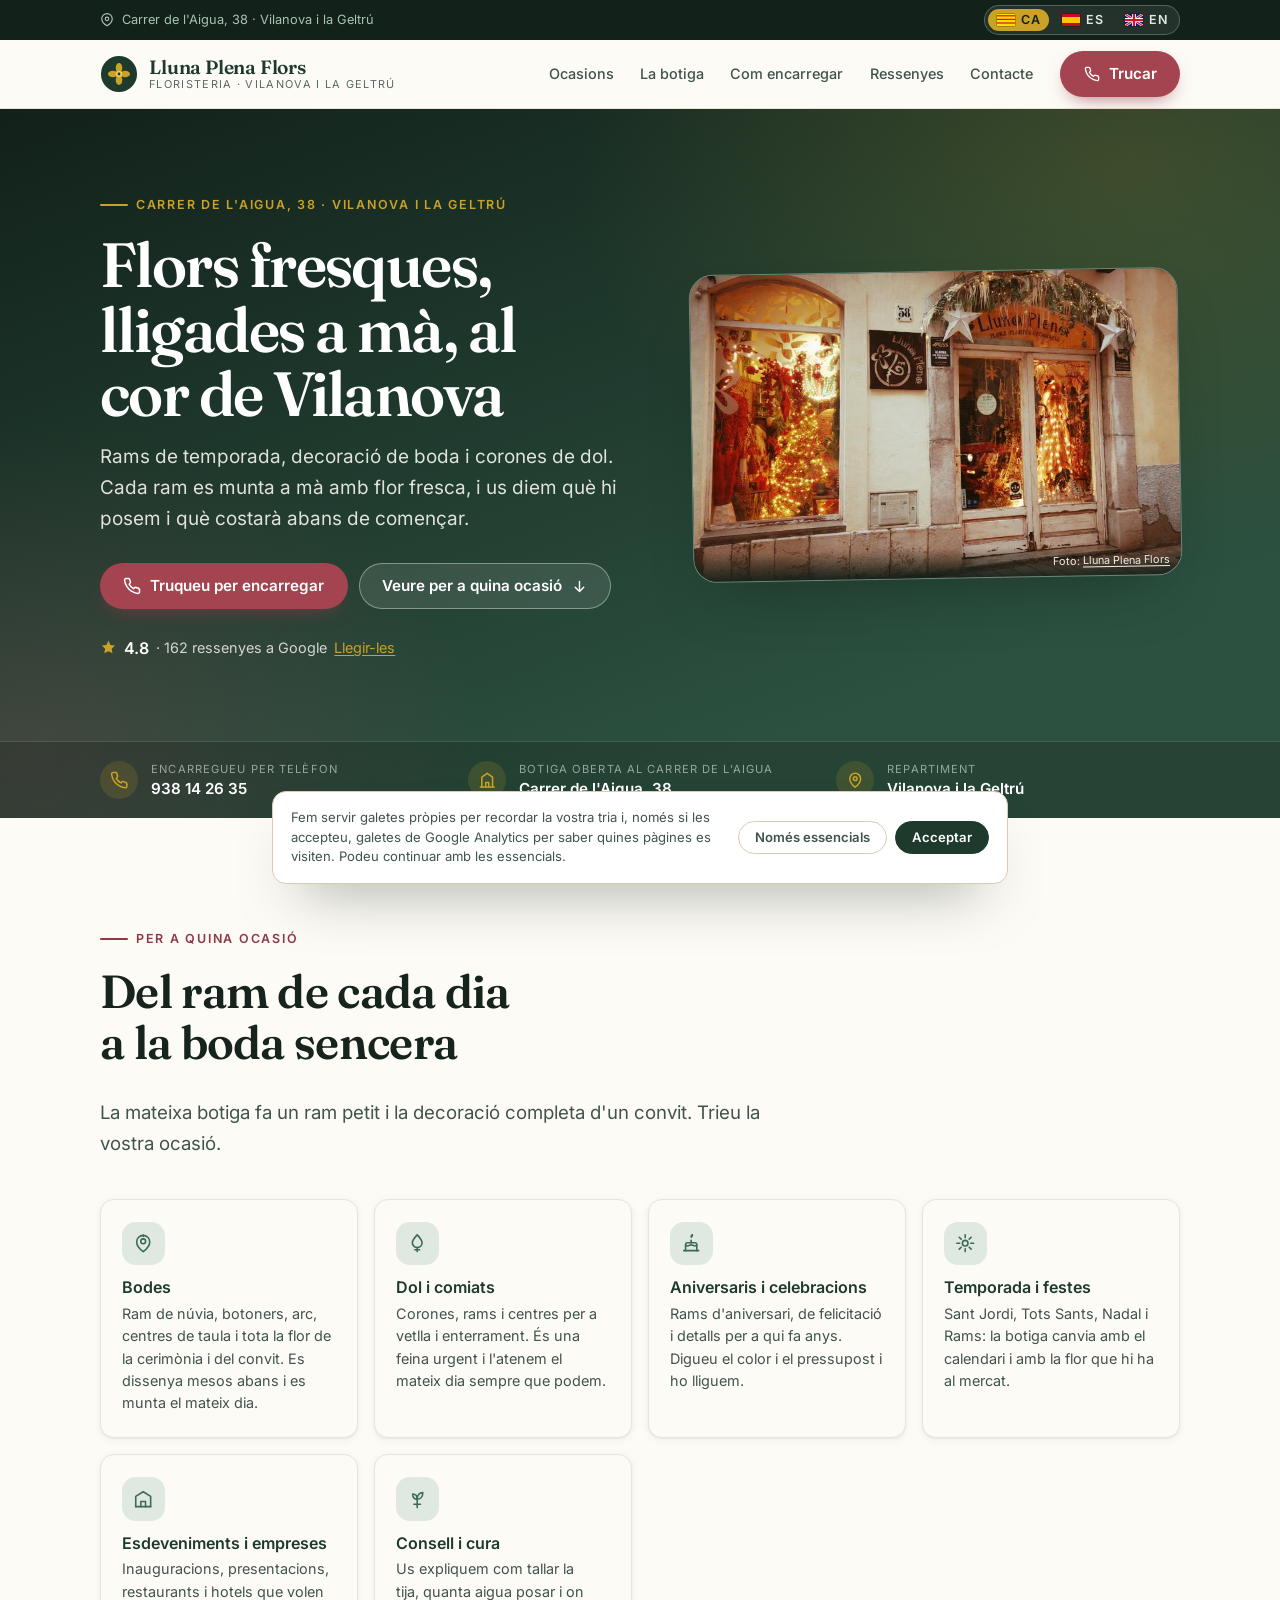
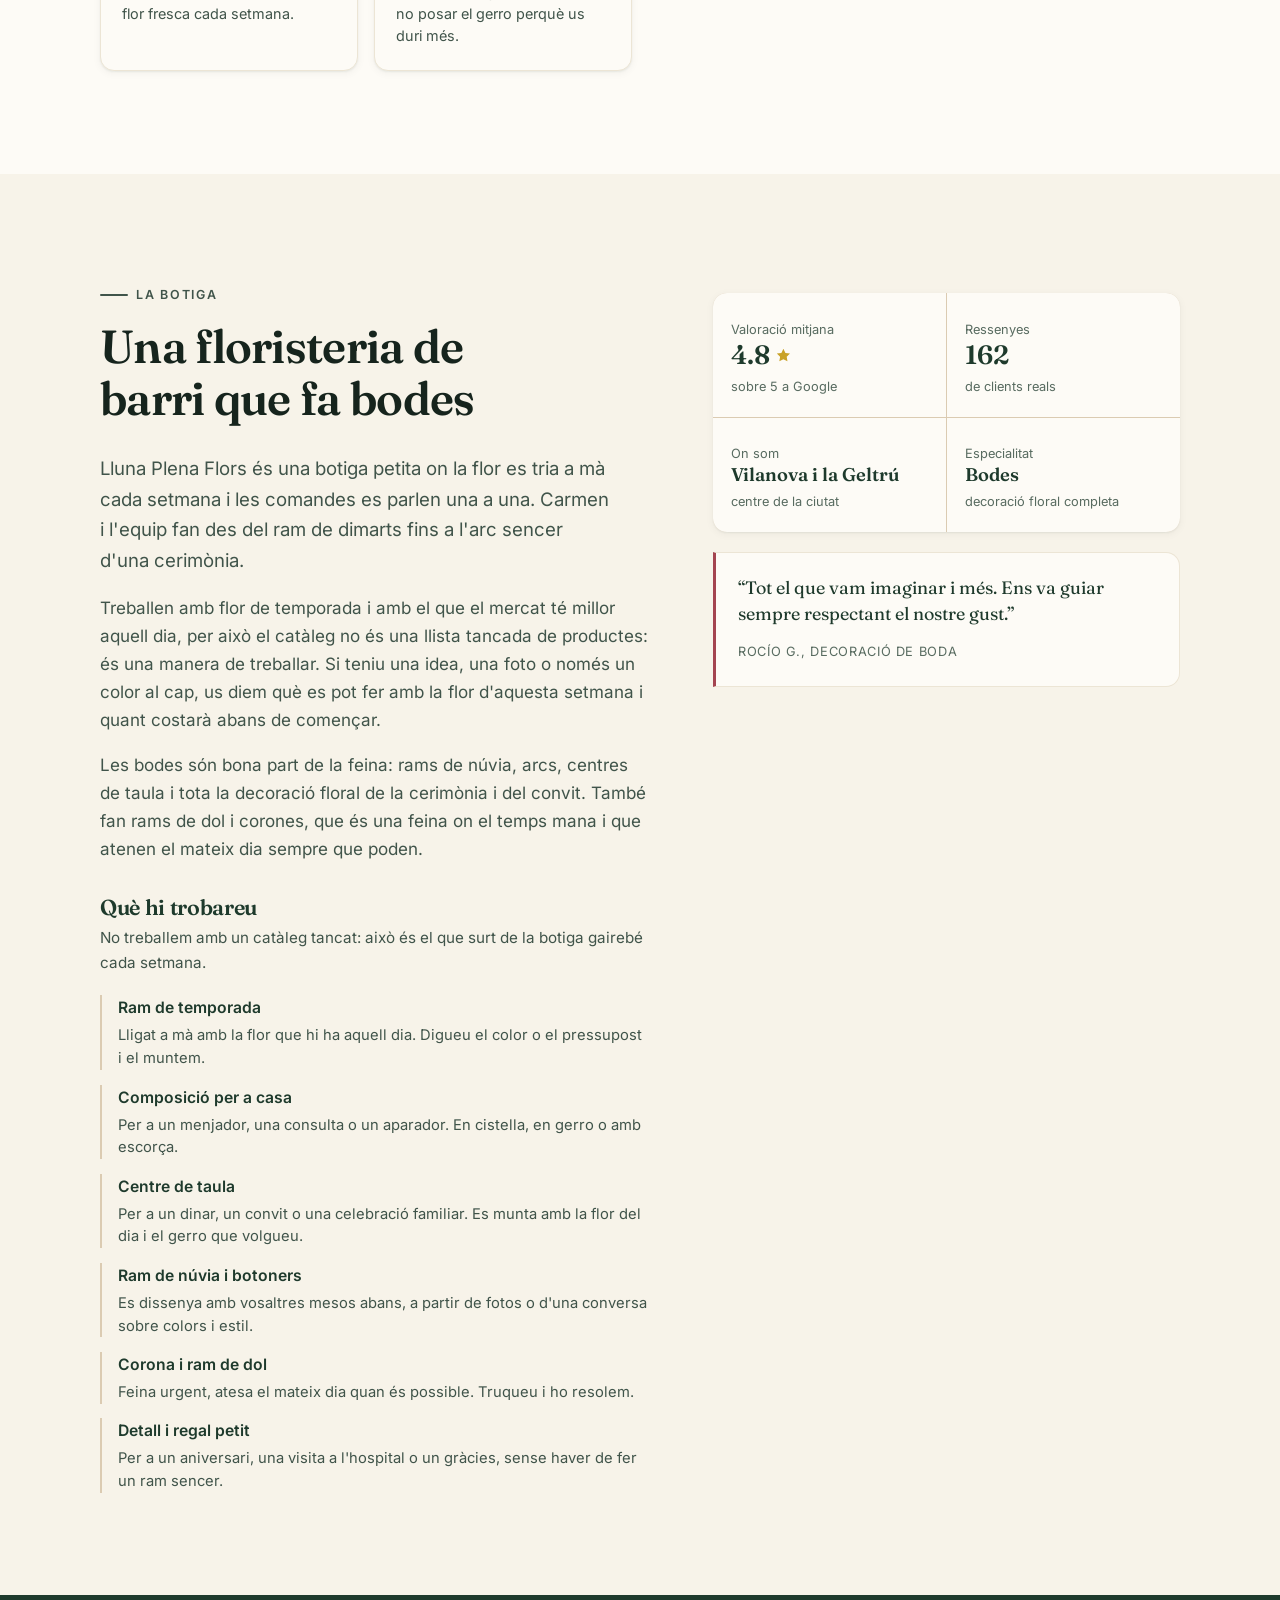
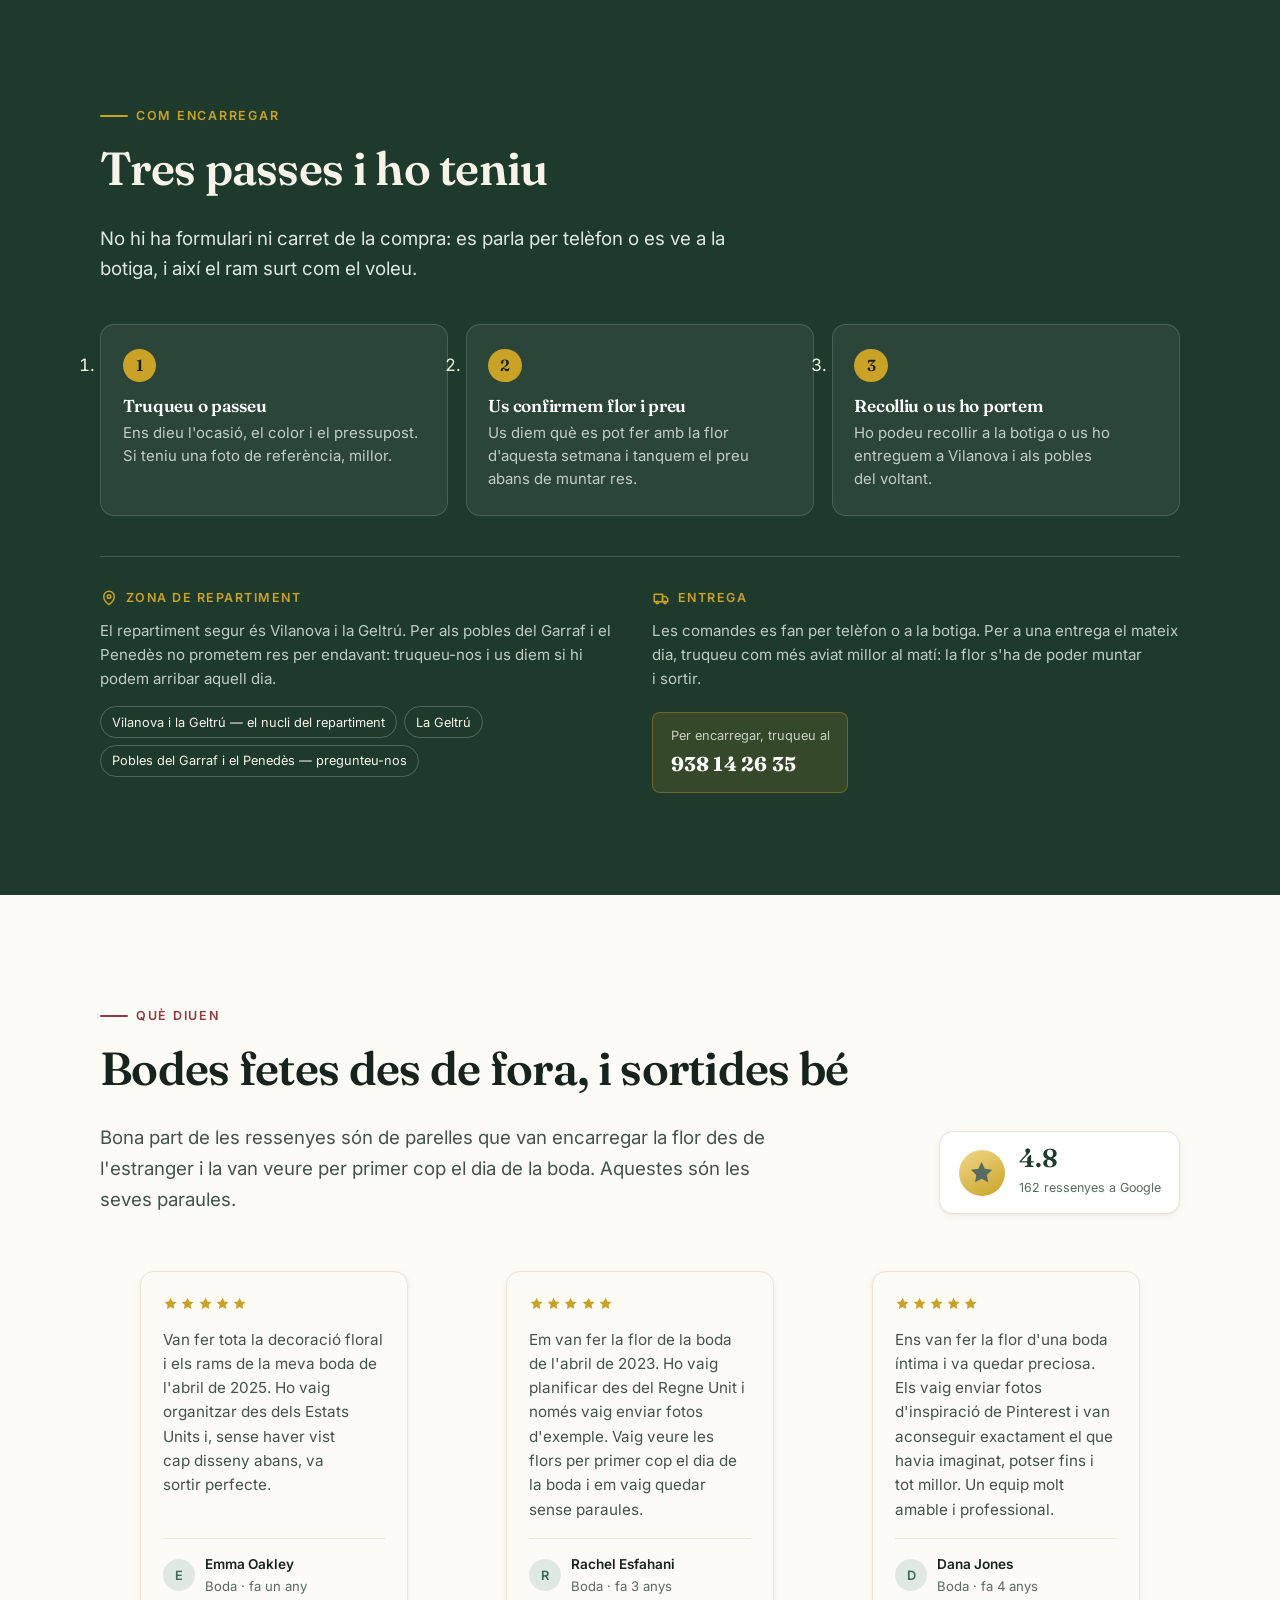
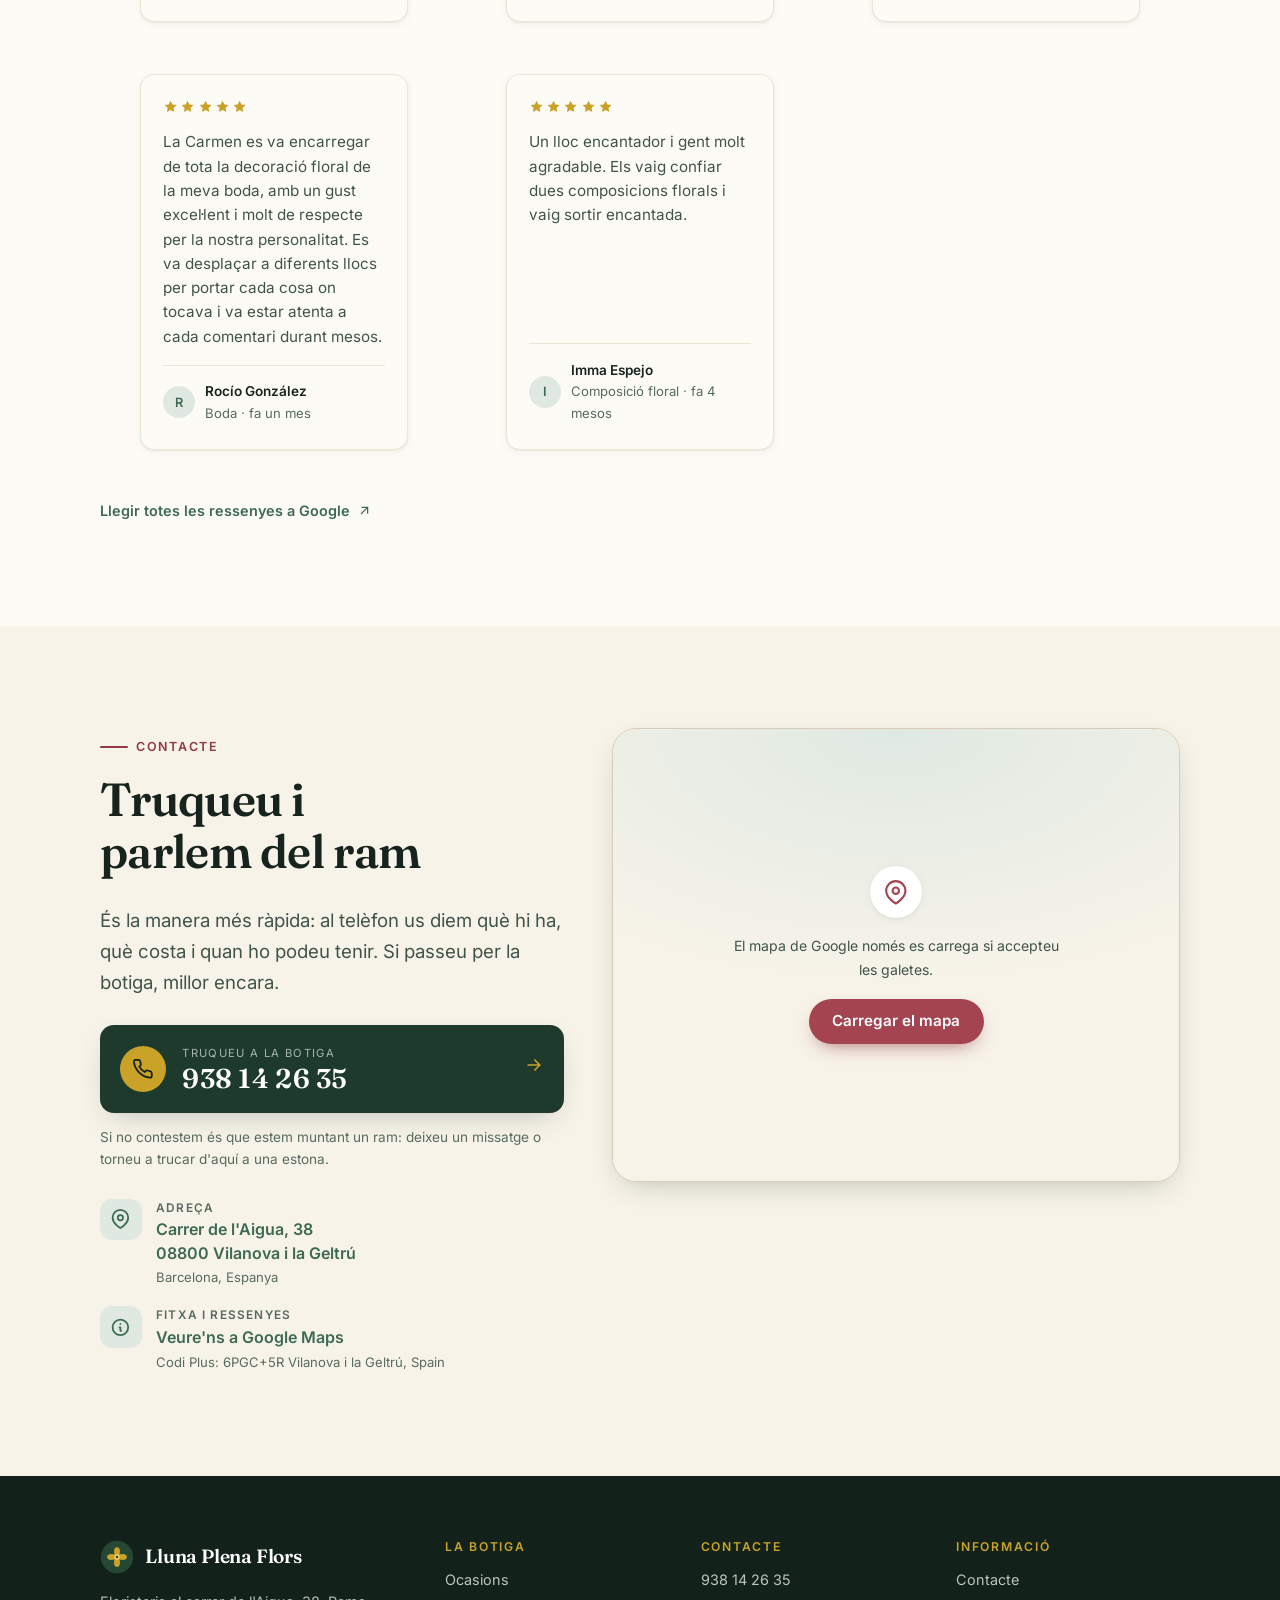
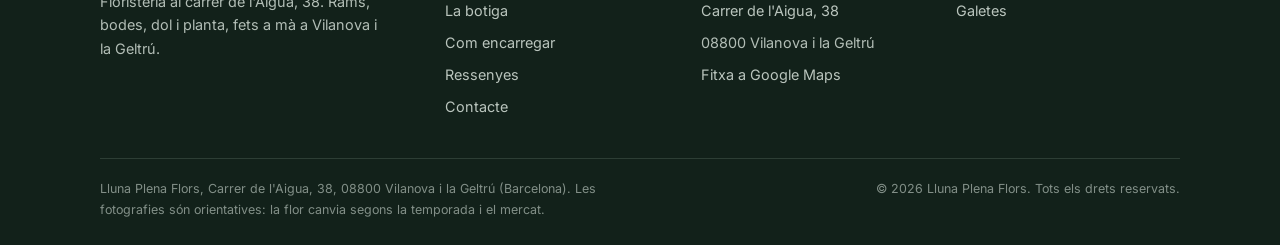
==== index.html @ e58f956d "Trilingual site for llunaplenaflors" ====
<!DOCTYPE html>
<html lang="ca" dir="ltr">
<head>
<meta charset="utf-8">
<meta name="viewport" content="width=device-width, initial-scale=1">
<title>Lluna Plena Flors · Floristeria a Vilanova i la Geltrú</title>
<meta name="description" content="Floristeria al carrer de l&#39;Aigua, 38, Vilanova i la Geltrú. Rams de temporada, decoració floral de boda, corones de dol i entrega a domicili. Truqueu al 938 14 26 35.">
<meta name="author" content="Lluna Plena Flors">
<meta name="theme-color" content="#12211a">
<meta name="robots" content="index, follow">
<link rel="canonical" href="https://llunaplenaflors.vilanovailageltru.info/">

<meta property="og:type" content="website">
<meta property="og:site_name" content="Lluna Plena Flors">
<meta property="og:title" content="Lluna Plena Flors · Floristeria a Vilanova i la Geltrú">
<meta property="og:description" content="Floristeria al carrer de l&#39;Aigua, 38, Vilanova i la Geltrú. Rams de temporada, decoració floral de boda, corones de dol i entrega a domicili. Truqueu al 938 14 26 35.">
<meta property="og:locale" content="ca_ES">
<meta property="og:url" content="https://llunaplenaflors.vilanovailageltru.info/">
<meta property="og:image" content="https://llunaplenaflors.vilanovailageltru.info/assets/img/og-image.jpg">
<meta property="og:image:width" content="1200">
<meta property="og:image:height" content="630">
<meta property="og:image:alt" content="Flors de temporada i rams fets a mà a la floristeria Lluna Plena Flors de Vilanova i la Geltrú">
<meta name="twitter:card" content="summary_large_image">
<meta name="twitter:title" content="Lluna Plena Flors · Floristeria a Vilanova i la Geltrú">
<meta name="twitter:description" content="Floristeria al carrer de l&#39;Aigua, 38, Vilanova i la Geltrú. Rams de temporada, decoració floral de boda, corones de dol i entrega a domicili. Truqueu al 938 14 26 35.">
<meta name="twitter:image" content="https://llunaplenaflors.vilanovailageltru.info/assets/img/og-image.jpg">


<link rel="alternate" hreflang="ca-ES" href="https://llunaplenaflors.vilanovailageltru.info/">

<link rel="alternate" hreflang="es-ES" href="https://llunaplenaflors.vilanovailageltru.info/es/">

<link rel="alternate" hreflang="en-GB" href="https://llunaplenaflors.vilanovailageltru.info/en/">

<link rel="alternate" hreflang="x-default" href="https://llunaplenaflors.vilanovailageltru.info/">


<link rel="icon" href="./assets/img/favicon.svg" type="image/svg+xml">
<link rel="apple-touch-icon" href="./assets/img/apple-touch-icon.png">
<link rel="manifest" href="./site.webmanifest">
<link rel="preload" href="./assets/fonts/fraunces-latin.woff2" as="font" type="font/woff2" crossorigin>
<link rel="preload" href="./assets/fonts/inter-latin.woff2" as="font" type="font/woff2" crossorigin>
<link rel="stylesheet" href="./assets/css/styles.css">
<script>
  /* Google Analytics 4 with consent mode. Goes in <head> of every generated page,
     before any other script. Nothing is fetched from Google until the visitor
     accepts, and storage stays denied by default even if the tag loads elsewhere. */
  (function () {
    var ID = 'G-71LT2Q093H';
    var KEY = 'cookie-consent-v1';
    var accepted = false;
    try { accepted = localStorage.getItem(KEY) === 'accepted'; } catch (e) {}

    window.dataLayer = window.dataLayer || [];
    window.gtag = function () { window.dataLayer.push(arguments); };
    gtag('js', new Date());

    gtag('consent', 'default', {
      ad_storage: 'denied',
      ad_user_data: 'denied',
      ad_personalization: 'denied',
      analytics_storage: 'denied'
    });

    function load() {
      if (window.__gaLoaded) return;
      window.__gaLoaded = true;
      var s = document.createElement('script');
      s.async = true;
      s.src = 'https://www.googletagmanager.com/gtag/js?id=' + ID;
      document.head.appendChild(s);
      gtag('config', ID);
    }

    function grant() {
      load();
      gtag('consent', 'update', {
        ad_storage: 'granted',
        ad_user_data: 'granted',
        ad_personalization: 'granted',
        analytics_storage: 'granted'
      });
    }

    /* The cookie banner calls this from BOTH buttons; nothing touches Google before it runs. */
    window.__analyticsConsent = function (isAccepted) {
      try { localStorage.setItem(KEY, isAccepted ? 'accepted' : 'essential'); } catch (e) {}
      if (isAccepted) grant();
    };

    if (accepted) grant();
  })();
</script>
<script type="application/ld+json">
{
  "@context": "https://schema.org",
  "@type": "Florist",
  "@id": "https://llunaplenaflors.vilanovailageltru.info/#business",
  "name": "Lluna Plena Flors",
  "url": "https://llunaplenaflors.vilanovailageltru.info",
  "image": "https://llunaplenaflors.vilanovailageltru.info/assets/img/og-image.jpg",
  "telephone": "+34938142635",
  "address": {
    "@type": "PostalAddress",
    "streetAddress": "Carrer de l'Aigua, 38",
    "postalCode": "08800",
    "addressLocality": "Vilanova i la Geltrú",
    "addressRegion": "Barcelona",
    "addressCountry": "ES"
  },
  "geo": {
    "@type": "GeoCoordinates",
    "latitude": 41.2254394,
    "longitude": 1.7220513
  },
  "hasMap": "https://maps.google.com/?cid=5836549280904617496&g_mp=Cilnb29nbGUubWFwcy5wbGFjZXMudjEuUGxhY2VzLlNlYXJjaE5lYXJieRACGAQgAA",
  "inLanguage": "ca",
  "aggregateRating": {
    "@type": "AggregateRating",
    "ratingValue": 4.8,
    "reviewCount": 162,
    "bestRating": 5,
    "worstRating": 1
  }
}
</script>
</head>
<body>
<a class="skip-link" href="#main">Vés al contingut</a>

<div class="topbar">
  <div class="wrap topbar__inner">
    <p class="topbar__note">
      <svg viewBox="0 0 24 24" width="14" height="14" fill="none" stroke="currentColor" stroke-width="2" stroke-linecap="round" stroke-linejoin="round" aria-hidden="true"><path d="M21 10c0 7-9 12-9 12S3 17 3 10a9 9 0 0 1 18 0Z"/><circle cx="12" cy="10" r="3"/></svg>
      Carrer de l&#39;Aigua, 38 · Vilanova i la Geltrú
    </p>
    <nav class="langs" aria-label="Canvi d&#39;idioma">
      
      <a class="langs__link" href="./" hreflang="ca" lang="ca" aria-current="true">
        <span class="langs__flag" aria-hidden="true"><svg viewBox="0 0 24 16"><rect width="24" height="16" fill="#fcdd09"/><g fill="#da121a"><rect y="1.6" width="24" height="1.6"/><rect y="6.4" width="24" height="1.6"/><rect y="11.2" width="24" height="1.6"/></g></svg></span>
        <span class="langs__code">ca</span>
        <span class="sr-only">Català</span>
      </a>
      
      <a class="langs__link" href="./es/" hreflang="es" lang="es">
        <span class="langs__flag" aria-hidden="true"><svg viewBox="0 0 24 16"><rect width="24" height="16" fill="#c60b1e"/><rect y="4" width="24" height="8" fill="#ffc400"/></svg></span>
        <span class="langs__code">es</span>
        <span class="sr-only">Español</span>
      </a>
      
      <a class="langs__link" href="./en/" hreflang="en" lang="en">
        <span class="langs__flag" aria-hidden="true"><svg viewBox="0 0 24 16"><rect width="24" height="16" fill="#00247d"/><path d="M0 0 24 16M24 0 0 16" stroke="#fff" stroke-width="3.2"/><path d="M0 0 24 16M24 0 0 16" stroke="#cf142b" stroke-width="1.6"/><path d="M12 0v16M0 8h24" stroke="#fff" stroke-width="5.2"/><path d="M12 0v16M0 8h24" stroke="#cf142b" stroke-width="3"/></svg></span>
        <span class="langs__code">en</span>
        <span class="sr-only">English</span>
      </a>
      
    </nav>
  </div>
</div>

<header class="header">
  <div class="wrap header__inner">
    <a class="brand" href="./" aria-label="Lluna Plena Flors — Vilanova i la Geltrú">
      <svg class="brand__mark" viewBox="0 0 40 40" width="38" height="38" aria-hidden="true">
        <circle cx="20" cy="20" r="19" fill="#1e3a2c"/>
        <g fill="#c9a227">
          <ellipse cx="20" cy="13.6" rx="3.5" ry="5.2"/>
          <ellipse cx="20" cy="26.4" rx="3.5" ry="5.2"/>
          <ellipse cx="13.6" cy="20" rx="5.2" ry="3.5"/>
          <ellipse cx="26.4" cy="20" rx="5.2" ry="3.5"/>
        </g>
        <circle cx="20" cy="20" r="3.4" fill="#f4c95d"/>
        <circle cx="20" cy="20" r="1.5" fill="#1e3a2c"/>
      </svg>
      <span class="brand__text">
        <span class="brand__name">Lluna Plena Flors</span>
        <span class="brand__sub">Floristeria · Vilanova i la Geltrú</span>
      </span>
    </a>
    <nav class="nav" id="site-nav" data-open="false" aria-label="Navegació principal">
      <ul class="nav__list">
        <li><a class="nav__link" href="#ocasions">Ocasions</a></li>
        <li><a class="nav__link" href="#botiga">La botiga</a></li>
        <li><a class="nav__link" href="#comanda">Com encarregar</a></li>
        <li><a class="nav__link" href="#ressenyes">Ressenyes</a></li>
        <li><a class="nav__link" href="#contacte">Contacte</a></li>
      </ul>
    </nav>
    <a class="btn btn--primary header__cta" href="tel:+34938142635">
      <svg viewBox="0 0 24 24" width="16" height="16" fill="none" stroke="currentColor" stroke-width="2" stroke-linecap="round" stroke-linejoin="round" aria-hidden="true"><path d="M22 16.9v3a2 2 0 0 1-2.2 2 19.8 19.8 0 0 1-8.6-3.1 19.5 19.5 0 0 1-6-6A19.8 19.8 0 0 1 2.1 4.2 2 2 0 0 1 4.1 2h3a2 2 0 0 1 2 1.7c.1.9.4 1.8.7 2.6a2 2 0 0 1-.5 2.1L8.1 9.6a16 16 0 0 0 6 6l1.2-1.2a2 2 0 0 1 2.1-.5c.8.3 1.7.6 2.6.7a2 2 0 0 1 1.7 2.1Z"/></svg>
      Trucar
    </a>
    <button class="nav-toggle" type="button" aria-expanded="false" aria-controls="site-nav" aria-label="Obrir o tancar el menú">
      <svg viewBox="0 0 24 24" width="22" height="22" fill="none" stroke="currentColor" stroke-width="2" stroke-linecap="round" aria-hidden="true"><path d="M4 7h16M4 12h16M4 17h16"/></svg>
    </button>
  </div>
</header>

<main id="main">

  <!-- HERO — product-led: the flowers take the space, the phone number takes the action -->
  <section class="hero" aria-labelledby="hero-title">
    <div class="wrap hero__inner">
      <div class="hero__copy">
        <p class="eyebrow hero__eyebrow">Carrer de l&#39;Aigua, 38 · Vilanova i la Geltrú</p>
        <h1 class="hero__title" id="hero-title">Flors fresques, lligades a mà, al cor de Vilanova</h1>
        <p class="hero__subtitle">Rams de temporada, decoració de boda i corones de dol. Cada ram es munta a mà amb flor fresca, i us diem què hi posem i què costarà abans de començar.</p>
        <div class="hero__actions">
          <a class="btn btn--primary" href="tel:+34938142635">
            <svg viewBox="0 0 24 24" width="18" height="18" fill="none" stroke="currentColor" stroke-width="2" stroke-linecap="round" stroke-linejoin="round" aria-hidden="true"><path d="M22 16.9v3a2 2 0 0 1-2.2 2 19.8 19.8 0 0 1-8.6-3.1 19.5 19.5 0 0 1-6-6A19.8 19.8 0 0 1 2.1 4.2 2 2 0 0 1 4.1 2h3a2 2 0 0 1 2 1.7c.1.9.4 1.8.7 2.6a2 2 0 0 1-.5 2.1L8.1 9.6a16 16 0 0 0 6 6l1.2-1.2a2 2 0 0 1 2.1-.5c.8.3 1.7.6 2.6.7a2 2 0 0 1 1.7 2.1Z"/></svg>
            Truqueu per encarregar
          </a>
          <a class="btn btn--light" href="#ocasions">
            Veure per a quina ocasió
            <svg viewBox="0 0 24 24" width="17" height="17" fill="none" stroke="currentColor" stroke-width="2" stroke-linecap="round" stroke-linejoin="round" aria-hidden="true"><path d="M12 5v14M6 13l6 6 6-6"/></svg>
          </a>
        </div>
        
        <p class="hero__proof">
          <span class="hero__proofStar" aria-hidden="true">
            <svg viewBox="0 0 24 24" fill="currentColor"><path d="M12 2.6l2.9 5.9 6.5.95-4.7 4.6 1.1 6.45L12 17.4l-5.8 3.1 1.1-6.45-4.7-4.6 6.5-.95L12 2.6Z"/></svg>
          </span>
          <b>4.8</b>
          <span>· 162 ressenyes a Google</span>
          <a href="https://www.google.com/maps/place//data=!4m4!3m3!1s0x12a386fdab1f8829:0x50ff96a5ca619e18!9m1!1b1?g_mp=Cilnb29nbGUubWFwcy5wbGFjZXMudjEuUGxhY2VzLlNlYXJjaE5lYXJieRACGAQgAA" target="_blank" rel="noopener">Llegir-les</a>
        </p>
        
      </div>

      <div class="hero__aside">
        
        <figure class="hero__photo">
          <img src="./assets/img/hero-photo.jpg" alt="Aparador de Lluna Plena Flors amb rams i composicions de flor natural" width="788" height="549" fetchpriority="high" decoding="async">
          
          <figcaption data-photo-credit>
            Foto:
            <a href="https://maps.google.com/maps/contrib/111489482927091731445" target="_blank" rel="noopener nofollow">Lluna Plena Flors</a>
          </figcaption>
          
        </figure>
        
      </div>
    </div>

    <div class="orderstrip">
      <div class="wrap orderstrip__inner">
        <div class="orderstrip__item">
          <span class="orderstrip__icon" aria-hidden="true">
            <svg viewBox="0 0 24 24" fill="none" stroke="currentColor" stroke-width="2" stroke-linecap="round" stroke-linejoin="round"><path d="M22 16.9v3a2 2 0 0 1-2.2 2 19.8 19.8 0 0 1-8.6-3.1 19.5 19.5 0 0 1-6-6A19.8 19.8 0 0 1 2.1 4.2 2 2 0 0 1 4.1 2h3a2 2 0 0 1 2 1.7c.1.9.4 1.8.7 2.6a2 2 0 0 1-.5 2.1L8.1 9.6a16 16 0 0 0 6 6l1.2-1.2a2 2 0 0 1 2.1-.5c.8.3 1.7.6 2.6.7a2 2 0 0 1 1.7 2.1Z"/></svg>
          </span>
          <div>
            <span class="orderstrip__label">Encarregueu per telèfon</span>
            <a class="orderstrip__value" href="tel:+34938142635">938 14 26 35</a>
          </div>
        </div>
        <div class="orderstrip__item">
          <span class="orderstrip__icon" aria-hidden="true">
            <svg viewBox="0 0 24 24" fill="none" stroke="currentColor" stroke-width="2" stroke-linecap="round" stroke-linejoin="round"><path d="M3 21h18"/><path d="M5 21V8l7-5 7 5v13"/><path d="M10 21v-6h4v6"/></svg>
          </span>
          <div>
            <span class="orderstrip__label">Botiga oberta al carrer de l&#39;Aigua</span>
            <a class="orderstrip__value" href="https://maps.google.com/?cid=5836549280904617496&amp;g_mp=Cilnb29nbGUubWFwcy5wbGFjZXMudjEuUGxhY2VzLlNlYXJjaE5lYXJieRACGAQgAA" target="_blank" rel="noopener">Carrer de l&#39;Aigua, 38</a>
          </div>
        </div>
        <div class="orderstrip__item">
          <span class="orderstrip__icon" aria-hidden="true">
            <svg viewBox="0 0 24 24" fill="none" stroke="currentColor" stroke-width="2" stroke-linecap="round" stroke-linejoin="round"><path d="M12 21s7-5.2 7-11a7 7 0 1 0-14 0c0 5.8 7 11 7 11Z"/><circle cx="12" cy="10" r="2.4"/></svg>
          </span>
          <div>
            <span class="orderstrip__label">Repartiment</span>
            <span class="orderstrip__value">Vilanova i la Geltrú</span>
          </div>
        </div>
      </div>
    </div>
  </section>

  <!-- OCCASIONS — the first question a florist customer has is "can you do this for…" -->
  <section class="section" id="ocasions" aria-labelledby="ocasions-title">
    <div class="wrap">
      <div class="section__head reveal">
        <p class="eyebrow">Per a quina ocasió</p>
        <h2 class="h2" id="ocasions-title">Del ram de cada dia a la boda sencera</h2>
        <p class="lead">La mateixa botiga fa un ram petit i la decoració completa d&#39;un convit. Trieu la vostra ocasió.</p>
      </div>
      <ul class="cards">
        
        <li class="card reveal">
          <span class="card__icon" aria-hidden="true"><svg viewBox="0 0 24 24" fill="none" stroke="currentColor" stroke-width="1.7" stroke-linecap="round" stroke-linejoin="round" aria-hidden="true"><path d="M12 21s7-5.2 7-10.4A7 7 0 0 0 5 10.6C5 15.8 12 21 12 21Z"/><circle cx="12" cy="10" r="2.6"/><path d="M12 3.2v1.6"/></svg></span>
          <h3>Bodes</h3>
          <p>Ram de núvia, botoners, arc, centres de taula i tota la flor de la cerimònia i del convit. Es dissenya mesos abans i es munta el mateix dia.</p>
        </li>
        
        <li class="card reveal">
          <span class="card__icon" aria-hidden="true"><svg viewBox="0 0 24 24" fill="none" stroke="currentColor" stroke-width="1.7" stroke-linecap="round" stroke-linejoin="round" aria-hidden="true"><path d="M12 3c3 3.4 5.2 5.6 5.2 8.4A5.2 5.2 0 0 1 12 16.6a5.2 5.2 0 0 1-5.2-5.2C6.8 8.6 9 6.4 12 3Z"/><path d="M12 16.6V21"/><path d="M9.4 19h5.2"/></svg></span>
          <h3>Dol i comiats</h3>
          <p>Corones, rams i centres per a vetlla i enterrament. És una feina urgent i l&#39;atenem el mateix dia sempre que podem.</p>
        </li>
        
        <li class="card reveal">
          <span class="card__icon" aria-hidden="true"><svg viewBox="0 0 24 24" fill="none" stroke="currentColor" stroke-width="1.7" stroke-linecap="round" stroke-linejoin="round" aria-hidden="true"><path d="M4 20h16"/><path d="M6 20v-6.4a2 2 0 0 1 2-2h8a2 2 0 0 1 2 2V20"/><path d="M12 11.6V8.8"/><path d="M12 5.6c1.2-1 1.6-2 1.2-2.8-.7.3-1.5 1-1.2 2.8Z"/><path d="M6 14.4c1.6 1 2.4 1 4 0s2.4-1 4 0 2.4 1 4 0"/></svg></span>
          <h3>Aniversaris i celebracions</h3>
          <p>Rams d&#39;aniversari, de felicitació i detalls per a qui fa anys. Digueu el color i el pressupost i ho lliguem.</p>
        </li>
        
        <li class="card reveal">
          <span class="card__icon" aria-hidden="true"><svg viewBox="0 0 24 24" fill="none" stroke="currentColor" stroke-width="1.7" stroke-linecap="round" stroke-linejoin="round" aria-hidden="true"><circle cx="12" cy="12" r="3"/><path d="M12 3v3M12 18v3M3 12h3M18 12h3M5.6 5.6l2.1 2.1M16.3 16.3l2.1 2.1M18.4 5.6l-2.1 2.1M7.7 16.3l-2.1 2.1"/></svg></span>
          <h3>Temporada i festes</h3>
          <p>Sant Jordi, Tots Sants, Nadal i Rams: la botiga canvia amb el calendari i amb la flor que hi ha al mercat.</p>
        </li>
        
        <li class="card reveal">
          <span class="card__icon" aria-hidden="true"><svg viewBox="0 0 24 24" fill="none" stroke="currentColor" stroke-width="1.7" stroke-linecap="round" stroke-linejoin="round" aria-hidden="true"><path d="M4 20V9l8-5 8 5v11"/><path d="M4 20h16"/><path d="M9.5 20v-5.5h5V20"/></svg></span>
          <h3>Esdeveniments i empreses</h3>
          <p>Inauguracions, presentacions, restaurants i hotels que volen flor fresca cada setmana.</p>
        </li>
        
        <li class="card reveal">
          <span class="card__icon" aria-hidden="true"><svg viewBox="0 0 24 24" fill="none" stroke="currentColor" stroke-width="1.7" stroke-linecap="round" stroke-linejoin="round" aria-hidden="true"><path d="M12 12c0-4.4 2.6-7 6-7 0 4.4-2.6 7-6 7Z"/><path d="M12 12c0-3.4-2-5.6-4.8-5.6C7.2 9.8 9.2 12 12 12Z"/><path d="M12 12v9"/><path d="M8.5 17.5h7"/></svg></span>
          <h3>Consell i cura</h3>
          <p>Us expliquem com tallar la tija, quanta aigua posar i on no posar el gerro perquè us duri més.</p>
        </li>
        
      </ul>
    </div>
  </section>

  <!-- THE SHOP — what is actually on the counter, plus who makes it -->
  <section class="section section--ivory" id="botiga" aria-labelledby="botiga-title">
    <div class="wrap">
      <div class="shop__grid">
        <div class="shop__copy reveal">
          <p class="eyebrow">La botiga</p>
          <h2 class="h2" id="botiga-title">Una floristeria de barri que fa bodes</h2>
          <p class="lead">Lluna Plena Flors és una botiga petita on la flor es tria a mà cada setmana i les comandes es parlen una a una. Carmen i l&#39;equip fan des del ram de dimarts fins a l&#39;arc sencer d&#39;una cerimònia.</p>
          <p>Treballen amb flor de temporada i amb el que el mercat té millor aquell dia, per això el catàleg no és una llista tancada de productes: és una manera de treballar. Si teniu una idea, una foto o només un color al cap, us diem què es pot fer amb la flor d&#39;aquesta setmana i quant costarà abans de començar.</p>
          <p>Les bodes són bona part de la feina: rams de núvia, arcs, centres de taula i tota la decoració floral de la cerimònia i del convit. També fan rams de dol i corones, que és una feina on el temps mana i que atenen el mateix dia sempre que poden.</p>

          <h3 class="shop__listTitle">Què hi trobareu</h3>
          <p class="shop__listLead">No treballem amb un catàleg tancat: això és el que surt de la botiga gairebé cada setmana.</p>
          <dl class="shoplist">
            
            <div class="shoplist__item">
              <dt>Ram de temporada</dt>
              <dd>Lligat a mà amb la flor que hi ha aquell dia. Digueu el color o el pressupost i el muntem.</dd>
            </div>
            
            <div class="shoplist__item">
              <dt>Composició per a casa</dt>
              <dd>Per a un menjador, una consulta o un aparador. En cistella, en gerro o amb escorça.</dd>
            </div>
            
            <div class="shoplist__item">
              <dt>Centre de taula</dt>
              <dd>Per a un dinar, un convit o una celebració familiar. Es munta amb la flor del dia i el gerro que volgueu.</dd>
            </div>
            
            <div class="shoplist__item">
              <dt>Ram de núvia i botoners</dt>
              <dd>Es dissenya amb vosaltres mesos abans, a partir de fotos o d&#39;una conversa sobre colors i estil.</dd>
            </div>
            
            <div class="shoplist__item">
              <dt>Corona i ram de dol</dt>
              <dd>Feina urgent, atesa el mateix dia quan és possible. Truqueu i ho resolem.</dd>
            </div>
            
            <div class="shoplist__item">
              <dt>Detall i regal petit</dt>
              <dd>Per a un aniversari, una visita a l&#39;hospital o un gràcies, sense haver de fer un ram sencer.</dd>
            </div>
            
          </dl>
        </div>
        <div class="reveal">
          <dl class="stats">
            <div class="stat">
              <dt class="stat__label">Valoració mitjana</dt>
              <dd class="stat__value">
                4.8
                <svg viewBox="0 0 24 24" fill="currentColor" aria-hidden="true"><path d="M12 2.6l2.9 5.9 6.5.95-4.7 4.6 1.1 6.45L12 17.4l-5.8 3.1 1.1-6.45-4.7-4.6 6.5-.95L12 2.6Z"/></svg>
              </dd>
              <p class="stat__label">sobre 5 a Google</p>
            </div>
            <div class="stat">
              <dt class="stat__label">Ressenyes</dt>
              <dd class="stat__value">162</dd>
              <p class="stat__label">de clients reals</p>
            </div>
            <div class="stat">
              <dt class="stat__label">On som</dt>
              <dd class="stat__value stat__value--text">Vilanova i la Geltrú</dd>
              <p class="stat__label">centre de la ciutat</p>
            </div>
            <div class="stat">
              <dt class="stat__label">Especialitat</dt>
              <dd class="stat__value stat__value--text">Bodes</dd>
              <p class="stat__label">decoració floral completa</p>
            </div>
          </dl>
          <blockquote class="shop__pull reveal">
            <p>“Tot el que vam imaginar i més. Ens va guiar sempre respectant el nostre gust.”</p>
            <cite>Rocío G., decoració de boda</cite>
          </blockquote>
        </div>
      </div>
    </div>
  </section>

  <!-- HOW TO ORDER — delivery and service area belong here, not only in the footer -->
  <section class="section section--forest" id="comanda" aria-labelledby="comanda-title">
    <div class="wrap">
      <div class="section__head reveal">
        <p class="eyebrow">Com encarregar</p>
        <h2 class="h2" id="comanda-title">Tres passes i ho teniu</h2>
        <p class="lead">No hi ha formulari ni carret de la compra: es parla per telèfon o es ve a la botiga, i així el ram surt com el voleu.</p>
      </div>
      <ol class="steps">
        <li class="step reveal">
          <span class="step__num" aria-hidden="true">1</span>
          <h3>Truqueu o passeu</h3>
          <p>Ens dieu l&#39;ocasió, el color i el pressupost. Si teniu una foto de referència, millor.</p>
        </li>
        <li class="step reveal">
          <span class="step__num" aria-hidden="true">2</span>
          <h3>Us confirmem flor i preu</h3>
          <p>Us diem què es pot fer amb la flor d&#39;aquesta setmana i tanquem el preu abans de muntar res.</p>
        </li>
        <li class="step reveal">
          <span class="step__num" aria-hidden="true">3</span>
          <h3>Recolliu o us ho portem</h3>
          <p>Ho podeu recollir a la botiga o us ho entreguem a Vilanova i als pobles del voltant.</p>
        </li>
      </ol>
      <div class="delivery reveal">
        <div class="delivery__col">
          <h3 class="delivery__title">
            <svg viewBox="0 0 24 24" width="18" height="18" fill="none" stroke="currentColor" stroke-width="2" stroke-linecap="round" stroke-linejoin="round" aria-hidden="true"><path d="M12 21s7-5.2 7-11a7 7 0 1 0-14 0c0 5.8 7 11 7 11Z"/><circle cx="12" cy="10" r="2.4"/></svg>
            Zona de repartiment
          </h3>
          <p>El repartiment segur és Vilanova i la Geltrú. Per als pobles del Garraf i el Penedès no prometem res per endavant: truqueu-nos i us diem si hi podem arribar aquell dia.</p>
          <ul class="delivery__places">
            <li>Vilanova i la Geltrú — el nucli del repartiment</li><li>La Geltrú</li><li>Pobles del Garraf i el Penedès — pregunteu-nos</li>
          </ul>
        </div>
        <div class="delivery__col">
          <h3 class="delivery__title">
            <svg viewBox="0 0 24 24" width="18" height="18" fill="none" stroke="currentColor" stroke-width="2" stroke-linecap="round" stroke-linejoin="round" aria-hidden="true"><path d="M3 7h11v10H3z"/><path d="M14 10h4l3 3v4h-7z"/><circle cx="7" cy="18" r="1.6"/><circle cx="17.5" cy="18" r="1.6"/></svg>
            Entrega
          </h3>
          <p>Les comandes es fan per telèfon o a la botiga. Per a una entrega el mateix dia, truqueu com més aviat millor al matí: la flor s&#39;ha de poder muntar i sortir.</p>
          <a class="delivery__cta" href="tel:+34938142635">
            Per encarregar, truqueu al
            <strong>938 14 26 35</strong>
          </a>
        </div>
      </div>
    </div>
  </section>

  <!-- REVIEWS -->
  <section class="section" id="ressenyes" aria-labelledby="ressenyes-title">
    <div class="wrap">
      <div class="reviews__head reveal">
        <div>
          <p class="eyebrow">Què diuen</p>
          <h2 class="h2" id="ressenyes-title">Bodes fetes des de fora, i sortides bé</h2>
          <p class="lead">Bona part de les ressenyes són de parelles que van encarregar la flor des de l&#39;estranger i la van veure per primer cop el dia de la boda. Aquestes són les seves paraules.</p>
        </div>
        <div class="reviews__score">
          <span class="rating__star" aria-hidden="true">
            <svg viewBox="0 0 24 24" fill="currentColor"><path d="M12 2.6l2.9 5.9 6.5.95-4.7 4.6 1.1 6.45L12 17.4l-5.8 3.1 1.1-6.45-4.7-4.6 6.5-.95L12 2.6Z"/></svg>
          </span>
          <div>
            <b>4.8</b>
            <span>162 ressenyes a Google</span>
          </div>
        </div>
      </div>
      <div class="quotes">
        
        <figure class="quote reveal">
          <div class="quote__stars" aria-label="5 de 5 estrelles">
            <svg viewBox="0 0 24 24" fill="currentColor" aria-hidden="true"><path d="M12 2.6l2.9 5.9 6.5.95-4.7 4.6 1.1 6.45L12 17.4l-5.8 3.1 1.1-6.45-4.7-4.6 6.5-.95L12 2.6Z"/></svg><svg viewBox="0 0 24 24" fill="currentColor" aria-hidden="true"><path d="M12 2.6l2.9 5.9 6.5.95-4.7 4.6 1.1 6.45L12 17.4l-5.8 3.1 1.1-6.45-4.7-4.6 6.5-.95L12 2.6Z"/></svg><svg viewBox="0 0 24 24" fill="currentColor" aria-hidden="true"><path d="M12 2.6l2.9 5.9 6.5.95-4.7 4.6 1.1 6.45L12 17.4l-5.8 3.1 1.1-6.45-4.7-4.6 6.5-.95L12 2.6Z"/></svg><svg viewBox="0 0 24 24" fill="currentColor" aria-hidden="true"><path d="M12 2.6l2.9 5.9 6.5.95-4.7 4.6 1.1 6.45L12 17.4l-5.8 3.1 1.1-6.45-4.7-4.6 6.5-.95L12 2.6Z"/></svg><svg viewBox="0 0 24 24" fill="currentColor" aria-hidden="true"><path d="M12 2.6l2.9 5.9 6.5.95-4.7 4.6 1.1 6.45L12 17.4l-5.8 3.1 1.1-6.45-4.7-4.6 6.5-.95L12 2.6Z"/></svg>
          </div>
          <blockquote><p>Van fer tota la decoració floral i els rams de la meva boda de l&#39;abril de 2025. Ho vaig organitzar des dels Estats Units i, sense haver vist cap disseny abans, va sortir perfecte.</p></blockquote>
          <figcaption>
            <span class="quote__avatar" aria-hidden="true">E</span>
            <span>
              <strong>Emma Oakley</strong>
              Boda · fa un any
            </span>
          </figcaption>
        </figure>
        
        <figure class="quote reveal">
          <div class="quote__stars" aria-label="5 de 5 estrelles">
            <svg viewBox="0 0 24 24" fill="currentColor" aria-hidden="true"><path d="M12 2.6l2.9 5.9 6.5.95-4.7 4.6 1.1 6.45L12 17.4l-5.8 3.1 1.1-6.45-4.7-4.6 6.5-.95L12 2.6Z"/></svg><svg viewBox="0 0 24 24" fill="currentColor" aria-hidden="true"><path d="M12 2.6l2.9 5.9 6.5.95-4.7 4.6 1.1 6.45L12 17.4l-5.8 3.1 1.1-6.45-4.7-4.6 6.5-.95L12 2.6Z"/></svg><svg viewBox="0 0 24 24" fill="currentColor" aria-hidden="true"><path d="M12 2.6l2.9 5.9 6.5.95-4.7 4.6 1.1 6.45L12 17.4l-5.8 3.1 1.1-6.45-4.7-4.6 6.5-.95L12 2.6Z"/></svg><svg viewBox="0 0 24 24" fill="currentColor" aria-hidden="true"><path d="M12 2.6l2.9 5.9 6.5.95-4.7 4.6 1.1 6.45L12 17.4l-5.8 3.1 1.1-6.45-4.7-4.6 6.5-.95L12 2.6Z"/></svg><svg viewBox="0 0 24 24" fill="currentColor" aria-hidden="true"><path d="M12 2.6l2.9 5.9 6.5.95-4.7 4.6 1.1 6.45L12 17.4l-5.8 3.1 1.1-6.45-4.7-4.6 6.5-.95L12 2.6Z"/></svg>
          </div>
          <blockquote><p>Em van fer la flor de la boda de l&#39;abril de 2023. Ho vaig planificar des del Regne Unit i només vaig enviar fotos d&#39;exemple. Vaig veure les flors per primer cop el dia de la boda i em vaig quedar sense paraules.</p></blockquote>
          <figcaption>
            <span class="quote__avatar" aria-hidden="true">R</span>
            <span>
              <strong>Rachel Esfahani</strong>
              Boda · fa 3 anys
            </span>
          </figcaption>
        </figure>
        
        <figure class="quote reveal">
          <div class="quote__stars" aria-label="5 de 5 estrelles">
            <svg viewBox="0 0 24 24" fill="currentColor" aria-hidden="true"><path d="M12 2.6l2.9 5.9 6.5.95-4.7 4.6 1.1 6.45L12 17.4l-5.8 3.1 1.1-6.45-4.7-4.6 6.5-.95L12 2.6Z"/></svg><svg viewBox="0 0 24 24" fill="currentColor" aria-hidden="true"><path d="M12 2.6l2.9 5.9 6.5.95-4.7 4.6 1.1 6.45L12 17.4l-5.8 3.1 1.1-6.45-4.7-4.6 6.5-.95L12 2.6Z"/></svg><svg viewBox="0 0 24 24" fill="currentColor" aria-hidden="true"><path d="M12 2.6l2.9 5.9 6.5.95-4.7 4.6 1.1 6.45L12 17.4l-5.8 3.1 1.1-6.45-4.7-4.6 6.5-.95L12 2.6Z"/></svg><svg viewBox="0 0 24 24" fill="currentColor" aria-hidden="true"><path d="M12 2.6l2.9 5.9 6.5.95-4.7 4.6 1.1 6.45L12 17.4l-5.8 3.1 1.1-6.45-4.7-4.6 6.5-.95L12 2.6Z"/></svg><svg viewBox="0 0 24 24" fill="currentColor" aria-hidden="true"><path d="M12 2.6l2.9 5.9 6.5.95-4.7 4.6 1.1 6.45L12 17.4l-5.8 3.1 1.1-6.45-4.7-4.6 6.5-.95L12 2.6Z"/></svg>
          </div>
          <blockquote><p>Ens van fer la flor d&#39;una boda íntima i va quedar preciosa. Els vaig enviar fotos d&#39;inspiració de Pinterest i van aconseguir exactament el que havia imaginat, potser fins i tot millor. Un equip molt amable i professional.</p></blockquote>
          <figcaption>
            <span class="quote__avatar" aria-hidden="true">D</span>
            <span>
              <strong>Dana Jones</strong>
              Boda · fa 4 anys
            </span>
          </figcaption>
        </figure>
        
        <figure class="quote reveal">
          <div class="quote__stars" aria-label="5 de 5 estrelles">
            <svg viewBox="0 0 24 24" fill="currentColor" aria-hidden="true"><path d="M12 2.6l2.9 5.9 6.5.95-4.7 4.6 1.1 6.45L12 17.4l-5.8 3.1 1.1-6.45-4.7-4.6 6.5-.95L12 2.6Z"/></svg><svg viewBox="0 0 24 24" fill="currentColor" aria-hidden="true"><path d="M12 2.6l2.9 5.9 6.5.95-4.7 4.6 1.1 6.45L12 17.4l-5.8 3.1 1.1-6.45-4.7-4.6 6.5-.95L12 2.6Z"/></svg><svg viewBox="0 0 24 24" fill="currentColor" aria-hidden="true"><path d="M12 2.6l2.9 5.9 6.5.95-4.7 4.6 1.1 6.45L12 17.4l-5.8 3.1 1.1-6.45-4.7-4.6 6.5-.95L12 2.6Z"/></svg><svg viewBox="0 0 24 24" fill="currentColor" aria-hidden="true"><path d="M12 2.6l2.9 5.9 6.5.95-4.7 4.6 1.1 6.45L12 17.4l-5.8 3.1 1.1-6.45-4.7-4.6 6.5-.95L12 2.6Z"/></svg><svg viewBox="0 0 24 24" fill="currentColor" aria-hidden="true"><path d="M12 2.6l2.9 5.9 6.5.95-4.7 4.6 1.1 6.45L12 17.4l-5.8 3.1 1.1-6.45-4.7-4.6 6.5-.95L12 2.6Z"/></svg>
          </div>
          <blockquote><p>La Carmen es va encarregar de tota la decoració floral de la meva boda, amb un gust excel·lent i molt de respecte per la nostra personalitat. Es va desplaçar a diferents llocs per portar cada cosa on tocava i va estar atenta a cada comentari durant mesos.</p></blockquote>
          <figcaption>
            <span class="quote__avatar" aria-hidden="true">R</span>
            <span>
              <strong>Rocío González</strong>
              Boda · fa un mes
            </span>
          </figcaption>
        </figure>
        
        <figure class="quote reveal">
          <div class="quote__stars" aria-label="5 de 5 estrelles">
            <svg viewBox="0 0 24 24" fill="currentColor" aria-hidden="true"><path d="M12 2.6l2.9 5.9 6.5.95-4.7 4.6 1.1 6.45L12 17.4l-5.8 3.1 1.1-6.45-4.7-4.6 6.5-.95L12 2.6Z"/></svg><svg viewBox="0 0 24 24" fill="currentColor" aria-hidden="true"><path d="M12 2.6l2.9 5.9 6.5.95-4.7 4.6 1.1 6.45L12 17.4l-5.8 3.1 1.1-6.45-4.7-4.6 6.5-.95L12 2.6Z"/></svg><svg viewBox="0 0 24 24" fill="currentColor" aria-hidden="true"><path d="M12 2.6l2.9 5.9 6.5.95-4.7 4.6 1.1 6.45L12 17.4l-5.8 3.1 1.1-6.45-4.7-4.6 6.5-.95L12 2.6Z"/></svg><svg viewBox="0 0 24 24" fill="currentColor" aria-hidden="true"><path d="M12 2.6l2.9 5.9 6.5.95-4.7 4.6 1.1 6.45L12 17.4l-5.8 3.1 1.1-6.45-4.7-4.6 6.5-.95L12 2.6Z"/></svg><svg viewBox="0 0 24 24" fill="currentColor" aria-hidden="true"><path d="M12 2.6l2.9 5.9 6.5.95-4.7 4.6 1.1 6.45L12 17.4l-5.8 3.1 1.1-6.45-4.7-4.6 6.5-.95L12 2.6Z"/></svg>
          </div>
          <blockquote><p>Un lloc encantador i gent molt agradable. Els vaig confiar dues composicions florals i vaig sortir encantada.</p></blockquote>
          <figcaption>
            <span class="quote__avatar" aria-hidden="true">I</span>
            <span>
              <strong>Imma Espejo</strong>
              Composició floral · fa 4 mesos
            </span>
          </figcaption>
        </figure>
        
      </div>
      <a class="reviews__all" href="https://www.google.com/maps/place//data=!4m4!3m3!1s0x12a386fdab1f8829:0x50ff96a5ca619e18!9m1!1b1?g_mp=Cilnb29nbGUubWFwcy5wbGFjZXMudjEuUGxhY2VzLlNlYXJjaE5lYXJieRACGAQgAA" target="_blank" rel="noopener">
        Llegir totes les ressenyes a Google
        <svg viewBox="0 0 24 24" width="15" height="15" fill="none" stroke="currentColor" stroke-width="2" stroke-linecap="round" stroke-linejoin="round" aria-hidden="true"><path d="M7 17 17 7M8 7h9v9"/></svg>
      </a>
    </div>
  </section>

  <!-- CALL TO ORDER — the page must end with a phone number, not a form nobody answers -->
  <section class="section section--ivory" id="contacte" aria-labelledby="contacte-title">
    <div class="wrap">
      <div class="contact__grid">
        <div class="reveal">
          <p class="eyebrow">Contacte</p>
          <h2 class="h2" id="contacte-title">Truqueu i parlem del ram</h2>
          <p class="lead">És la manera més ràpida: al telèfon us diem què hi ha, què costa i quan ho podeu tenir. Si passeu per la botiga, millor encara.</p>

          <a class="callcard" href="tel:+34938142635">
            <span class="callcard__icon" aria-hidden="true">
              <svg viewBox="0 0 24 24" fill="none" stroke="currentColor" stroke-width="2" stroke-linecap="round" stroke-linejoin="round"><path d="M22 16.9v3a2 2 0 0 1-2.2 2 19.8 19.8 0 0 1-8.6-3.1 19.5 19.5 0 0 1-6-6A19.8 19.8 0 0 1 2.1 4.2 2 2 0 0 1 4.1 2h3a2 2 0 0 1 2 1.7c.1.9.4 1.8.7 2.6a2 2 0 0 1-.5 2.1L8.1 9.6a16 16 0 0 0 6 6l1.2-1.2a2 2 0 0 1 2.1-.5c.8.3 1.7.6 2.6.7a2 2 0 0 1 1.7 2.1Z"/></svg>
            </span>
            <span class="callcard__body">
              <span class="callcard__label">Truqueu a la botiga</span>
              <span class="callcard__number">938 14 26 35</span>
            </span>
            <span class="callcard__arrow" aria-hidden="true">
              <svg viewBox="0 0 24 24" width="20" height="20" fill="none" stroke="currentColor" stroke-width="2" stroke-linecap="round" stroke-linejoin="round"><path d="M5 12h14M13 6l6 6-6 6"/></svg>
            </span>
          </a>
          <p class="contact__note">Si no contestem és que estem muntant un ram: deixeu un missatge o torneu a trucar d&#39;aquí a una estona.</p>

          <div class="contact-list">
            <div class="contact-item">
              <span class="contact-item__icon" aria-hidden="true">
                <svg viewBox="0 0 24 24" fill="none" stroke="currentColor" stroke-width="2" stroke-linecap="round" stroke-linejoin="round"><path d="M21 10c0 7-9 12-9 12S3 17 3 10a9 9 0 0 1 18 0Z"/><circle cx="12" cy="10" r="3"/></svg>
              </span>
              <div>
                <div class="contact-item__label">Adreça</div>
                <div class="contact-item__value">
                  <a href="https://www.google.com/maps/dir/?api=1&amp;destination=41.2254394,1.7220513" target="_blank" rel="noopener">Carrer de l&#39;Aigua, 38<br>08800 Vilanova i la Geltrú</a>
                </div>
                <div class="contact-item__meta">Barcelona, Espanya</div>
              </div>
            </div>

            <div class="contact-item">
              <span class="contact-item__icon" aria-hidden="true">
                <svg viewBox="0 0 24 24" fill="none" stroke="currentColor" stroke-width="2" stroke-linecap="round" stroke-linejoin="round"><circle cx="12" cy="12" r="9"/><path d="M12 8h.01M11 12h1v4h1"/></svg>
              </span>
              <div>
                <div class="contact-item__label">Fitxa i ressenyes</div>
                <div class="contact-item__value"><a href="https://maps.google.com/?cid=5836549280904617496&amp;g_mp=Cilnb29nbGUubWFwcy5wbGFjZXMudjEuUGxhY2VzLlNlYXJjaE5lYXJieRACGAQgAA" target="_blank" rel="noopener nofollow">Veure&#39;ns a Google Maps</a></div>
                <div class="contact-item__meta">Codi Plus: 6PGC+5R Vilanova i la Geltrú, Spain</div>
              </div>
            </div>
          </div>
        </div>

        <div class="map-shell" id="map-shell" data-map-loaded="false">
          <div class="map-placeholder">
            <div class="map-placeholder__inner">
              <span class="map-placeholder__pin" aria-hidden="true">
                <svg viewBox="0 0 24 24" fill="none" stroke="currentColor" stroke-width="2" stroke-linecap="round" stroke-linejoin="round"><path d="M21 10c0 7-9 12-9 12S3 17 3 10a9 9 0 0 1 18 0Z"/><circle cx="12" cy="10" r="3"/></svg>
              </span>
              <p>El mapa de Google només es carrega si accepteu les galetes.</p>
              <button class="btn btn--primary" type="button" data-map-load>Carregar el mapa</button>
            </div>
          </div>
          <template id="map-template">
            <iframe title="Mapa amb la ubicació de Lluna Plena Flors" src="https://www.google.com/maps?q=41.2254394,1.7220513&amp;hl=ca&amp;z=16&amp;output=embed" width="600" height="480" loading="lazy" referrerpolicy="no-referrer-when-downgrade" allowfullscreen></iframe>
          </template>
        </div>
      </div>
    </div>
  </section>

</main>

<footer class="footer">
  <div class="wrap">
    <div class="footer__grid">
      <div>
        <a class="brand" href="./">
          <svg class="brand__mark" viewBox="0 0 40 40" width="34" height="34" aria-hidden="true">
            <circle cx="20" cy="20" r="19" fill="#254734"/>
            <g fill="#c9a227">
              <ellipse cx="20" cy="13.6" rx="3.5" ry="5.2"/>
              <ellipse cx="20" cy="26.4" rx="3.5" ry="5.2"/>
              <ellipse cx="13.6" cy="20" rx="5.2" ry="3.5"/>
              <ellipse cx="26.4" cy="20" rx="5.2" ry="3.5"/>
            </g>
            <circle cx="20" cy="20" r="3.4" fill="#f4c95d"/>
            <circle cx="20" cy="20" r="1.5" fill="#254734"/>
          </svg>
          <span class="brand__text"><span class="brand__name">Lluna Plena Flors</span></span>
        </a>
        <p>Floristeria al carrer de l&#39;Aigua, 38. Rams, bodes, dol i planta, fets a mà a Vilanova i la Geltrú.</p>
      </div>
      <div>
        <h2>La botiga</h2>
        <ul>
          <li><a href="#ocasions">Ocasions</a></li>
          <li><a href="#botiga">La botiga</a></li>
          <li><a href="#comanda">Com encarregar</a></li>
          <li><a href="#ressenyes">Ressenyes</a></li>
          <li><a href="#contacte">Contacte</a></li>
        </ul>
      </div>
      <div>
        <h2>Contacte</h2>
        <ul>
          <li><a href="tel:+34938142635">938 14 26 35</a></li>
          <li><a href="https://www.google.com/maps/dir/?api=1&amp;destination=41.2254394,1.7220513" target="_blank" rel="noopener">Carrer de l&#39;Aigua, 38</a></li>
          <li>08800 Vilanova i la Geltrú</li>
          <li><a href="https://maps.google.com/?cid=5836549280904617496&amp;g_mp=Cilnb29nbGUubWFwcy5wbGFjZXMudjEuUGxhY2VzLlNlYXJjaE5lYXJieRACGAQgAA" target="_blank" rel="noopener nofollow">Fitxa a Google Maps</a></li>
        </ul>
      </div>
      <div>
        <h2>Informació</h2>
        <ul>
          <li><a href="#contacte">Contacte</a></li>
          <li><a href="#" data-cookie-open>Galetes</a></li>
        </ul>
      </div>
    </div>
    <div class="footer__legal">
      <p>Lluna Plena Flors, Carrer de l&#39;Aigua, 38, 08800 Vilanova i la Geltrú (Barcelona). Les fotografies són orientatives: la flor canvia segons la temporada i el mercat.</p>
      <p>© <span id="year">2026</span> Lluna Plena Flors. Tots els drets reservats.</p>
    </div>
  </div>
</footer>

<div class="cookiebar" id="cookiebar" role="region" aria-label="Galetes" data-visible="false">
  <p>Fem servir galetes pròpies per recordar la vostra tria i, només si les accepteu, galetes de Google Analytics per saber quines pàgines es visiten. Podeu continuar amb les essencials.</p>
  <div class="cookiebar__actions">
    <button class="btn cookiebar__reject" type="button" data-cookie="essential">Només essencials</button>
    <button class="btn cookiebar__accept" type="button" data-cookie="accept">Acceptar</button>
  </div>
</div>

<script src="./assets/js/main.js" defer></script>
</body>
</html>
---- assets/css/styles.css ----
/* ==========================================================================
   Lluna Plena Flors — styles
   Palette: forest green, warm ivory, gold, a little dusty rose
   ========================================================================== */

@font-face {
  font-family: "Fraunces";
  font-style: normal;
  font-weight: 400 700;
  font-display: swap;
  src: url("../fonts/fraunces-latin.woff2") format("woff2");
  unicode-range: U+0000-00FF, U+0131, U+0152-0153, U+02BB-02BC, U+02C6, U+02DA,
    U+02DC, U+2000-206F, U+2074, U+20AC, U+2122, U+2191, U+2193, U+2212, U+2215,
    U+FEFF, U+FFFD;
}
@font-face {
  font-family: "Fraunces";
  font-style: normal;
  font-weight: 400 700;
  font-display: swap;
  src: url("../fonts/fraunces-latin-ext.woff2") format("woff2");
  unicode-range: U+0100-02BA, U+02BD-02C5, U+02C7-02CC, U+02CE-02D7, U+02DD-02FF,
    U+0304, U+0308, U+0329, U+1D00-1DBF, U+1E00-1E9F, U+1EF2-1EFF, U+2020,
    U+20A0-20AB, U+20AD-20C0, U+2113, U+2C60-2C7F, U+A720-A7FF;
}
@font-face {
  font-family: "Inter";
  font-style: normal;
  font-weight: 400 600;
  font-display: swap;
  src: url("../fonts/inter-latin.woff2") format("woff2");
  unicode-range: U+0000-00FF, U+0131, U+0152-0153, U+02BB-02BC, U+02C6, U+02DA,
    U+02DC, U+2000-206F, U+2074, U+20AC, U+2122, U+2191, U+2193, U+2212, U+2215,
    U+FEFF, U+FFFD;
}
@font-face {
  font-family: "Inter";
  font-style: normal;
  font-weight: 400 600;
  font-display: swap;
  src: url("../fonts/inter-latin-ext.woff2") format("woff2");
  unicode-range: U+0100-02BA, U+02BD-02C5, U+02C7-02CC, U+02CE-02D7, U+02DD-02FF,
    U+0304, U+0308, U+0329, U+1D00-1DBF, U+1E00-1E9F, U+1EF2-1EFF, U+2020,
    U+20A0-20AB, U+20AD-20C0, U+2113, U+2C60-2C7F, U+A720-A7FF;
}

:root {
  --forest-950: #12211a;
  --forest-900: #1e3a2c;
  --forest-800: #2c5140;
  --forest-700: #3c6a53;
  --forest-500: #6b9179;
  --forest-300: #a8c3b2;
  --forest-100: #dfe9e2;

  --ivory-50: #fdfbf6;
  --ivory-100: #f7f3e9;
  --ivory-200: #ece5d5;
  --ivory-300: #dbcbb2;

  --rose-600: #8f3944;
  --rose-500: #a44450;
  --rose-100: #fae8ea;

  --gold-500: #c9a227;

  --ink: #16241d;
  --ink-soft: #40544a;
  --ink-mute: #586b60;

  --radius-sm: 8px;
  --radius: 14px;
  --radius-lg: 24px;
  --shadow-sm: 0 1px 2px rgba(18, 33, 26, .06), 0 2px 8px rgba(18, 33, 26, .05);
  --shadow: 0 10px 30px -12px rgba(18, 33, 26, .3);
  --shadow-lg: 0 30px 60px -30px rgba(18, 33, 26, .5);

  --wrap: 1160px;
  --pad: clamp(1rem, 4vw, 2.5rem);
  --section-y: clamp(3.5rem, 8vw, 6.5rem);

  --font-display: "Fraunces", Georgia, "Times New Roman", serif;
  --font-sans: "Inter", -apple-system, BlinkMacSystemFont, "Segoe UI", Roboto,
    Helvetica, Arial, sans-serif;

  color-scheme: light;
}

/* ---------- reset ---------- */
*,
*::before,
*::after { box-sizing: border-box; }

html {
  -webkit-text-size-adjust: 100%;
  scroll-behavior: smooth;
  scroll-padding-top: 5rem;
}

body {
  margin: 0;
  background: var(--ivory-50);
  color: var(--ink);
  font-family: var(--font-sans);
  font-size: 1.0625rem;
  line-height: 1.65;
  -webkit-font-smoothing: antialiased;
  text-rendering: optimizeLegibility;
  overflow-x: hidden;
}

img, svg, iframe { max-width: 100%; }
img { height: auto; display: block; }

h1, h2, h3, h4 {
  font-family: var(--font-display);
  font-weight: 600;
  line-height: 1.12;
  letter-spacing: -0.015em;
  margin: 0 0 .5em;
  text-wrap: balance;
}

p { margin: 0 0 1em; text-wrap: pretty; }
p:last-child { margin-bottom: 0; }

a { color: var(--forest-700); }
a:hover { color: var(--rose-600); }

ul { margin: 0; padding: 0; list-style: none; }

:where(a, button, summary, iframe, input):focus-visible {
  outline: 3px solid var(--forest-500);
  outline-offset: 3px;
  border-radius: 4px;
}

::selection { background: var(--forest-300); color: var(--forest-950); }

/* ---------- layout helpers ---------- */
.wrap {
  width: 100%;
  max-width: var(--wrap);
  margin-inline: auto;
  padding-inline: var(--pad);
}

.section { padding-block: var(--section-y); position: relative; }
.section--ivory { background: var(--ivory-100); }
.section--forest { background: var(--forest-900); color: var(--ivory-100); }

.section__head { max-width: 62ch; margin-bottom: 2.5rem; }

.eyebrow {
  display: inline-flex;
  align-items: center;
  gap: .5rem;
  font-size: .78rem;
  font-weight: 600;
  letter-spacing: .14em;
  text-transform: uppercase;
  color: var(--rose-600);
  margin: 0 0 1rem;
}
.eyebrow::before {
  content: "";
  width: 1.75rem;
  height: 2px;
  background: currentColor;
  border-radius: 2px;
}
.section--forest .eyebrow { color: var(--gold-500); }

.h2 {
  font-size: clamp(1.75rem, 1.15rem + 2.4vw, 2.9rem);
  margin-bottom: .6em;
}
.lead {
  font-size: clamp(1.02rem, .96rem + .3vw, 1.16rem);
  color: var(--ink-soft);
  max-width: 60ch;
}
.section--forest .lead { color: var(--forest-100); }

.skip-link {
  position: absolute;
  left: -9999px;
  top: 0;
  z-index: 100;
  background: var(--forest-900);
  color: #fff;
  padding: .75rem 1.25rem;
  border-radius: 0 0 var(--radius-sm) 0;
  text-decoration: none;
}
.skip-link:focus { left: 0; }

.sr-only {
  position: absolute;
  width: 1px; height: 1px;
  padding: 0; margin: -1px;
  overflow: hidden;
  clip: rect(0 0 0 0);
  white-space: nowrap;
  border: 0;
}

/* ---------- topbar ---------- */
.topbar {
  background: var(--forest-950);
  color: var(--forest-100);
  font-size: .8rem;
}
.topbar__inner {
  display: flex;
  align-items: center;
  justify-content: space-between;
  gap: 1rem;
  min-height: 2.5rem;
  flex-wrap: wrap;
}
.topbar__note {
  display: inline-flex;
  align-items: center;
  gap: .5rem;
  margin: 0;
  color: var(--forest-300);
}
.topbar__note svg { flex: none; }

/* ---------- header ---------- */
.header {
  position: sticky;
  top: 0;
  z-index: 50;
  background: rgba(253, 251, 246, .93);
  backdrop-filter: blur(12px);
  border-bottom: 1px solid var(--ivory-200);
}
.header__inner {
  display: flex;
  align-items: center;
  gap: 1rem;
  min-height: 4.25rem;
}
.brand {
  display: inline-flex;
  align-items: center;
  gap: .7rem;
  text-decoration: none;
  color: var(--forest-900);
  margin-right: auto;
  min-width: 0;
}
.brand:hover { color: var(--forest-900); }
.brand__mark { flex: none; }
.brand__text {
  display: flex;
  flex-direction: column;
  line-height: 1.1;
  min-width: 0;
}
.brand__name {
  font-family: var(--font-display);
  font-size: 1.2rem;
  font-weight: 600;
  letter-spacing: -.01em;
  white-space: nowrap;
}
.brand__sub {
  font-size: .68rem;
  letter-spacing: .12em;
  text-transform: uppercase;
  color: var(--ink-mute);
  white-space: nowrap;
}

.nav { display: flex; }
.nav__list {
  display: flex;
  align-items: center;
  gap: .2rem;
}
.nav__link {
  display: block;
  padding: .5rem .72rem;
  border-radius: 999px;
  text-decoration: none;
  color: var(--ink-soft);
  font-size: .9rem;
  font-weight: 500;
  white-space: nowrap;
}
.nav__link:hover { background: var(--ivory-200); color: var(--forest-900); }

.header__cta {
  padding: .58rem 1.05rem;
  font-size: .87rem;
  flex: none;
}

.nav-toggle {
  display: none;
  align-items: center;
  justify-content: center;
  width: 2.75rem;
  height: 2.75rem;
  border: 1px solid var(--ivory-300);
  border-radius: var(--radius-sm);
  background: transparent;
  color: var(--forest-900);
  cursor: pointer;
  flex: none;
}
.nav-toggle:hover { background: var(--ivory-200); }

/* ---------- language switch ---------- */
.langs {
  display: flex;
  align-items: center;
  gap: .25rem;
  padding: .2rem;
  border: 1px solid rgba(168, 195, 178, .35);
  border-radius: 999px;
  background: rgba(255, 255, 255, .08);
}
.langs__link {
  display: inline-flex;
  align-items: center;
  gap: .4rem;
  padding: .3rem .55rem;
  border-radius: 999px;
  text-decoration: none;
  font-size: .78rem;
  font-weight: 600;
  color: var(--forest-100);
  line-height: 1;
}
.langs__link:hover { background: rgba(255, 255, 255, .16); color: #fff; }
.langs__link[aria-current="true"] {
  background: var(--gold-500);
  color: var(--forest-950);
}
.langs__flag {
  width: 18px;
  height: 12px;
  border-radius: 2px;
  flex: none;
  box-shadow: 0 0 0 1px rgba(0, 0, 0, .2);
  display: block;
}
.langs__code { text-transform: uppercase; letter-spacing: .04em; }

/* ---------- buttons ---------- */
.btn {
  display: inline-flex;
  align-items: center;
  justify-content: center;
  gap: .55rem;
  padding: .8rem 1.4rem;
  border-radius: 999px;
  border: 1.5px solid transparent;
  font-family: var(--font-sans);
  font-size: .95rem;
  font-weight: 600;
  line-height: 1.2;
  text-decoration: none;
  cursor: pointer;
  transition: transform .18s ease, background-color .18s ease,
    border-color .18s ease, color .18s ease, box-shadow .18s ease;
}
.btn svg { flex: none; }
.btn:hover { transform: translateY(-1px); }

.btn--primary {
  background: var(--rose-500);
  color: #fff;
  box-shadow: 0 8px 20px -10px rgba(143, 57, 68, .9);
}
.btn--primary:hover { background: var(--rose-600); color: #fff; }

.btn--light {
  background: rgba(255, 255, 255, .1);
  border-color: rgba(255, 255, 255, .38);
  color: #fff;
}
.btn--light:hover { background: rgba(255, 255, 255, .2); color: #fff; }

/* ---------- hero ---------- */
.hero {
  position: relative;
  background: var(--forest-900);
  color: var(--ivory-100);
  overflow: hidden;
  isolation: isolate;
}
.hero::before {
  content: "";
  position: absolute;
  inset: 0;
  z-index: -1;
  background:
    radial-gradient(70% 90% at 88% 8%, rgba(201, 162, 39, .18), transparent 62%),
    radial-gradient(60% 80% at 2% 92%, rgba(185, 90, 103, .2), transparent 60%),
    linear-gradient(160deg, var(--forest-950), var(--forest-800) 78%);
}
.hero__inner {
  display: grid;
  grid-template-columns: minmax(0, 1.05fr) minmax(0, .95fr);
  gap: clamp(1.5rem, 4vw, 3.5rem);
  align-items: center;
  padding-block: clamp(2.75rem, 6vw, 5rem);
}
.hero__eyebrow {
  color: var(--gold-500);
  margin-bottom: 1.1rem;
}
.hero__copy { min-width: 0; }
.hero__title {
  font-size: clamp(2rem, 1.15rem + 4.2vw, 3.9rem);
  line-height: 1.04;
  letter-spacing: -.025em;
  margin-bottom: .85rem;
  color: #fff;
}
.hero__subtitle {
  font-size: clamp(1rem, .95rem + .4vw, 1.18rem);
  color: rgba(253, 251, 246, .87);
  max-width: 46ch;
  margin-bottom: 1.8rem;
}
.hero__actions {
  display: flex;
  flex-wrap: wrap;
  gap: .7rem;
  align-items: center;
}
.hero__proof {
  display: inline-flex;
  align-items: center;
  gap: .45rem;
  flex-wrap: wrap;
  margin: 1.6rem 0 0;
  font-size: .9rem;
  color: rgba(253, 251, 246, .8);
}
.hero__proof b { color: #fff; font-size: 1rem; }
.hero__proof a {
  color: var(--gold-500);
  text-decoration: underline;
  text-underline-offset: 2px;
}
.hero__proof a:hover { color: #fff; }
.hero__proofStar {
  display: grid;
  place-items: center;
  color: var(--gold-500);
}
.hero__proofStar svg { width: 1.05rem; height: 1.05rem; }

.hero__aside {
  display: flex;
  flex-direction: column;
  gap: 1rem;
  justify-content: center;
}

/* real business photo: top half of the page, always credited */
.hero__photo {
  margin: 0;
  position: relative;
  border-radius: var(--radius-lg);
  overflow: hidden;
  border: 1px solid rgba(255, 255, 255, .3);
  box-shadow: var(--shadow-lg);
  background: var(--forest-800);
  rotate: -1deg;
}
.hero__photo img {
  display: block;
  width: 100%;
  height: clamp(14rem, 34vh, 24rem);
  object-fit: cover;
  object-position: center;
}
.hero__photo figcaption {
  position: absolute;
  inset: auto 0 0 0;
  padding: .45rem .7rem;
  font-size: .68rem;
  line-height: 1.35;
  color: rgba(253, 251, 246, .92);
  background: linear-gradient(to top, rgba(18, 33, 26, .9), rgba(18, 33, 26, 0));
  text-align: right;
}
.hero__photo figcaption a {
  color: rgba(253, 251, 246, .92);
  text-decoration: underline;
  text-underline-offset: 2px;
}
.hero__photo figcaption a:hover { color: #fff; }

/* ---------- order strip ---------- */
.orderstrip {
  border-top: 1px solid rgba(168, 195, 178, .22);
  background: rgba(0, 0, 0, .16);
}
.orderstrip__inner {
  display: grid;
  grid-template-columns: repeat(3, minmax(0, 1fr));
  gap: 1.5rem;
  padding-block: 1.15rem;
}
.orderstrip__item {
  display: flex;
  align-items: center;
  gap: .8rem;
  min-width: 0;
}
.orderstrip__icon {
  flex: none;
  width: 2.4rem;
  height: 2.4rem;
  border-radius: 50%;
  display: grid;
  place-items: center;
  background: rgba(201, 162, 39, .16);
  color: var(--gold-500);
}
.orderstrip__icon svg { width: 1.15rem; height: 1.15rem; }
.orderstrip__label {
  display: block;
  font-size: .7rem;
  letter-spacing: .1em;
  text-transform: uppercase;
  color: rgba(223, 233, 226, .6);
}
.orderstrip__value {
  display: block;
  font-size: .95rem;
  font-weight: 600;
  color: #fff;
  text-decoration: none;
  line-height: 1.35;
}
a.orderstrip__value:hover { color: var(--gold-500); }

/* ---------- features / occasions ---------- */
.cards {
  display: grid;
  grid-template-columns: repeat(auto-fit, minmax(min(100%, 16rem), 1fr));
  gap: 1rem;
}
.card {
  background: var(--ivory-50);
  border: 1px solid var(--ivory-200);
  border-radius: var(--radius);
  padding: 1.4rem 1.3rem;
  box-shadow: var(--shadow-sm);
  transition: transform .2s ease, box-shadow .2s ease, border-color .2s ease;
}
.card:hover {
  transform: translateY(-3px);
  box-shadow: var(--shadow);
  border-color: var(--forest-300);
}
.card__icon {
  width: 2.7rem;
  height: 2.7rem;
  border-radius: 14px;
  display: grid;
  place-items: center;
  background: var(--forest-100);
  color: var(--forest-700);
  margin-bottom: .9rem;
}
.card__icon svg { width: 1.4rem; height: 1.4rem; }
.card h3 {
  font-family: var(--font-sans);
  font-size: 1rem;
  font-weight: 600;
  letter-spacing: 0;
  margin-bottom: .35rem;
  color: var(--forest-900);
}
.card p {
  font-size: .9rem;
  color: var(--ink-soft);
  line-height: 1.55;
}

/* ---------- the shop ---------- */
.shop__grid {
  display: grid;
  grid-template-columns: minmax(0, 1.08fr) minmax(0, .92fr);
  gap: clamp(1.75rem, 5vw, 4rem);
  align-items: start;
}
.shop__copy p { color: var(--ink-soft); }
.shop__listTitle {
  font-size: 1.35rem;
  margin: 2rem 0 .35rem;
  color: var(--forest-900);
}
.shop__listLead {
  font-size: .95rem;
  color: var(--ink-mute);
  margin-bottom: 1.25rem;
}
.shoplist {
  display: grid;
  gap: .9rem;
  margin: 0;
}
.shoplist__item {
  padding-left: 1rem;
  border-left: 2px solid var(--ivory-300);
}
.shoplist__item dt {
  font-weight: 600;
  color: var(--forest-900);
  font-size: .98rem;
}
.shoplist__item dd {
  margin: .2rem 0 0;
  font-size: .92rem;
  color: var(--ink-soft);
  line-height: 1.55;
}

.stats {
  display: grid;
  grid-template-columns: repeat(2, minmax(0, 1fr));
  gap: 1px;
  background: var(--ivory-300);
  border-radius: var(--radius);
  overflow: hidden;
  box-shadow: var(--shadow-sm);
}
.stat {
  background: var(--ivory-50);
  padding: 1.25rem 1.15rem;
}
.stat__value {
  font-family: var(--font-display);
  font-size: 1.65rem;
  font-weight: 600;
  color: var(--forest-900);
  line-height: 1.15;
  display: flex;
  align-items: baseline;
  gap: .3rem;
  margin: 0;
}
.stat__value--text { font-size: 1.15rem; }
.stat__value svg { width: 1.05rem; height: 1.05rem; color: var(--gold-500); }
.stat__label {
  font-size: .8rem;
  color: var(--ink-mute);
  margin-top: .35rem;
}

.shop__pull {
  margin: 1.25rem 0 0;
  padding: 1.35rem 1.4rem;
  background: var(--ivory-50);
  border: 1px solid var(--ivory-200);
  border-left: 3px solid var(--rose-500);
  border-radius: 0 var(--radius) var(--radius) 0;
}
.shop__pull p {
  font-family: var(--font-display);
  font-size: 1.12rem;
  line-height: 1.45;
  color: var(--forest-900);
  margin: 0 0 .6rem;
}
.shop__pull cite {
  font-style: normal;
  font-size: .8rem;
  letter-spacing: .05em;
  text-transform: uppercase;
  color: var(--ink-mute);
}

/* ---------- how to order ---------- */
.steps {
  display: grid;
  grid-template-columns: repeat(auto-fit, minmax(min(100%, 15rem), 1fr));
  gap: 1.1rem;
  counter-reset: none;
  padding: 0;
  margin: 0 0 2.5rem;
}
.step {
  position: relative;
  padding: 1.5rem 1.35rem;
  background: rgba(255, 255, 255, .06);
  border: 1px solid rgba(168, 195, 178, .22);
  border-radius: var(--radius);
}
.step__num {
  display: grid;
  place-items: center;
  width: 2.1rem;
  height: 2.1rem;
  border-radius: 50%;
  background: var(--gold-500);
  color: var(--forest-950);
  font-family: var(--font-display);
  font-weight: 600;
  font-size: 1rem;
  margin-bottom: .85rem;
}
.step h3 {
  font-size: 1.08rem;
  color: #fff;
  margin-bottom: .4rem;
}
.step p {
  font-size: .93rem;
  color: rgba(223, 233, 226, .84);
  line-height: 1.55;
}

.delivery {
  display: grid;
  grid-template-columns: repeat(auto-fit, minmax(min(100%, 18rem), 1fr));
  gap: 1.5rem;
  padding-top: 2rem;
  border-top: 1px solid rgba(168, 195, 178, .25);
}
.delivery__col p {
  font-size: .94rem;
  color: rgba(223, 233, 226, .84);
  line-height: 1.6;
}
.delivery__title {
  display: flex;
  align-items: center;
  gap: .5rem;
  font-family: var(--font-sans);
  font-size: .78rem;
  font-weight: 600;
  letter-spacing: .12em;
  text-transform: uppercase;
  color: var(--gold-500);
  margin-bottom: .75rem;
}
.delivery__title svg { flex: none; }
.delivery__places {
  display: flex;
  flex-wrap: wrap;
  gap: .4rem;
  margin-top: .9rem;
}
.delivery__places li {
  font-size: .8rem;
  padding: .28rem .7rem;
  border-radius: 999px;
  border: 1px solid rgba(168, 195, 178, .34);
  color: var(--ivory-100);
}
.delivery__cta {
  display: inline-flex;
  flex-direction: column;
  gap: .1rem;
  margin-top: .4rem;
  padding: .7rem 1.1rem;
  border-radius: var(--radius-sm);
  background: rgba(201, 162, 39, .14);
  border: 1px solid rgba(201, 162, 39, .36);
  font-size: .8rem;
  color: rgba(223, 233, 226, .85);
  text-decoration: none;
}
.delivery__cta strong {
  font-family: var(--font-display);
  font-size: 1.25rem;
  color: #fff;
  letter-spacing: .01em;
}
.delivery__cta:hover { background: rgba(201, 162, 39, .24); color: #fff; }

/* ---------- reviews ---------- */
.reviews__head {
  display: flex;
  flex-wrap: wrap;
  align-items: flex-end;
  justify-content: space-between;
  gap: 1.5rem;
}
.reviews__score {
  display: flex;
  align-items: center;
  gap: .85rem;
  padding: .85rem 1.15rem;
  background: #fff;
  border-radius: var(--radius);
  border: 1px solid var(--ivory-200);
  box-shadow: var(--shadow-sm);
  flex: none;
}
.rating__star {
  flex: none;
  width: 2.9rem;
  height: 2.9rem;
  border-radius: 50%;
  display: grid;
  place-items: center;
  background: linear-gradient(150deg, #f2d98a, var(--gold-500));
  color: #fff;
}
.rating__star svg { width: 1.7rem; height: 1.7rem; }
.reviews__score b {
  font-family: var(--font-display);
  font-size: 1.6rem;
  font-weight: 600;
  line-height: 1;
  color: var(--forest-900);
  display: block;
}
.reviews__score span {
  font-size: .78rem;
  color: var(--ink-mute);
}
.quotes {
  display: grid;
  grid-template-columns: repeat(auto-fit, minmax(min(100%, 16.5rem), 1fr));
  gap: 1.1rem;
  margin-top: 2.5rem;
}
.quote {
  display: flex;
  flex-direction: column;
  gap: 1rem;
  background: var(--ivory-50);
  border: 1px solid var(--ivory-200);
  border-radius: var(--radius);
  padding: 1.5rem 1.4rem;
  box-shadow: var(--shadow-sm);
}
.quote__stars {
  display: flex;
  gap: .12rem;
  color: var(--gold-500);
}
.quote__stars svg { width: .95rem; height: .95rem; }
.quote blockquote {
  margin: 0;
  font-size: .95rem;
  line-height: 1.6;
  color: var(--ink-soft);
}
.quote figcaption {
  margin-top: auto;
  padding-top: .9rem;
  border-top: 1px solid var(--ivory-200);
  display: flex;
  align-items: center;
  gap: .6rem;
  font-size: .82rem;
  color: var(--ink-mute);
}
.quote__avatar {
  width: 2rem;
  height: 2rem;
  border-radius: 50%;
  display: grid;
  place-items: center;
  background: var(--forest-100);
  color: var(--forest-700);
  font-weight: 600;
  font-size: .8rem;
  flex: none;
}
.quote figcaption strong {
  color: var(--ink);
  font-weight: 600;
  display: block;
  font-size: .85rem;
}
.reviews__all {
  margin-top: 2rem;
  display: inline-flex;
  align-items: center;
  gap: .45rem;
  font-weight: 600;
  font-size: .9rem;
  color: var(--forest-700);
  text-decoration: none;
}
.reviews__all:hover { text-decoration: underline; }

/* ---------- contact ---------- */
.contact__grid {
  display: grid;
  grid-template-columns: minmax(0, .9fr) minmax(0, 1.1fr);
  gap: clamp(1.5rem, 4vw, 3rem);
  align-items: start;
}

.callcard {
  display: flex;
  align-items: center;
  gap: 1rem;
  margin: 1.75rem 0 .8rem;
  padding: 1.15rem 1.25rem;
  border-radius: var(--radius);
  background: var(--forest-900);
  color: #fff;
  text-decoration: none;
  box-shadow: var(--shadow);
  transition: transform .18s ease, background-color .18s ease;
}
.callcard:hover { background: var(--forest-800); color: #fff; transform: translateY(-2px); }
.callcard__icon {
  flex: none;
  width: 2.9rem;
  height: 2.9rem;
  border-radius: 50%;
  display: grid;
  place-items: center;
  background: var(--gold-500);
  color: var(--forest-950);
}
.callcard__icon svg { width: 1.35rem; height: 1.35rem; }
.callcard__body { min-width: 0; }
.callcard__label {
  display: block;
  font-size: .7rem;
  letter-spacing: .12em;
  text-transform: uppercase;
  color: rgba(223, 233, 226, .7);
}
.callcard__number {
  display: block;
  font-family: var(--font-display);
  font-size: clamp(1.3rem, 1.1rem + 1vw, 1.7rem);
  font-weight: 600;
  letter-spacing: .01em;
  line-height: 1.2;
}
.callcard__arrow {
  margin-left: auto;
  flex: none;
  color: var(--gold-500);
}
.contact__note {
  font-size: .85rem;
  color: var(--ink-mute);
  margin-bottom: 1.75rem;
}

.contact-list {
  display: grid;
  gap: 1.1rem;
}
.contact-item {
  display: flex;
  align-items: flex-start;
  gap: .9rem;
}
.contact-item__icon {
  flex: none;
  width: 2.6rem;
  height: 2.6rem;
  border-radius: 12px;
  display: grid;
  place-items: center;
  background: var(--forest-100);
  color: var(--forest-700);
}
.contact-item__icon svg { width: 1.3rem; height: 1.3rem; }
.contact-item__label {
  font-size: .74rem;
  letter-spacing: .1em;
  text-transform: uppercase;
  color: var(--ink-mute);
  font-weight: 600;
}
.contact-item__value {
  font-size: 1rem;
  font-weight: 500;
  color: var(--ink);
  line-height: 1.45;
}
.contact-item__value a {
  text-decoration: none;
  color: var(--forest-700);
  font-weight: 600;
}
.contact-item__value a:hover { text-decoration: underline; }
.contact-item__meta {
  font-size: .82rem;
  color: var(--ink-mute);
  margin-top: .15rem;
}

.map-shell {
  position: relative;
  border-radius: var(--radius-lg);
  overflow: hidden;
  border: 1px solid var(--ivory-300);
  box-shadow: var(--shadow);
  background: var(--ivory-100);
  min-height: 22rem;
  aspect-ratio: 4 / 3.2;
}
.map-shell iframe {
  display: block;
  width: 100%;
  height: 100%;
  border: 0;
  filter: saturate(.92);
}
.map-placeholder {
  position: absolute;
  inset: 0;
  display: grid;
  place-items: center;
  text-align: center;
  padding: 2rem 1.5rem;
  background:
    radial-gradient(120% 80% at 50% 0%, var(--forest-100), var(--ivory-100) 70%);
  color: var(--ink-soft);
}
.map-placeholder__inner { max-width: 24rem; }
.map-placeholder__pin {
  width: 3.25rem;
  height: 3.25rem;
  margin: 0 auto 1rem;
  border-radius: 50%;
  display: grid;
  place-items: center;
  background: #fff;
  color: var(--rose-500);
  box-shadow: var(--shadow-sm);
}
.map-placeholder__pin svg { width: 1.6rem; height: 1.6rem; }
.map-placeholder p {
  font-size: .88rem;
  margin-bottom: 1.1rem;
}
[data-map-loaded="true"] .map-placeholder { display: none; }

/* ---------- footer ---------- */
.footer {
  background: var(--forest-950);
  color: rgba(223, 233, 226, .78);
  padding-block: clamp(2.5rem, 6vw, 4rem) 1.5rem;
  font-size: .9rem;
}
.footer__grid {
  display: grid;
  grid-template-columns: minmax(0, 1.4fr) repeat(3, minmax(0, 1fr));
  gap: 2rem;
}
.footer .brand { color: #fff; margin: 0 0 1rem; }
.footer h2, .footer h3 {
  font-family: var(--font-sans);
  font-size: .76rem;
  letter-spacing: .14em;
  text-transform: uppercase;
  color: var(--gold-500);
  margin-bottom: .9rem;
  font-weight: 600;
}
.footer ul { display: grid; gap: .5rem; }
.footer a {
  color: rgba(223, 233, 226, .82);
  text-decoration: none;
}
.footer a:hover { color: #fff; text-decoration: underline; }
.footer__legal {
  margin-top: 2.5rem;
  padding-top: 1.25rem;
  border-top: 1px solid rgba(168, 195, 178, .18);
  display: flex;
  flex-wrap: wrap;
  gap: 1rem;
  justify-content: space-between;
  font-size: .78rem;
  color: rgba(223, 233, 226, .55);
}
.footer__legal p { margin: 0; max-width: 62ch; }

/* ---------- cookie bar ---------- */
.cookiebar {
  position: fixed;
  left: 50%;
  bottom: 1rem;
  transform: translate(-50%, 150%);
  width: min(calc(100% - 1.5rem), 46rem);
  z-index: 90;
  background: #fff;
  border: 1px solid var(--ivory-300);
  border-radius: var(--radius);
  box-shadow: var(--shadow-lg);
  padding: 1rem 1.15rem;
  display: flex;
  flex-wrap: wrap;
  align-items: center;
  gap: .75rem 1rem;
  transition: transform .35s cubic-bezier(.22, 1, .36, 1), opacity .3s ease;
  opacity: 0;
  pointer-events: none;
}
.cookiebar[data-visible="true"] {
  transform: translate(-50%, 0);
  opacity: 1;
  pointer-events: auto;
}
.cookiebar p {
  flex: 1 1 16rem;
  margin: 0;
  font-size: .82rem;
  line-height: 1.5;
  color: var(--ink-soft);
}
.cookiebar__actions {
  display: flex;
  gap: .5rem;
  flex: none;
}
.cookiebar .btn {
  padding: .5rem 1rem;
  font-size: .82rem;
}
.cookiebar__accept {
  background: var(--forest-900);
  color: #fff;
  border: 1.5px solid var(--forest-900);
}
.cookiebar__accept:hover { background: var(--forest-800); color: #fff; }
.cookiebar__reject {
  background: transparent;
  color: var(--ink-soft);
  border: 1.5px solid var(--ivory-300);
}
.cookiebar__reject:hover { background: var(--ivory-100); }

/* ---------- reveal on scroll ---------- */
.reveal {
  opacity: 0;
  transform: translateY(18px);
  transition: opacity .6s ease, transform .6s cubic-bezier(.22, 1, .36, 1);
}
.reveal.is-visible {
  opacity: 1;
  transform: none;
}
@media (prefers-reduced-motion: reduce) {
  html { scroll-behavior: auto; }
  .reveal { opacity: 1; transform: none; transition: none; }
  .btn:hover, .card:hover, .callcard:hover { transform: none; }
}

/* ==========================================================================
   Responsive
   ========================================================================== */
@media (max-width: 1100px) {
  .nav__link { padding: .45rem .55rem; font-size: .85rem; }
  .header__cta { padding: .5rem .8rem; font-size: .82rem; }
  .brand__sub { font-size: .62rem; letter-spacing: .08em; }
}

@media (max-width: 1024px) {
  .hero__inner { grid-template-columns: 1fr; }
  .hero__aside { order: -1; }
  .hero__photo { rotate: none; }
  .hero__photo img { height: clamp(12rem, 38vw, 20rem); }
  .shop__grid,
  .contact__grid { grid-template-columns: 1fr; }
  .footer__grid { grid-template-columns: repeat(2, minmax(0, 1fr)); }
}

@media (max-width: 900px) {
  .header__cta { display: none; }
  .orderstrip__inner { grid-template-columns: repeat(2, minmax(0, 1fr)); gap: 1rem; }
  .orderstrip__item:last-child { display: none; }
}

@media (max-width: 780px) {
  .nav {
    position: fixed;
    inset: 4.25rem 0 auto;
    display: none;
    background: var(--ivory-50);
    border-bottom: 1px solid var(--ivory-200);
    box-shadow: var(--shadow);
    max-height: calc(100vh - 4.25rem);
    overflow-y: auto;
  }
  .nav[data-open="true"] { display: block; }
  .nav__list {
    flex-direction: column;
    align-items: stretch;
    gap: 0;
    padding: .5rem var(--pad) 1.25rem;
  }
  .nav__link {
    padding: .95rem .5rem;
    border-radius: 0;
    border-bottom: 1px solid var(--ivory-200);
    font-size: 1rem;
  }
  .nav-toggle { display: inline-flex; }
  .header__inner { gap: .5rem; }
  .brand__sub { display: none; }
  .langs__link { padding: .35rem .45rem; }
  .langs__code { display: none; }
  .langs__flag { width: 20px; height: 14px; }
}

@media (max-width: 640px) {
  body { font-size: 1rem; }
  .topbar__note { font-size: .72rem; }
  .hero__actions { flex-direction: column; align-items: stretch; }
  .hero__actions .btn { width: 100%; }
  .orderstrip__inner { grid-template-columns: 1fr; }
  .orderstrip__item:nth-child(2) { display: none; }
  .stats { grid-template-columns: repeat(2, minmax(0, 1fr)); }
  .stat { padding: 1rem .85rem; }
  .stat__value { font-size: 1.35rem; }
  .stat__value--text { font-size: 1rem; }
  .reviews__head { flex-direction: column; align-items: flex-start; }
  .footer__grid { grid-template-columns: 1fr; gap: 1.75rem; }
  .map-shell { min-height: 17rem; aspect-ratio: 1 / 1; }
  .cookiebar { bottom: .6rem; padding: .9rem; }
  .cookiebar__actions { width: 100%; }
  .cookiebar__actions .btn { flex: 1; }
  .callcard { padding: 1rem; gap: .8rem; }
  .callcard__arrow { display: none; }
}

@media (max-width: 380px) {
  .brand__name { font-size: 1.02rem; }
  .quote { padding: 1.2rem 1.1rem; }
  .hero__title { font-size: 1.85rem; }
}

/* print (handover card) */
@media print {
  .topbar, .header, .cookiebar, .hero__actions, .callcard__arrow,
  .reviews__all, .footer__legal { display: none !important; }
  .hero, .section--forest, .footer { background: #fff !important; color: #000 !important; }
  .reveal { opacity: 1 !important; transform: none !important; }
}
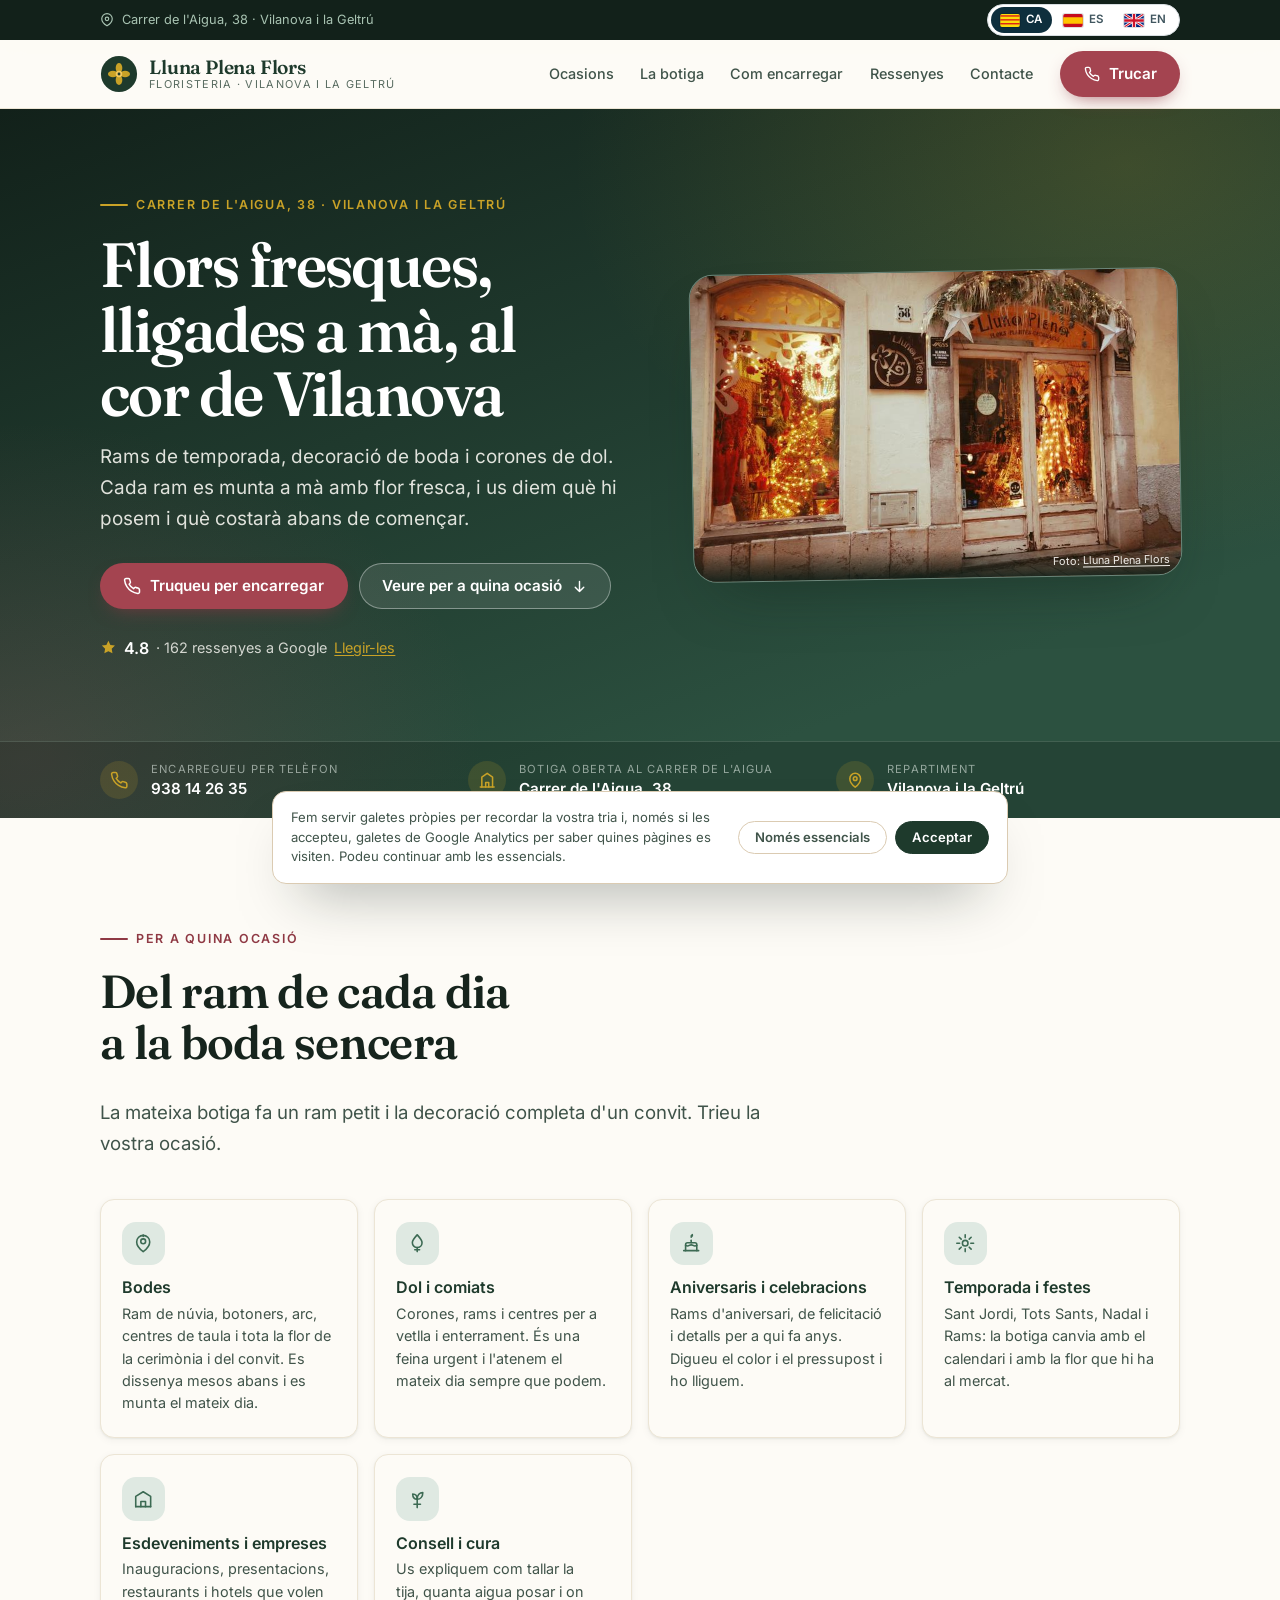
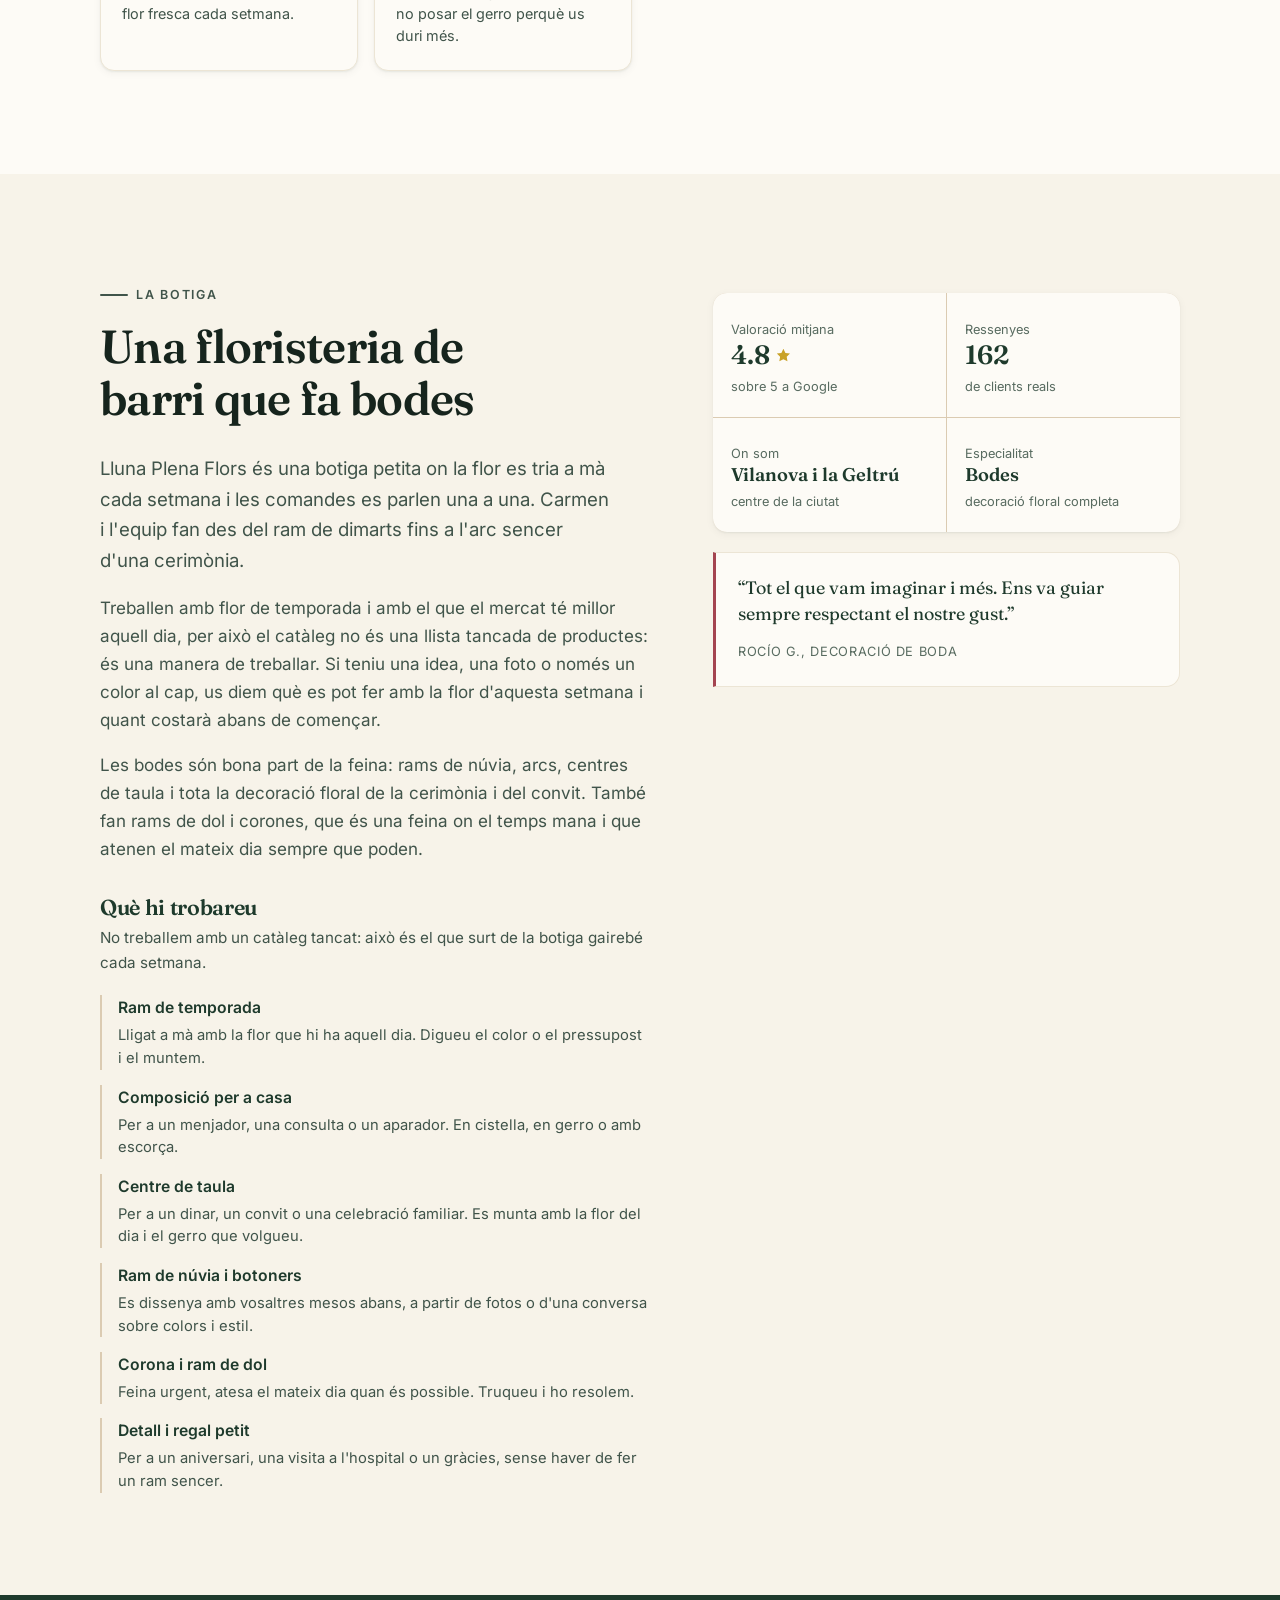
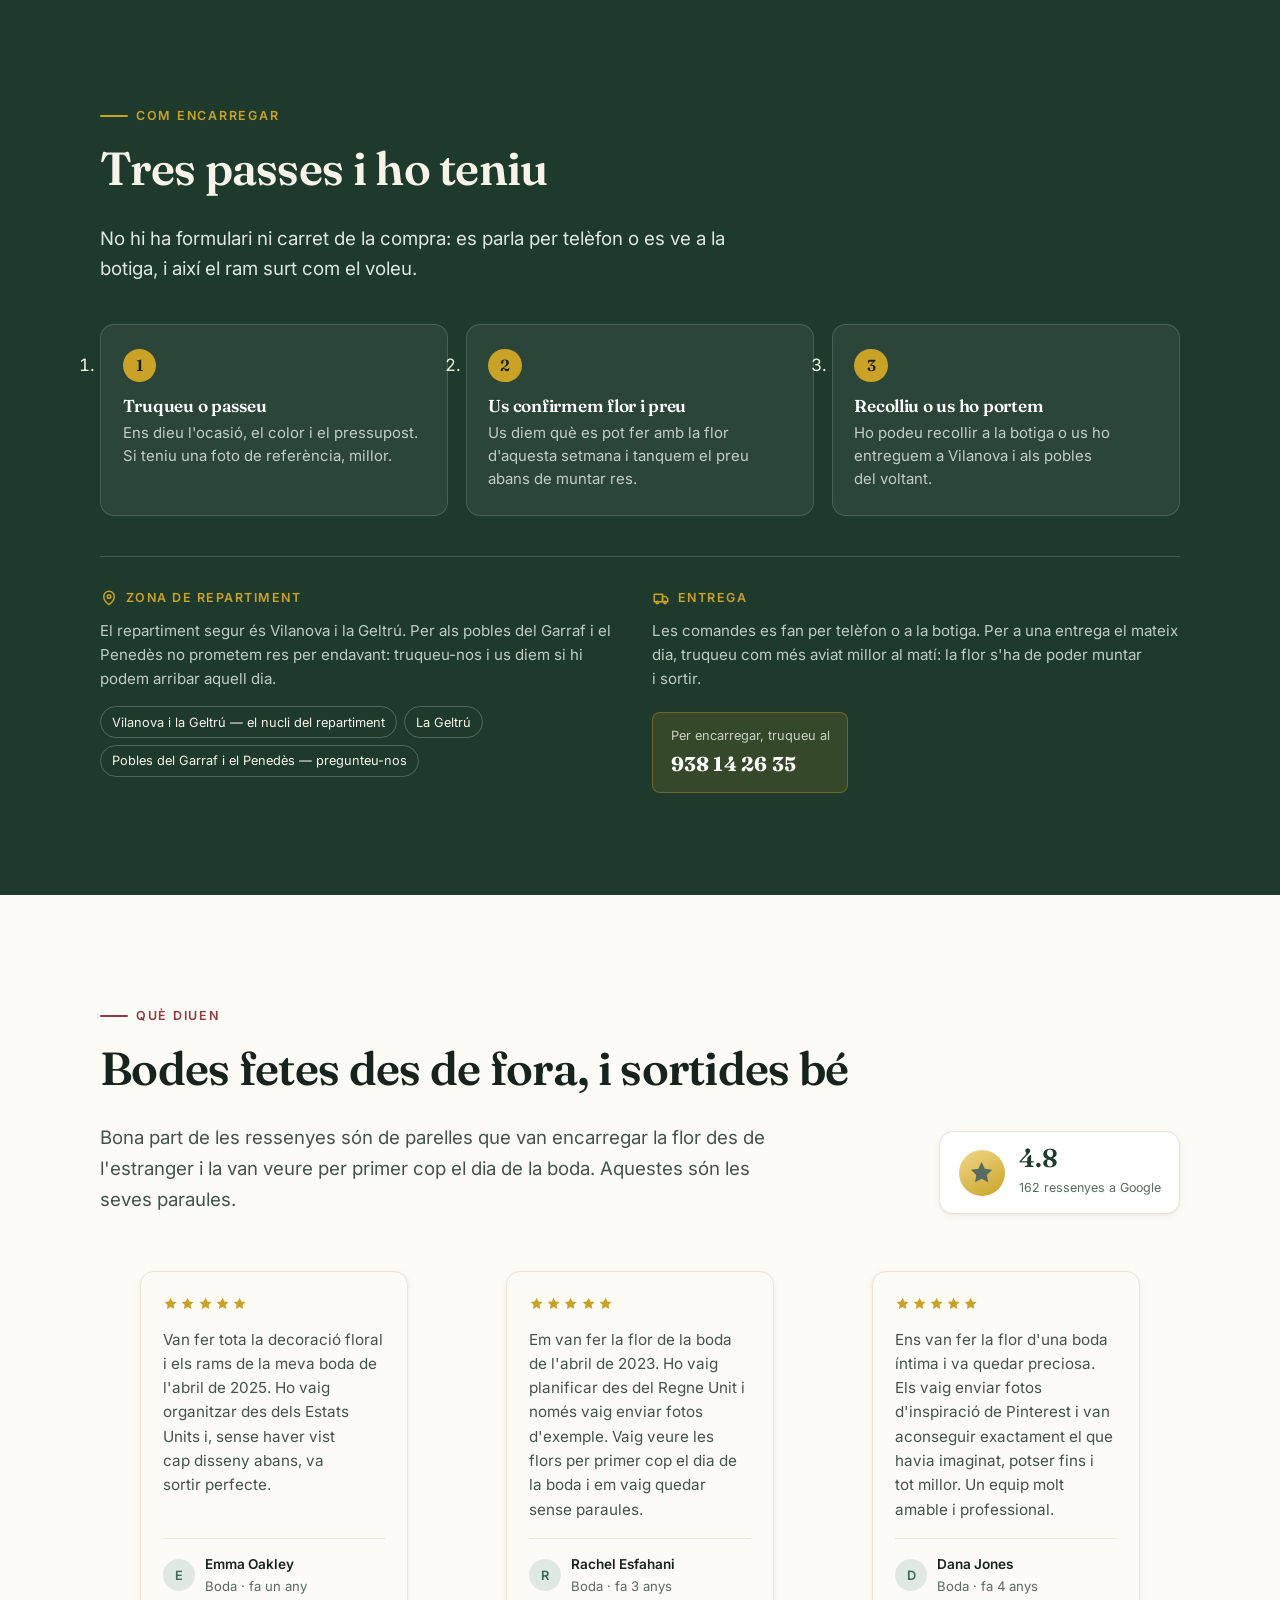
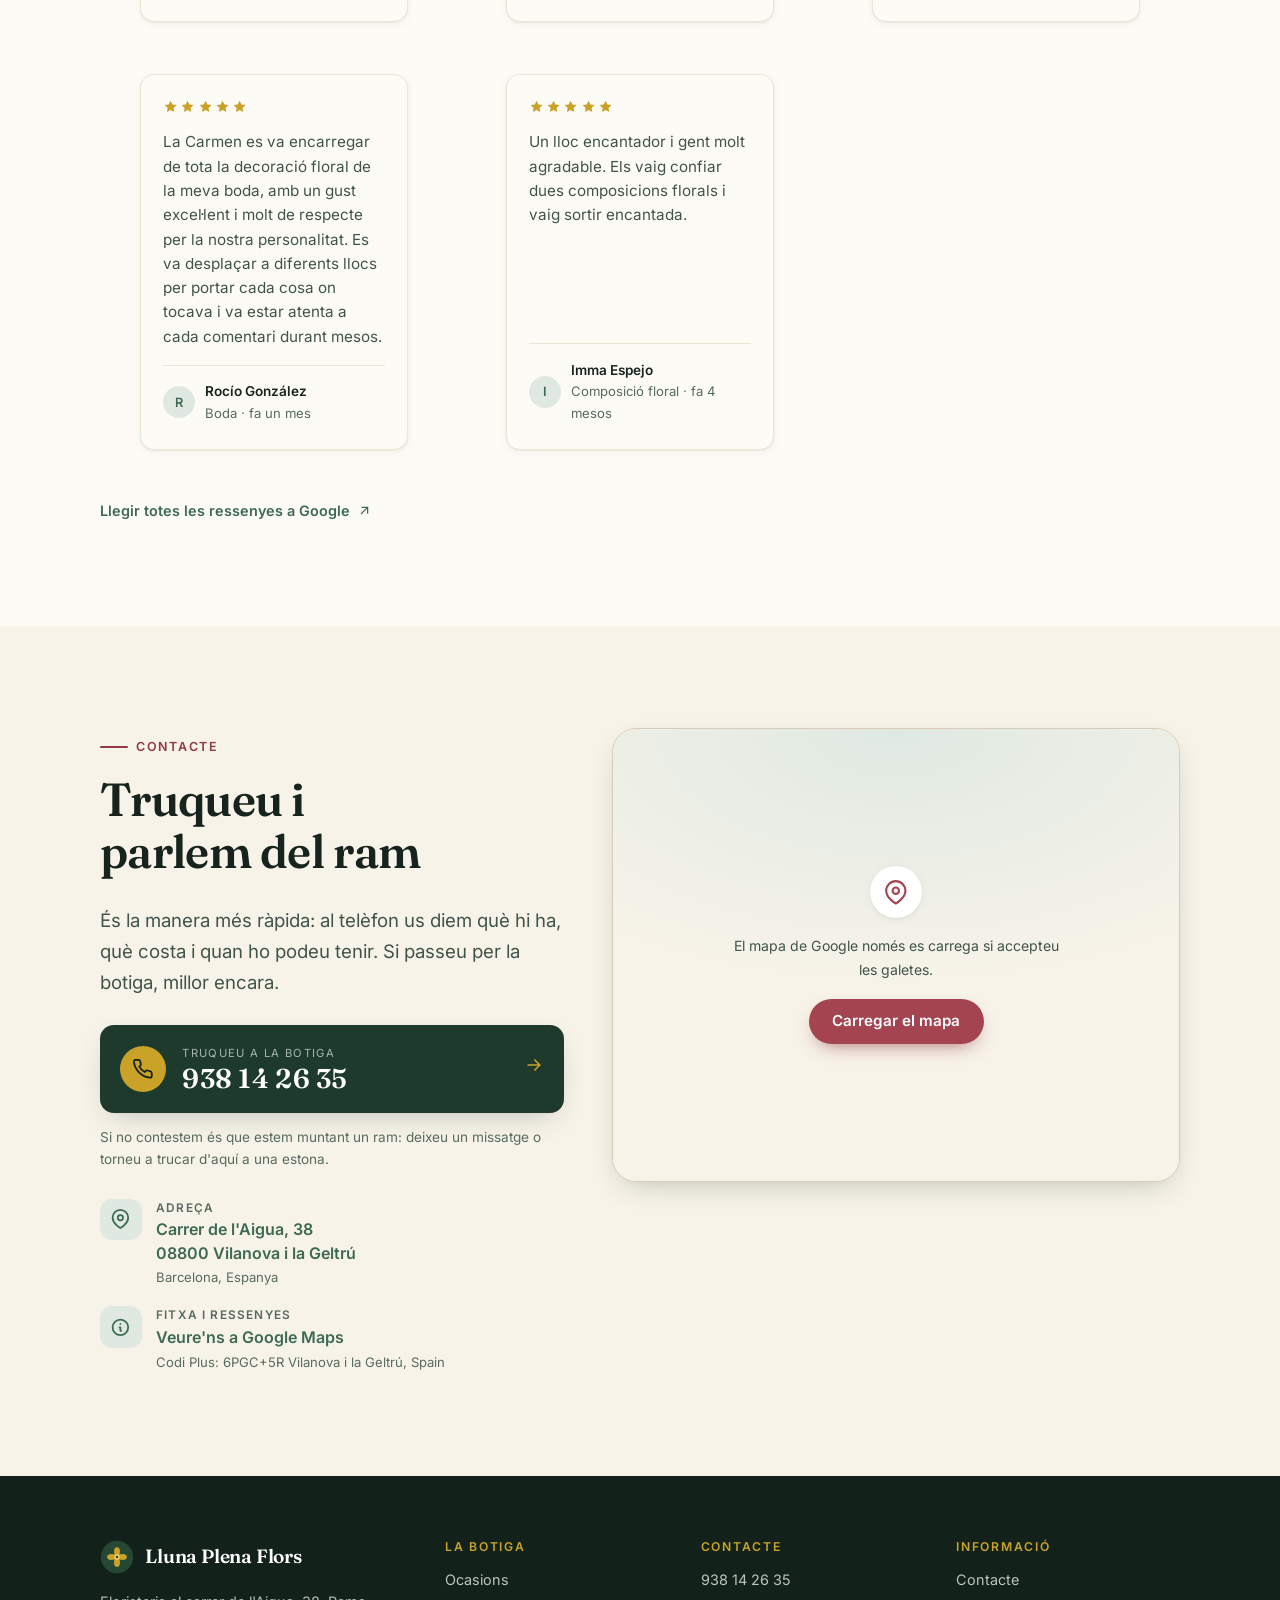
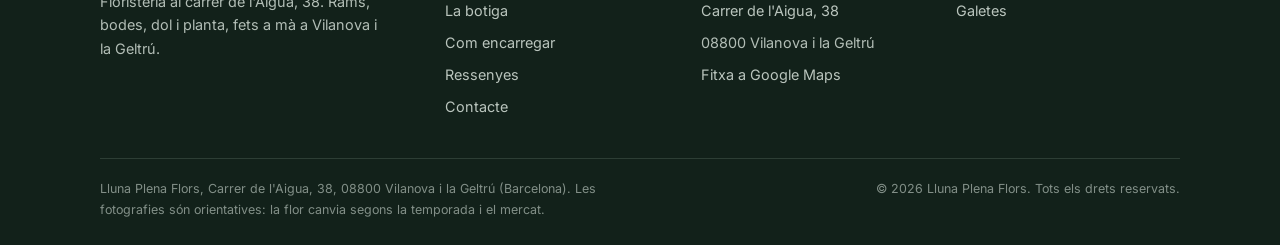
==== commit 923614bb: "Vendor the shared UI components and drop the local copies" ====
--- a/index.html
+++ b/index.html
@@ -40,6 +40,7 @@
 <link rel="manifest" href="./site.webmanifest">
 <link rel="preload" href="./assets/fonts/fraunces-latin.woff2" as="font" type="font/woff2" crossorigin>
 <link rel="preload" href="./assets/fonts/inter-latin.woff2" as="font" type="font/woff2" crossorigin>
+<link rel="stylesheet" href="./assets/css/components.css">
 <link rel="stylesheet" href="./assets/css/styles.css">
 <script>
   /* Google Analytics 4 with consent mode. Goes in <head> of every generated page,
@@ -689,6 +690,7 @@
   </div>
 </div>
 
+<script src="./assets/js/components.js" defer></script>
 <script src="./assets/js/main.js" defer></script>
 </body>
 </html>
--- a/assets/css/components.css
+++ b/assets/css/components.css
@@ -0,0 +1,138 @@
+/* ==========================================================================
+   Shared UI components — the canonical source for every generated site.
+   Repo: yourdataweb/site-components
+   Vendored into each site at assets/css/components.css and pinned by
+   src/components.lock (sha256). Do not edit the copy inside a site: change
+   this file, bump VERSION, and re-run scripts/sync-shared.mjs everywhere.
+
+   Each site sets only the custom properties; the rules stay identical, so a
+   fix here reaches every site instead of drifting into eight variants.
+   ========================================================================== */
+
+/* ---------- visually hidden, but readable by assistive tech ---------- */
+.sr-only {
+  position: absolute;
+  width: 1px;
+  height: 1px;
+  padding: 0;
+  margin: -1px;
+  overflow: hidden;
+  clip: rect(0 0 0 0);
+  white-space: nowrap;
+  border: 0;
+}
+
+/* ---------- skip link ---------- */
+.skip-link {
+  position: absolute;
+  left: -9999px;
+  top: 0;
+  z-index: 100;
+  padding: .75rem 1.25rem;
+  border-radius: 0 0 6px 0;
+  background: var(--shared-ink, #10222a);
+  color: #fff;
+  text-decoration: none;
+}
+.skip-link:focus { left: 0; }
+
+/* ---------- language switch ----------
+   Site overrides, set in its own :root:
+     --langs-bg --langs-border --langs-ink --langs-active-bg --langs-active-ink
+   Geometry is fixed on purpose: a flags-only variant made the pill narrower
+   than the flag plus its padding, so the active background bled past the flag,
+   and a per-site height meant the bar never aligned with the button beside it.
+   -------------------------------------------------------------------------- */
+.langs {
+  display: inline-flex;
+  align-items: center;
+  gap: 2px;
+  height: 32px;
+  padding: 0 3px;
+  border: 1px solid var(--langs-border, #d8dee2);
+  border-radius: 999px;
+  background: var(--langs-bg, #fff);
+  box-sizing: border-box;
+}
+.langs__link {
+  display: inline-flex;
+  align-items: center;
+  justify-content: center;
+  gap: 6px;
+  height: 26px;
+  padding: 0 9px;
+  border-radius: 999px;
+  text-decoration: none;
+  line-height: 1;
+  color: var(--langs-ink, #40565f);
+  transition: background-color .15s ease, color .15s ease;
+}
+.langs__link:hover { background: rgba(0, 0, 0, .06); }
+.langs__link[aria-current="true"] {
+  background: var(--langs-active-bg, #0e2f3d);
+  color: var(--langs-active-ink, #fff);
+}
+.langs__link[aria-current="true"]:hover { background: var(--langs-active-bg, #0e2f3d); }
+
+/* The flag markup is a bare <svg> with only a viewBox, so it sizes itself and
+   would overflow the pill; the box is a hard size that clips it. */
+.langs__flag {
+  display: block;
+  flex: none;
+  width: 20px;
+  height: 13px;
+  border-radius: 2px;
+  overflow: hidden;
+  box-shadow: 0 0 0 1px rgba(0, 0, 0, .12);
+}
+.langs__flag svg {
+  display: block;
+  width: 20px;
+  height: 13px;
+}
+.langs__code {
+  font-size: .72rem;
+  font-weight: 600;
+  letter-spacing: .05em;
+  text-transform: uppercase;
+}
+
+@media (max-width: 420px) {
+  .langs { height: 30px; }
+  .langs__link { height: 24px; padding: 0 7px; gap: 5px; }
+  .langs__code { font-size: .68rem; }
+}
+
+/* ---------- reveal on scroll ----------
+   Only hidden when the script has marked the document: with JS blocked the
+   content stays visible instead of every block sitting at opacity 0. */
+html.js .reveal {
+  opacity: 0;
+  transform: translateY(16px);
+  transition: opacity .55s ease, transform .55s cubic-bezier(.22, 1, .36, 1);
+}
+html.js .reveal.is-visible { opacity: 1; transform: none; }
+@media (prefers-reduced-motion: reduce) {
+  html.js .reveal { opacity: 1; transform: none; transition: none; }
+}
+
+/* ---------- invariants ----------
+   Restated last so a site's own stylesheet cannot quietly change them. The
+   earlier language-switch bugs came from per-site geometry, not from colour. */
+.langs {
+  height: 32px;
+  padding: 0 3px;
+  gap: 2px;
+  border-radius: 999px;
+  border: 1px solid var(--langs-border, #d8dee2);
+  background: var(--langs-bg, #fff);
+  box-sizing: border-box;
+}
+.langs__link { height: 26px; padding: 0 9px; gap: 6px; border-radius: 999px; }
+.langs__flag { width: 20px; height: 13px; overflow: hidden; flex: none; }
+.langs__flag svg { width: 20px; height: 13px; display: block; }
+
+@media (max-width: 420px) {
+  .langs { height: 30px; }
+  .langs__link { height: 24px; padding: 0 7px; gap: 5px; }
+}
--- a/assets/css/styles.css
+++ b/assets/css/styles.css
@@ -315,41 +315,6 @@
 .nav-toggle:hover { background: var(--ivory-200); }
 
 /* ---------- language switch ---------- */
-.langs {
-  display: flex;
-  align-items: center;
-  gap: .25rem;
-  padding: .2rem;
-  border: 1px solid rgba(168, 195, 178, .35);
-  border-radius: 999px;
-  background: rgba(255, 255, 255, .08);
-}
-.langs__link {
-  display: inline-flex;
-  align-items: center;
-  gap: .4rem;
-  padding: .3rem .55rem;
-  border-radius: 999px;
-  text-decoration: none;
-  font-size: .78rem;
-  font-weight: 600;
-  color: var(--forest-100);
-  line-height: 1;
-}
-.langs__link:hover { background: rgba(255, 255, 255, .16); color: #fff; }
-.langs__link[aria-current="true"] {
-  background: var(--gold-500);
-  color: var(--forest-950);
-}
-.langs__flag {
-  width: 18px;
-  height: 12px;
-  border-radius: 2px;
-  flex: none;
-  box-shadow: 0 0 0 1px rgba(0, 0, 0, .2);
-  display: block;
-}
-.langs__code { text-transform: uppercase; letter-spacing: .04em; }
 
 /* ---------- buttons ---------- */
 .btn {
@@ -1140,13 +1105,12 @@
 }
 .cookiebar__reject:hover { background: var(--ivory-100); }
 
-/* ---------- reveal on scroll ---------- */
-.reveal {
+.js .reveal {
   opacity: 0;
   transform: translateY(18px);
   transition: opacity .6s ease, transform .6s cubic-bezier(.22, 1, .36, 1);
 }
-.reveal.is-visible {
+.js .reveal.is-visible {
   opacity: 1;
   transform: none;
 }
@@ -1247,3 +1211,18 @@
   .hero, .section--forest, .footer { background: #fff !important; color: #000 !important; }
   .reveal { opacity: 1 !important; transform: none !important; }
 }
+
+
+
+
+/* The flag box is a hard size with clipping: an SVG with only a viewBox renders
+   at its intrinsic size and would otherwise overflow the pill. */
+
+
+/* On narrow screens the code alone is not enough to identify a language for a
+   screen reader, but the visible pill can drop to flag + code compactly. */
+@media (max-width: 420px) {
+  .langs { height: 30px; }
+  .langs__link { height: 24px; padding: 0 7px; gap: 5px; }
+  .langs__code { font-size: .68rem; }
+}
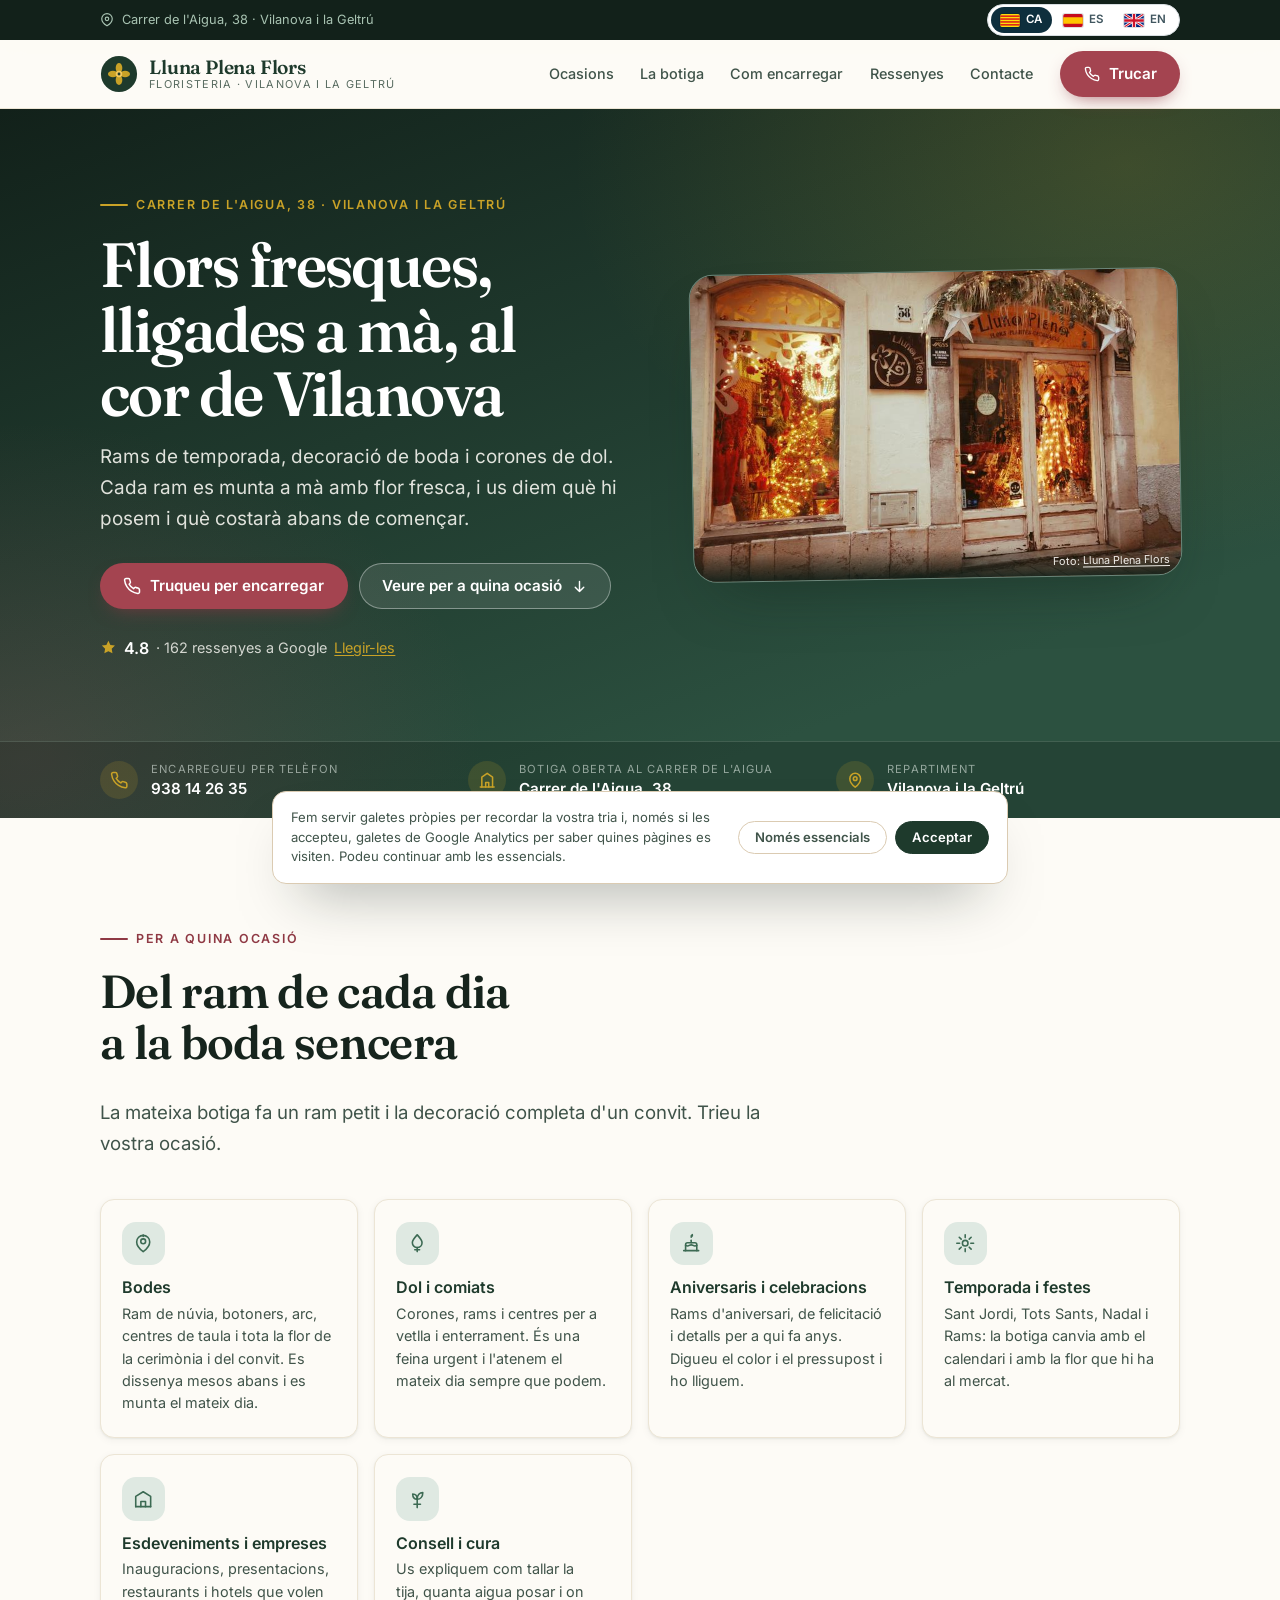
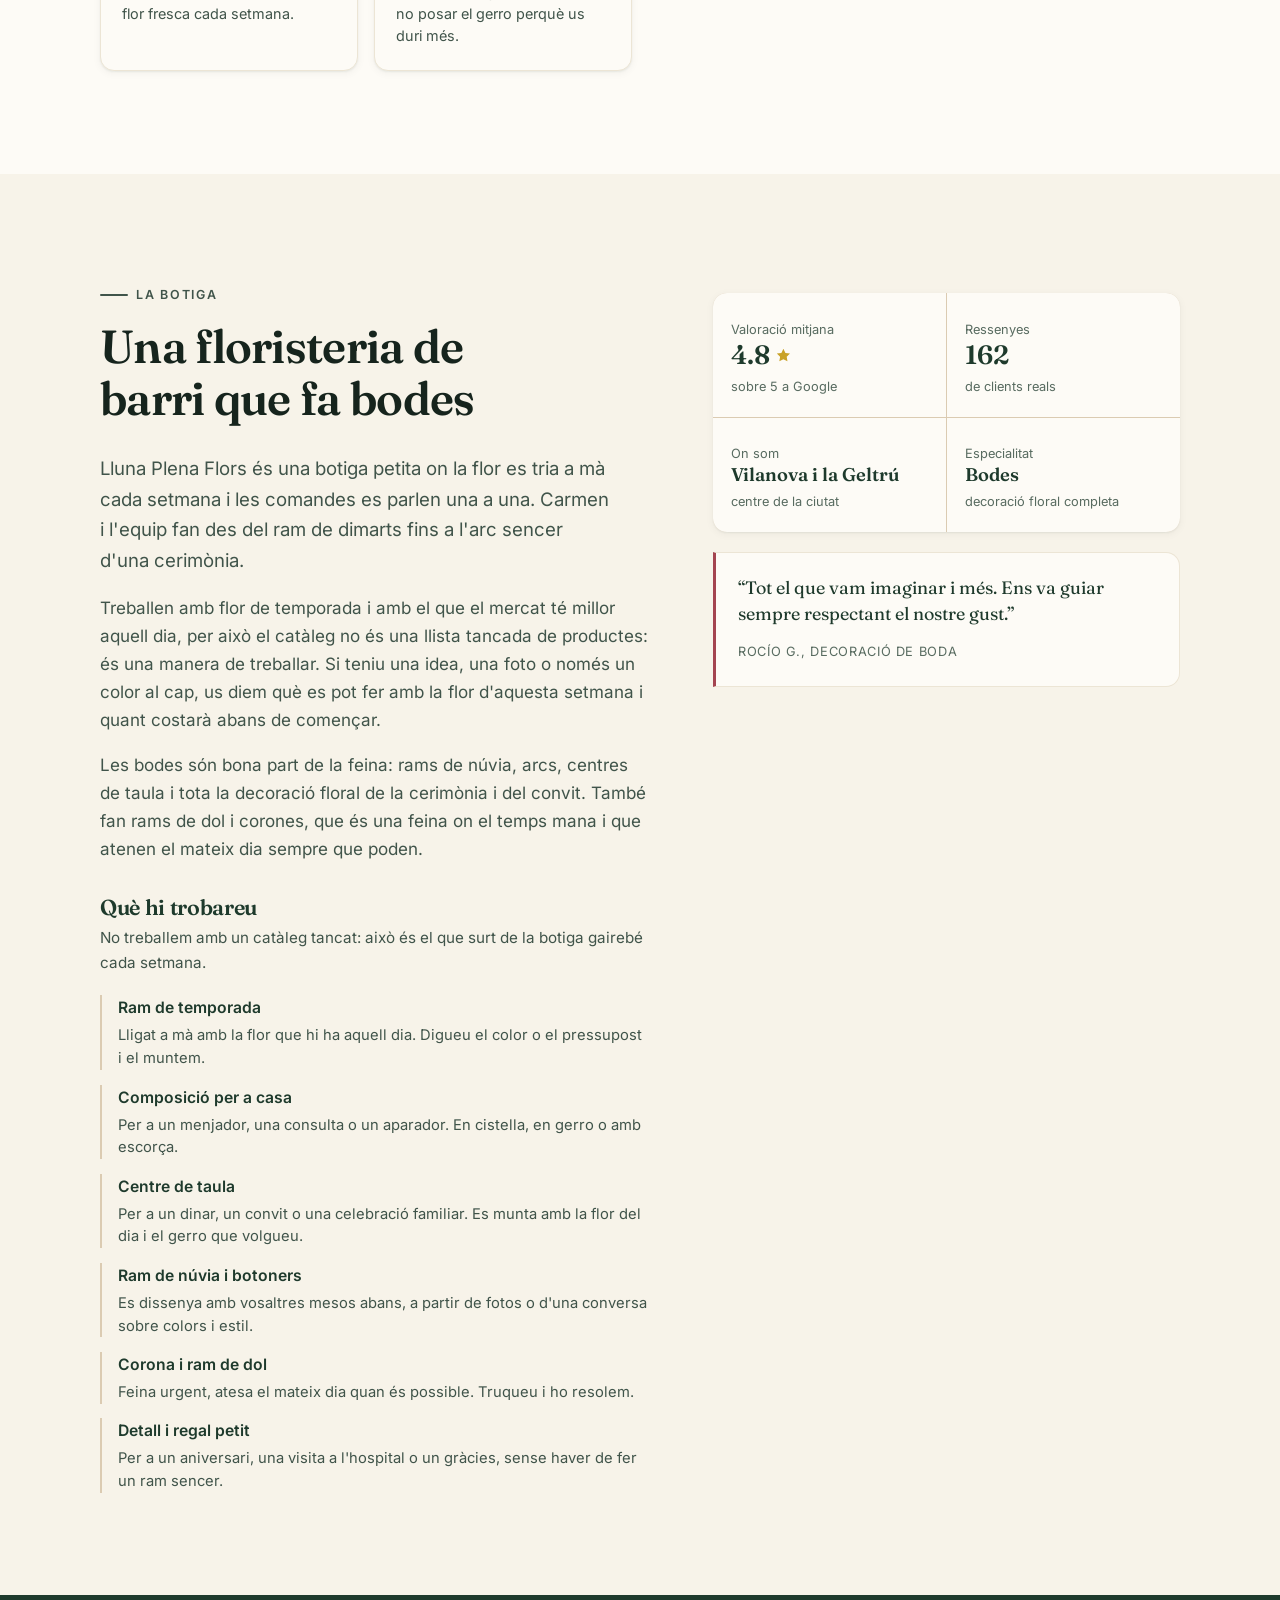
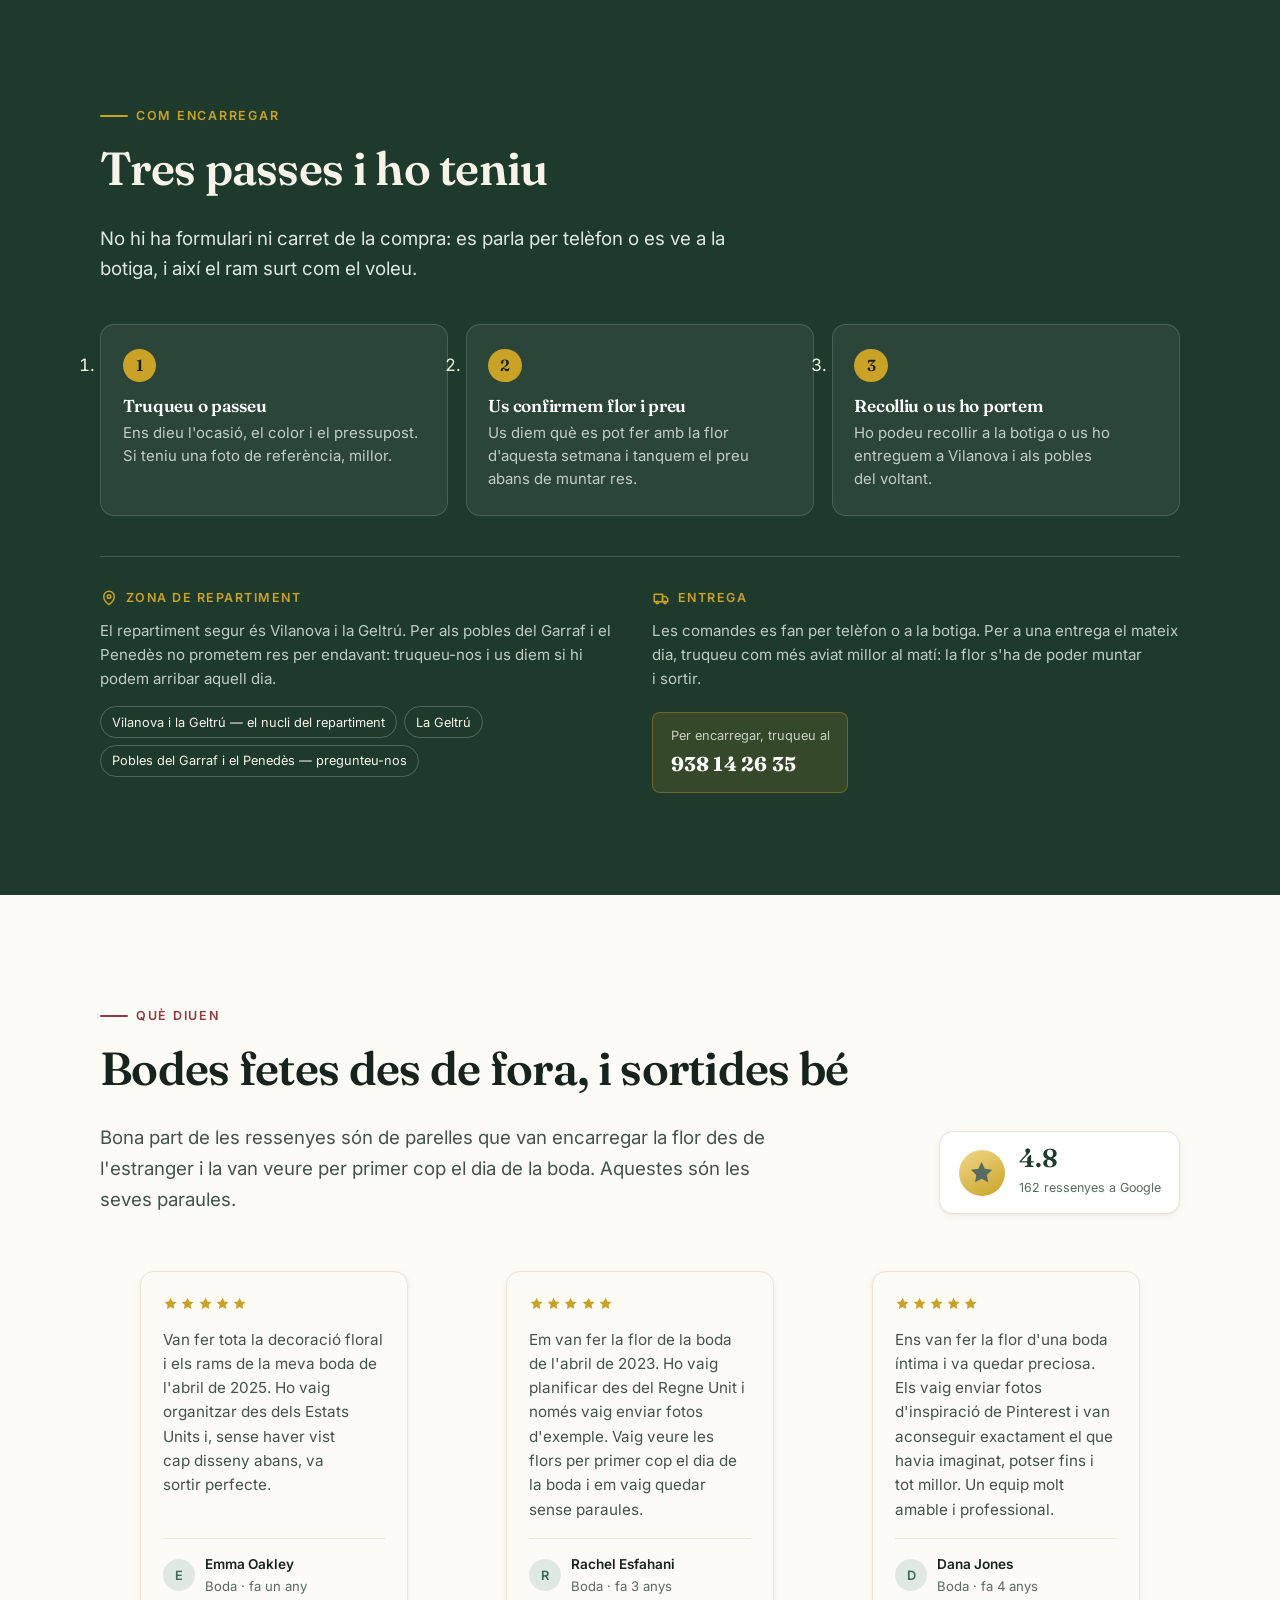
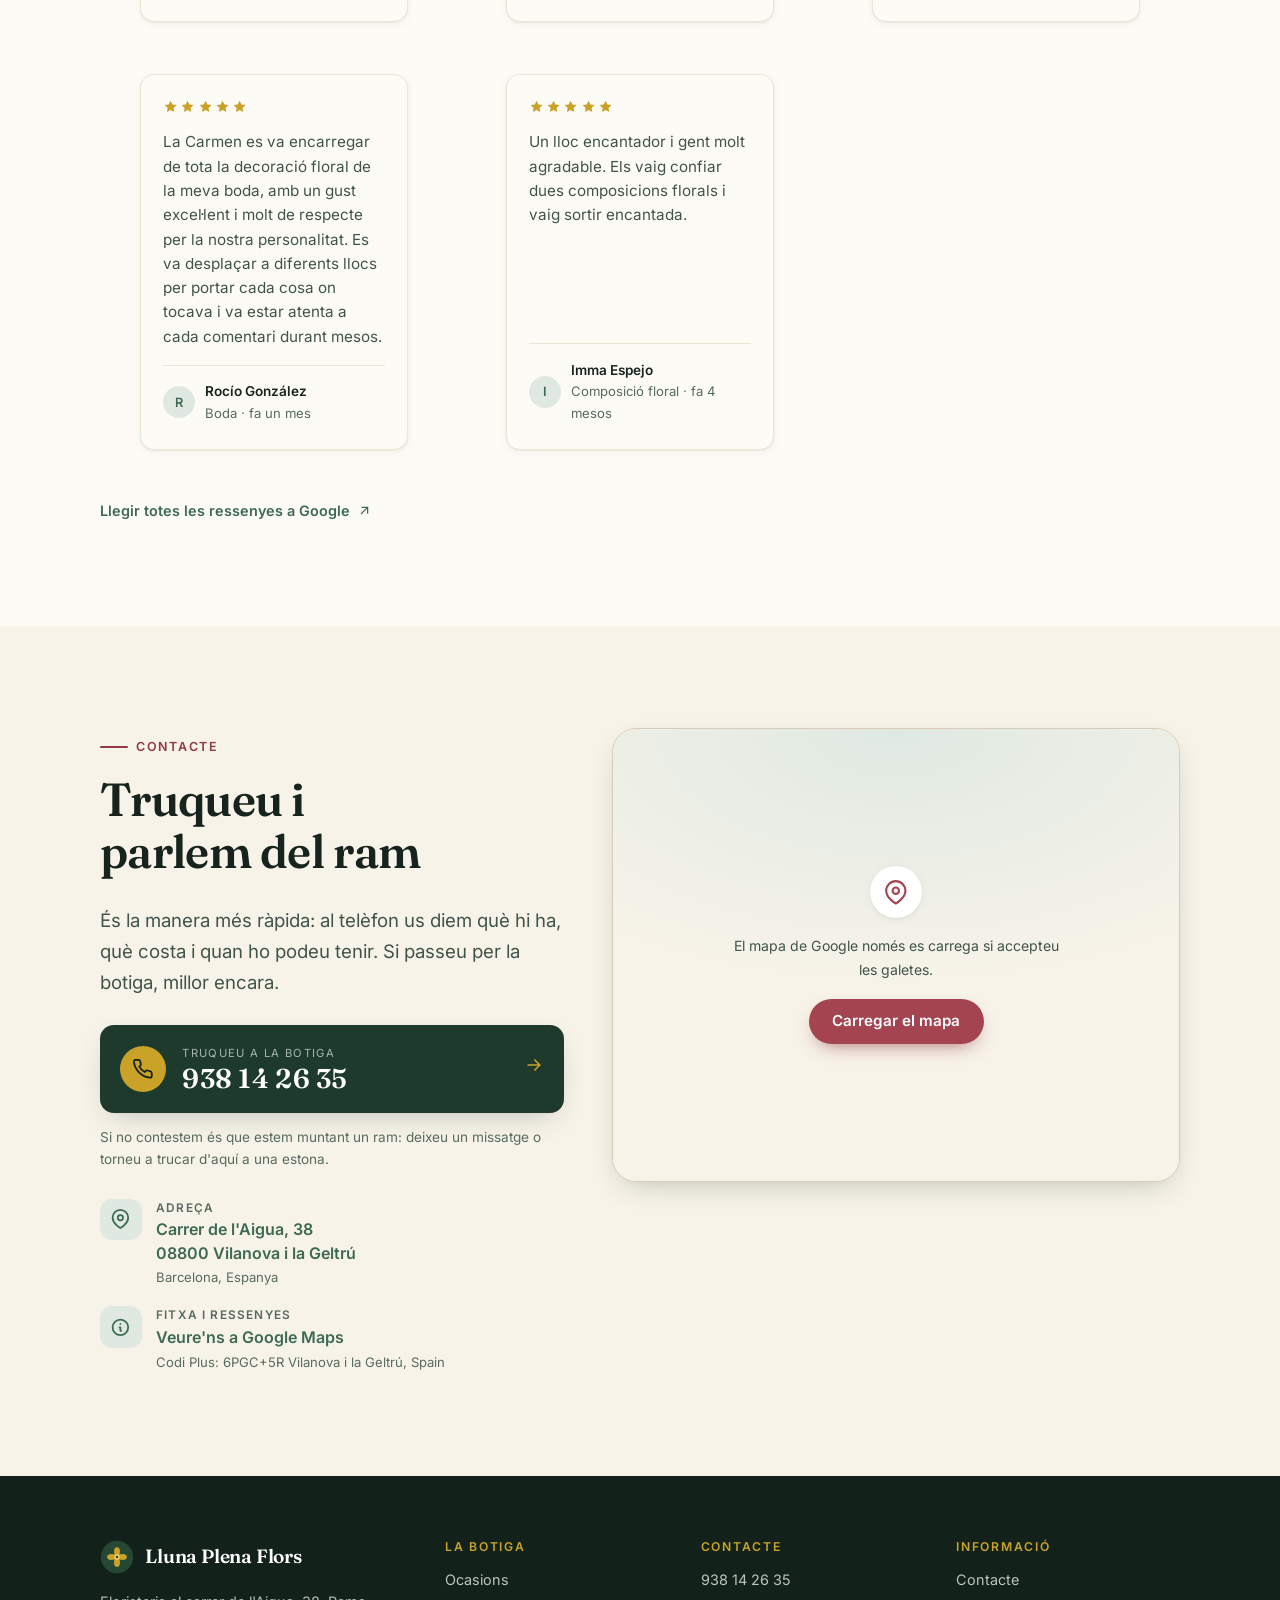
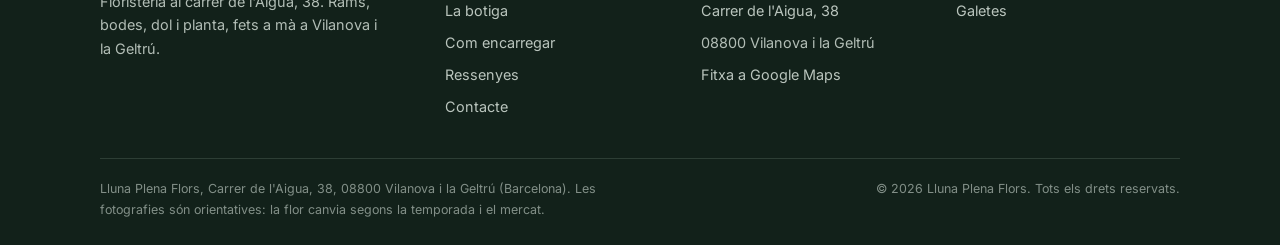
==== commit 67c83b38: "Fix the Catalan flag: four evenly spaced red stripes" ====
--- a/index.html
+++ b/index.html
@@ -138,7 +138,7 @@
     <nav class="langs" aria-label="Canvi d&#39;idioma">
       
       <a class="langs__link" href="./" hreflang="ca" lang="ca" aria-current="true">
-        <span class="langs__flag" aria-hidden="true"><svg viewBox="0 0 24 16"><rect width="24" height="16" fill="#fcdd09"/><g fill="#da121a"><rect y="1.6" width="24" height="1.6"/><rect y="6.4" width="24" height="1.6"/><rect y="11.2" width="24" height="1.6"/></g></svg></span>
+        <span class="langs__flag" aria-hidden="true"><svg viewBox="0 0 24 16"><rect width="24" height="16" fill="#fcdd09"/><g fill="#da121a"><rect y="1.7778" width="24" height="1.7778"/><rect y="5.3334" width="24" height="1.7778"/><rect y="8.889" width="24" height="1.7778"/><rect y="12.4446" width="24" height="1.7778"/></g></svg></span>
         <span class="langs__code">ca</span>
         <span class="sr-only">Català</span>
       </a>
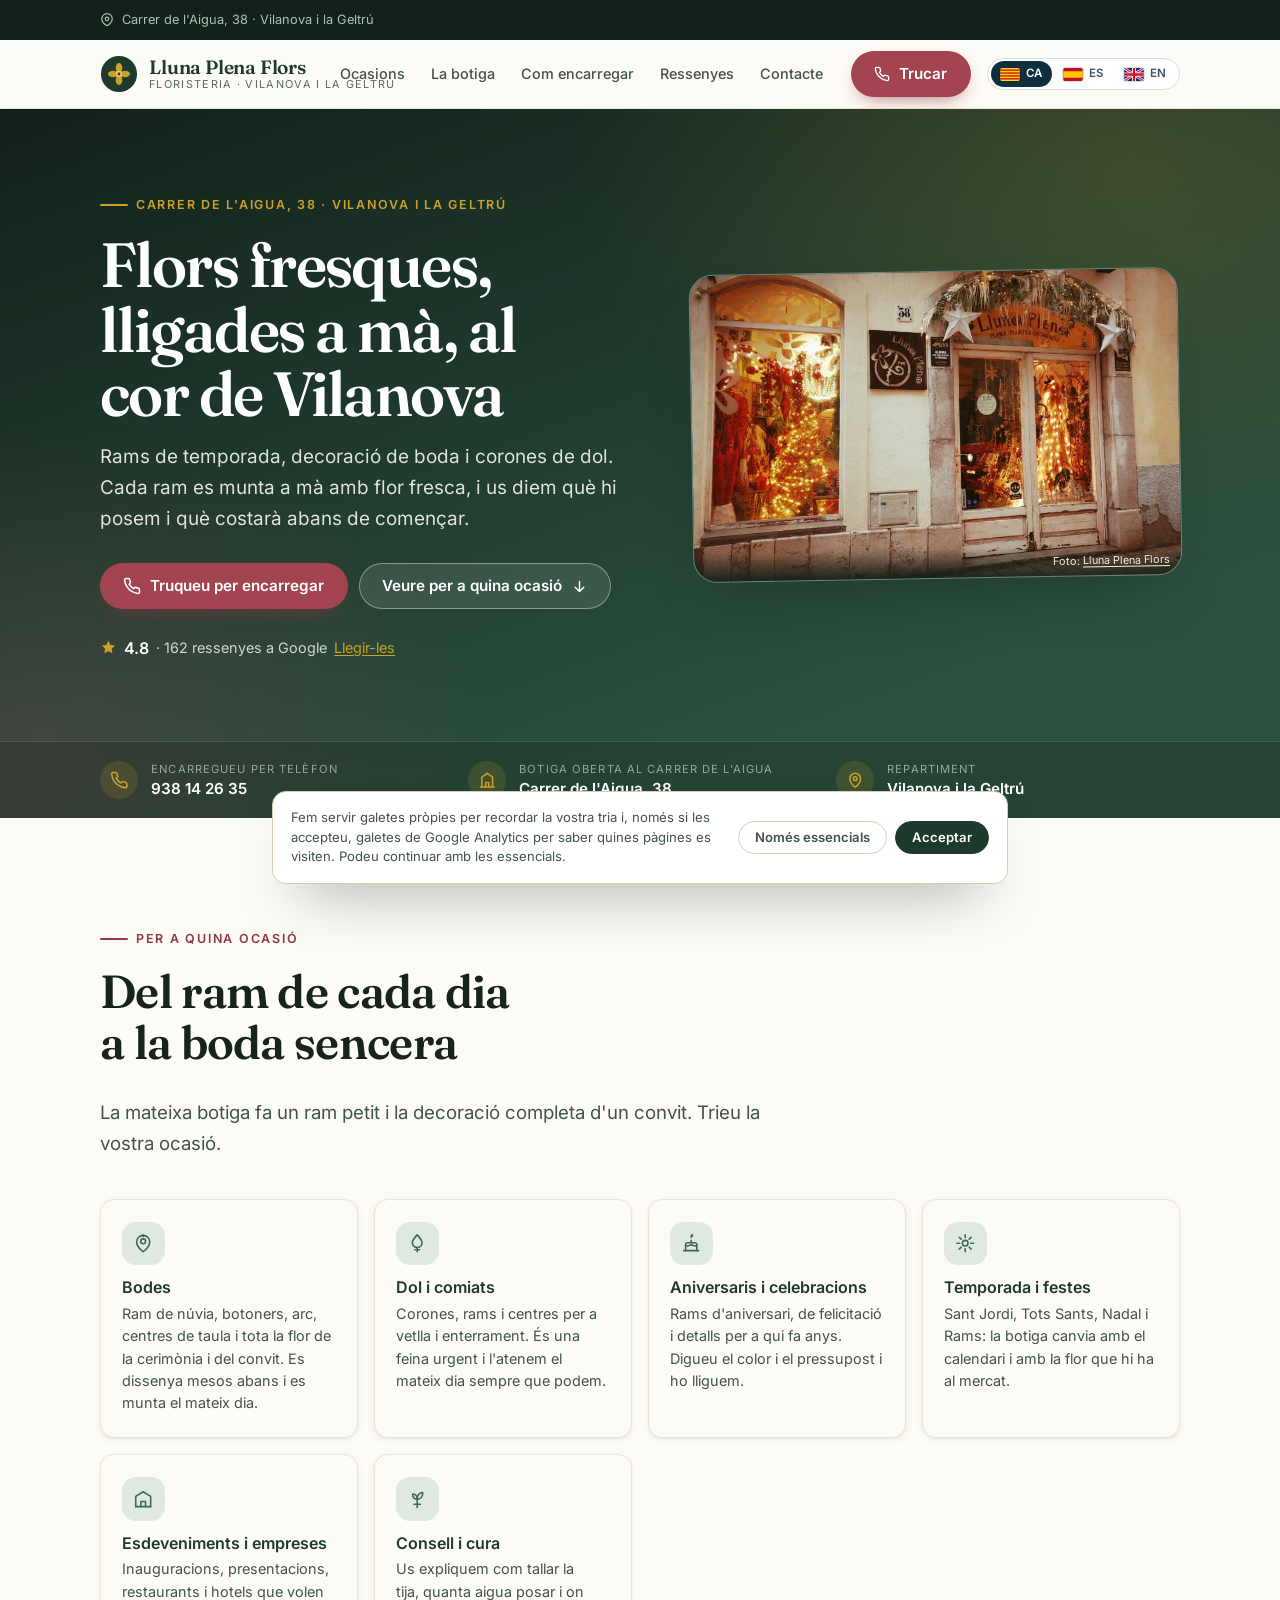
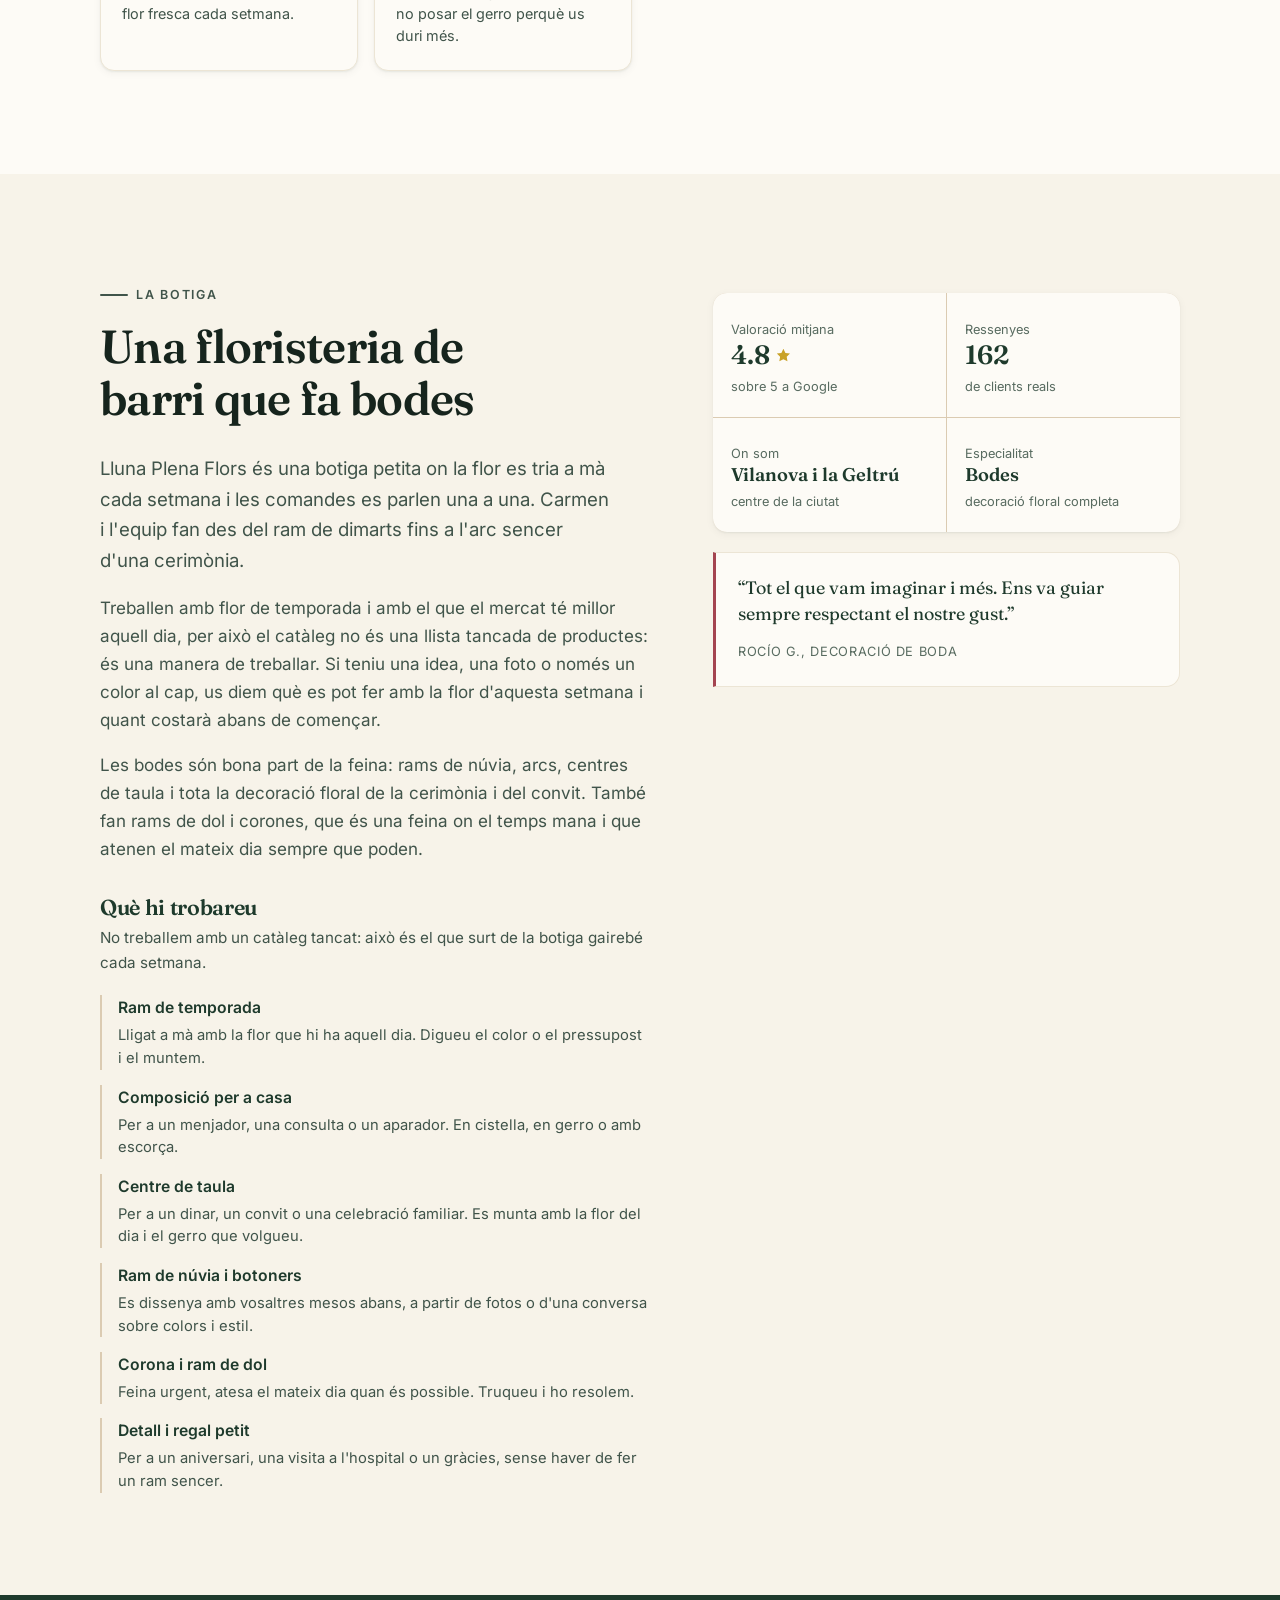
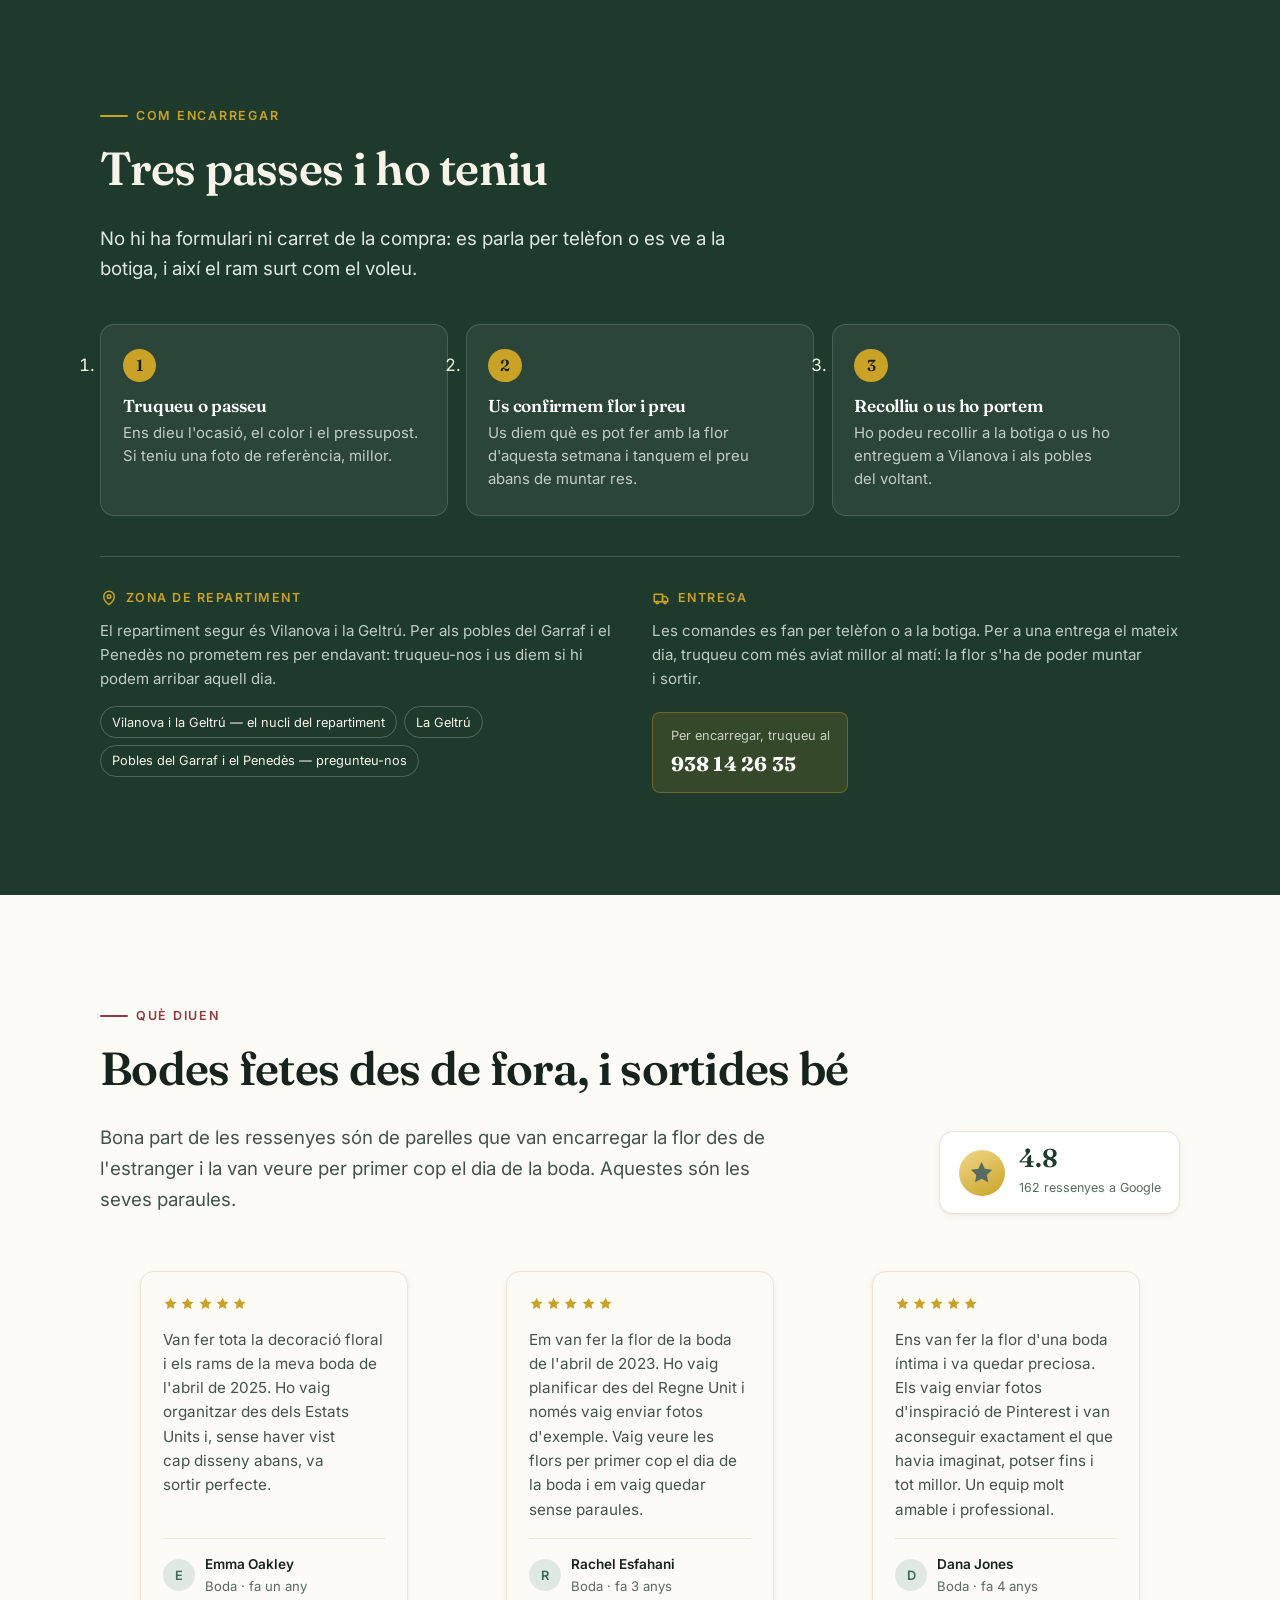
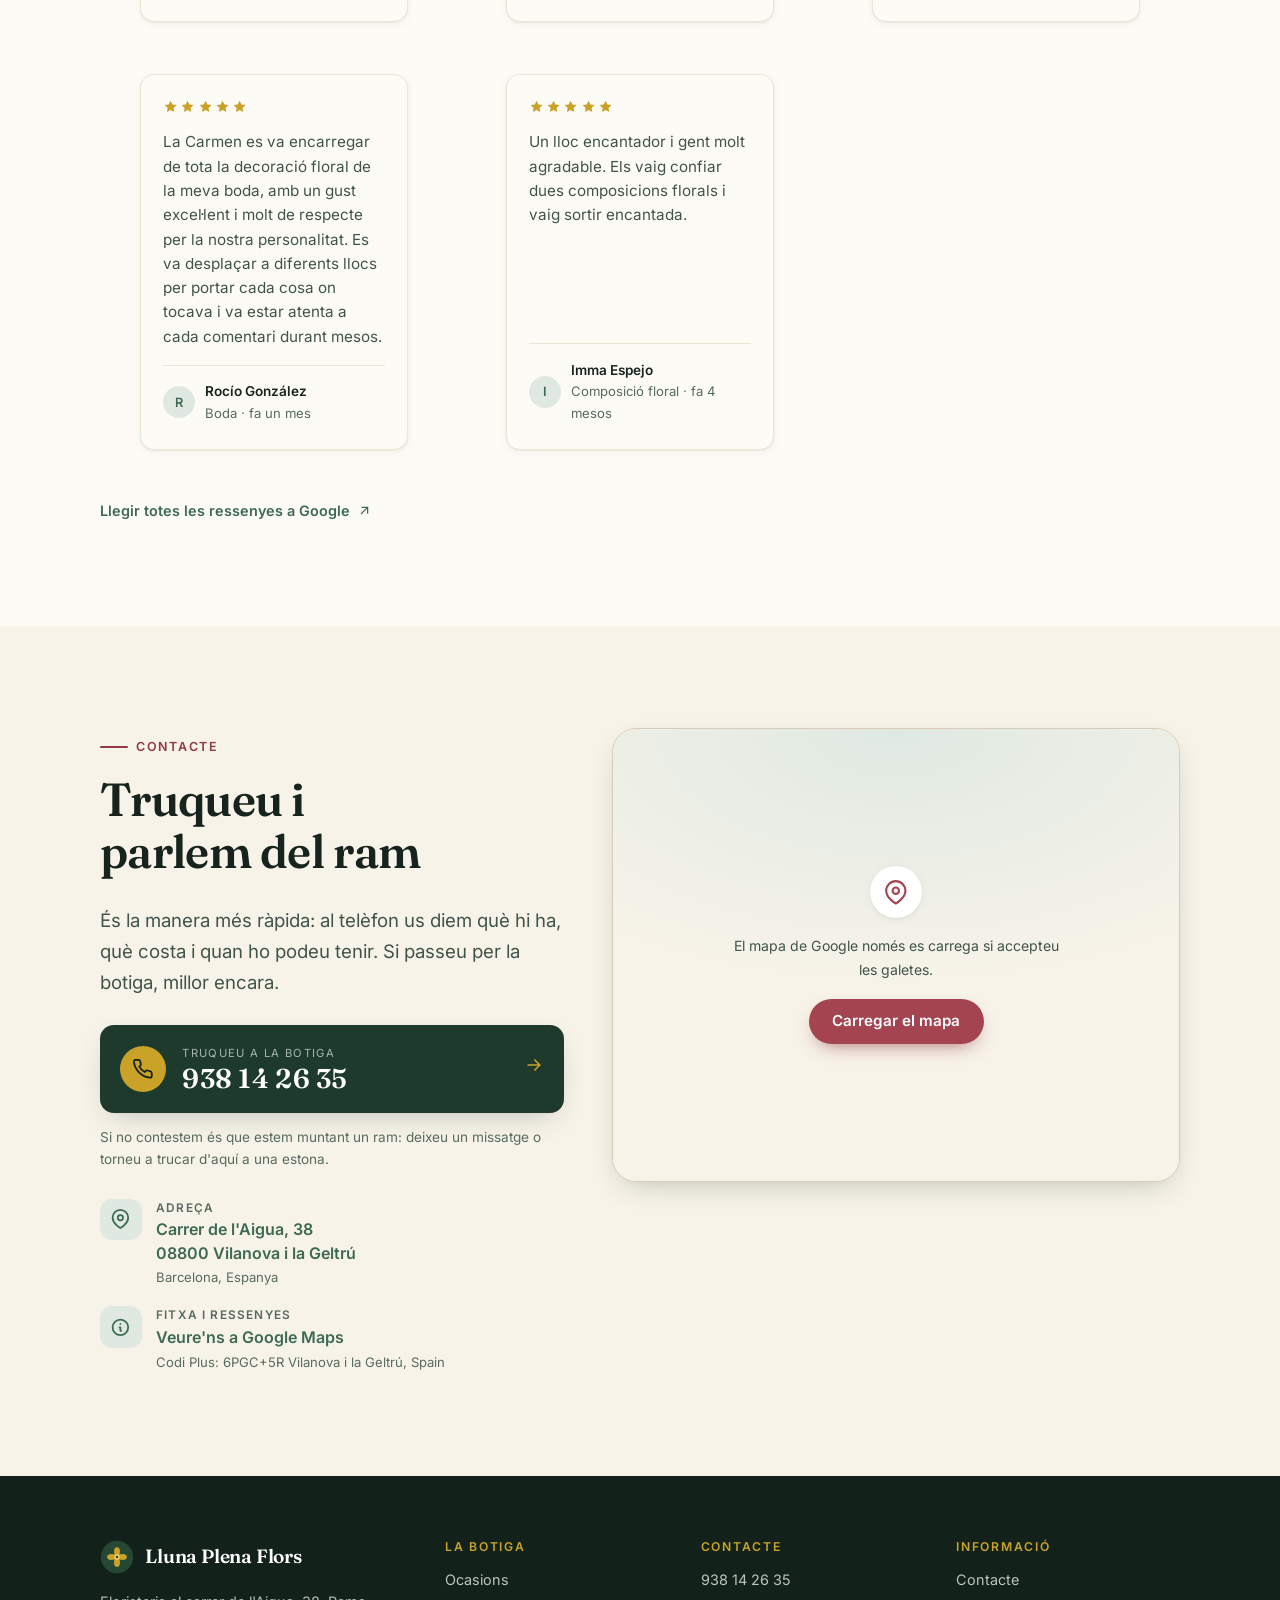
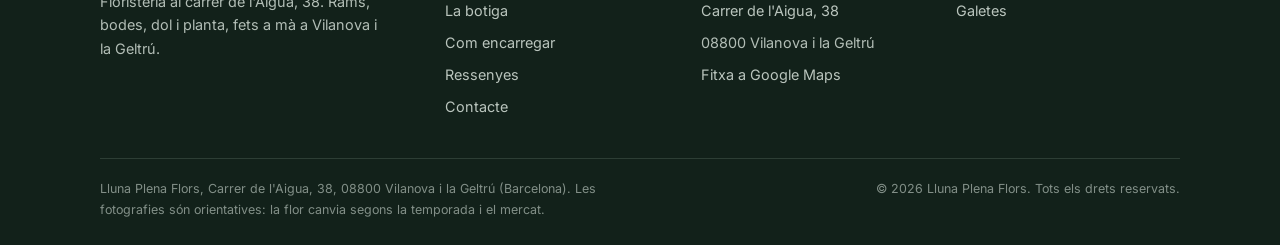
==== commit a3774ad2: "Header: one toolbar row for name, menu and language switch The header put the language switch in the" ====
--- a/index.html
+++ b/index.html
@@ -41,6 +41,7 @@
 <link rel="preload" href="./assets/fonts/fraunces-latin.woff2" as="font" type="font/woff2" crossorigin>
 <link rel="preload" href="./assets/fonts/inter-latin.woff2" as="font" type="font/woff2" crossorigin>
 <link rel="stylesheet" href="./assets/css/components.css">
+<link rel="stylesheet" href="./assets/css/header-tools.css">
 <link rel="stylesheet" href="./assets/css/styles.css">
 <script>
   /* Google Analytics 4 with consent mode. Goes in <head> of every generated page,
@@ -692,5 +693,6 @@
 
 <script src="./assets/js/components.js" defer></script>
 <script src="./assets/js/main.js" defer></script>
+<script src="./assets/js/header-tools.js" defer></script>
 </body>
 </html>
--- a/assets/css/header-tools.css
+++ b/assets/css/header-tools.css
@@ -0,0 +1,164 @@
+/* ==========================================================================
+   Shared header toolbar — one row at every width.
+   Repo: yourdataweb/site-components
+   Vendored into each site at assets/css/header-tools.css and pinned by
+   src/components.lock.
+
+   Anatomy this operates on (built by header-tools.js):
+     <header ...>
+       <div class="wrap">                     existing inner wrapper
+         <a class="brand">[mark]<span class="sm-name">Business</span></a>
+         <nav id="site-nav">…</nav>           drawer on mobile
+         <button class="nav-toggle">…</button>
+         <div class="sm-tools">               created by the script
+           <nav class="langs">…</nav>
+           <button class="nav-toggle">…</button>
+         </div>
+       </div>
+     </header>
+
+   Goal: name, menu button and language switch share one row, vertically centred,
+   with real gutters. The name is the only flexible item, so a long business name
+   truncates instead of pushing the tools onto a second row.
+   ========================================================================== */
+
+/* A header inner that wraps is the original defect: the address line and the
+   switch fell onto a second row and the bar grew to twice its height. Once the
+   toolbar is in place there is one row by construction, so wrapping is off. */
+.has-tools [data-tools] > .wrap,
+.has-tools [data-tools] > .shell,
+.has-tools [data-tools] > .container,
+.has-tools [data-tools][class*="inner"] {
+  flex-wrap: nowrap;
+}
+
+/* The tools container is the anchor: it sits at the right edge of the bar. */
+.sm-tools {
+  display: flex;
+  align-items: center;
+  gap: .5rem;
+  /* Never grows; may shrink only as a last resort. The identity owns the flexible
+     slot, so the row cannot become wider than the viewport. */
+  flex: none;
+  max-width: 100%;
+  margin-left: auto;
+}
+
+/* Anything still marked as "belongs on the bar" is aligned to the same centre line,
+   so a switch left outside .sm-tools cannot drift a few pixels off the button. */
+.has-tools .langs,
+.has-tools .nav-toggle,
+.has-tools .navbtn {
+  align-self: center;
+}
+
+/* The name is the only item allowed to shrink. min-width:0 is what actually lets
+   flex truncate instead of overflowing; without it the text refuses to compress
+   and shoves the tools off the row. */
+.sm-parent-safe {
+  min-width: 0;
+}
+
+.has-tools .sm-name {
+  display: block;
+  min-width: 0;
+  overflow: hidden;
+  text-overflow: ellipsis;
+  white-space: nowrap;
+}
+
+/* The identity link wraps the mark and the name; it must be able to shrink while
+   the mark itself never does. Sites that put `margin-right: auto` on the brand to
+   push the switch away are neutralised: the toolbar owns that spacing now, and the
+   leftover margin was what made one header 98px tall. */
+.has-tools .sm-name {
+  /* A long single word ("BRASPAÑA") contributes its full width as min-content and
+     forces the row wider. Capping it is what lets the toolbar keep its place. */
+  max-width: 100%;
+}
+
+.has-tools .brand,
+.has-tools .identity,
+.has-tools .marchio,
+.has-tools .logo,
+.has-tools .mark,
+.has-tools .sign {
+  margin-right: 0;
+}
+.has-tools .sm-name {
+  /* A long single word ("BRASPAÑA") contributes its full width as min-content and
+     forces the row wider. Capping it is what lets the toolbar keep its place. */
+  max-width: 100%;
+}
+
+.has-tools .brand,
+.has-tools .identity,
+.has-tools .marchio,
+.has-tools .logo,
+.has-tools .sign {
+  flex: 1 1 auto;
+  min-width: 0;
+}
+
+.has-tools .sm-mark,
+.has-tools .brand__mark,
+.has-tools .identity__mark,
+.has-tools .marchio__mark,
+.has-tools .logo__mark,
+.has-tools .mark__mark,
+.has-tools .sign__mark,
+.has-tools .brand-mark {
+  flex: none;
+}
+
+/* ---------------------------------------------------------------- mobile
+   Below the drawer breakpoint the bar carries three things in ~330 px of space:
+   prune the name to one line at a smaller size, keep the mark visible, and keep
+   the switch on 30 px so it lines up with a 38 px button without dominating. */
+@media (max-width: 860px) {
+  /* The address strip repeats the footer and the contact block; on a phone it is
+     what pushes the bar down and leaves the tools on a second line. */
+  .sm-strip-note {
+    display: none;
+  }
+
+  /* A phone link in the bar is redundant next to a call button in the hero and in
+     the contact block, and it is the widest thing in the toolbar. Drop it before
+     it costs the business its name. */
+  .sm-tools .head-phone,
+  .sm-tools .topbar__tel,
+  .sm-tools .header-phone {
+    display: none;
+  }
+
+  .has-tools .brand__sub,
+  .has-tools .identity__sub,
+  .has-tools .marchio__sub,
+  .has-tools .logo__sub,
+  .has-tools .mark__sub,
+  .has-tools .sign__sub,
+  .has-tools .brand-sub {
+    display: none;
+  }
+
+  .has-tools .sm-name {
+    font-size: 1rem;
+    line-height: 1.2;
+  }
+
+  .sm-tools {
+    gap: .4rem;
+  }
+}
+
+/* Very narrow: the mark plus a 6-character name plus two controls is the floor.
+   Tighten gutters rather than dropping the language switch — a visitor with a
+   phone is exactly who needs it. */
+@media (max-width: 380px) {
+  .sm-tools {
+    gap: .3rem;
+  }
+  .has-tools .sm-name {
+    font-size: .92rem;
+  }
+}
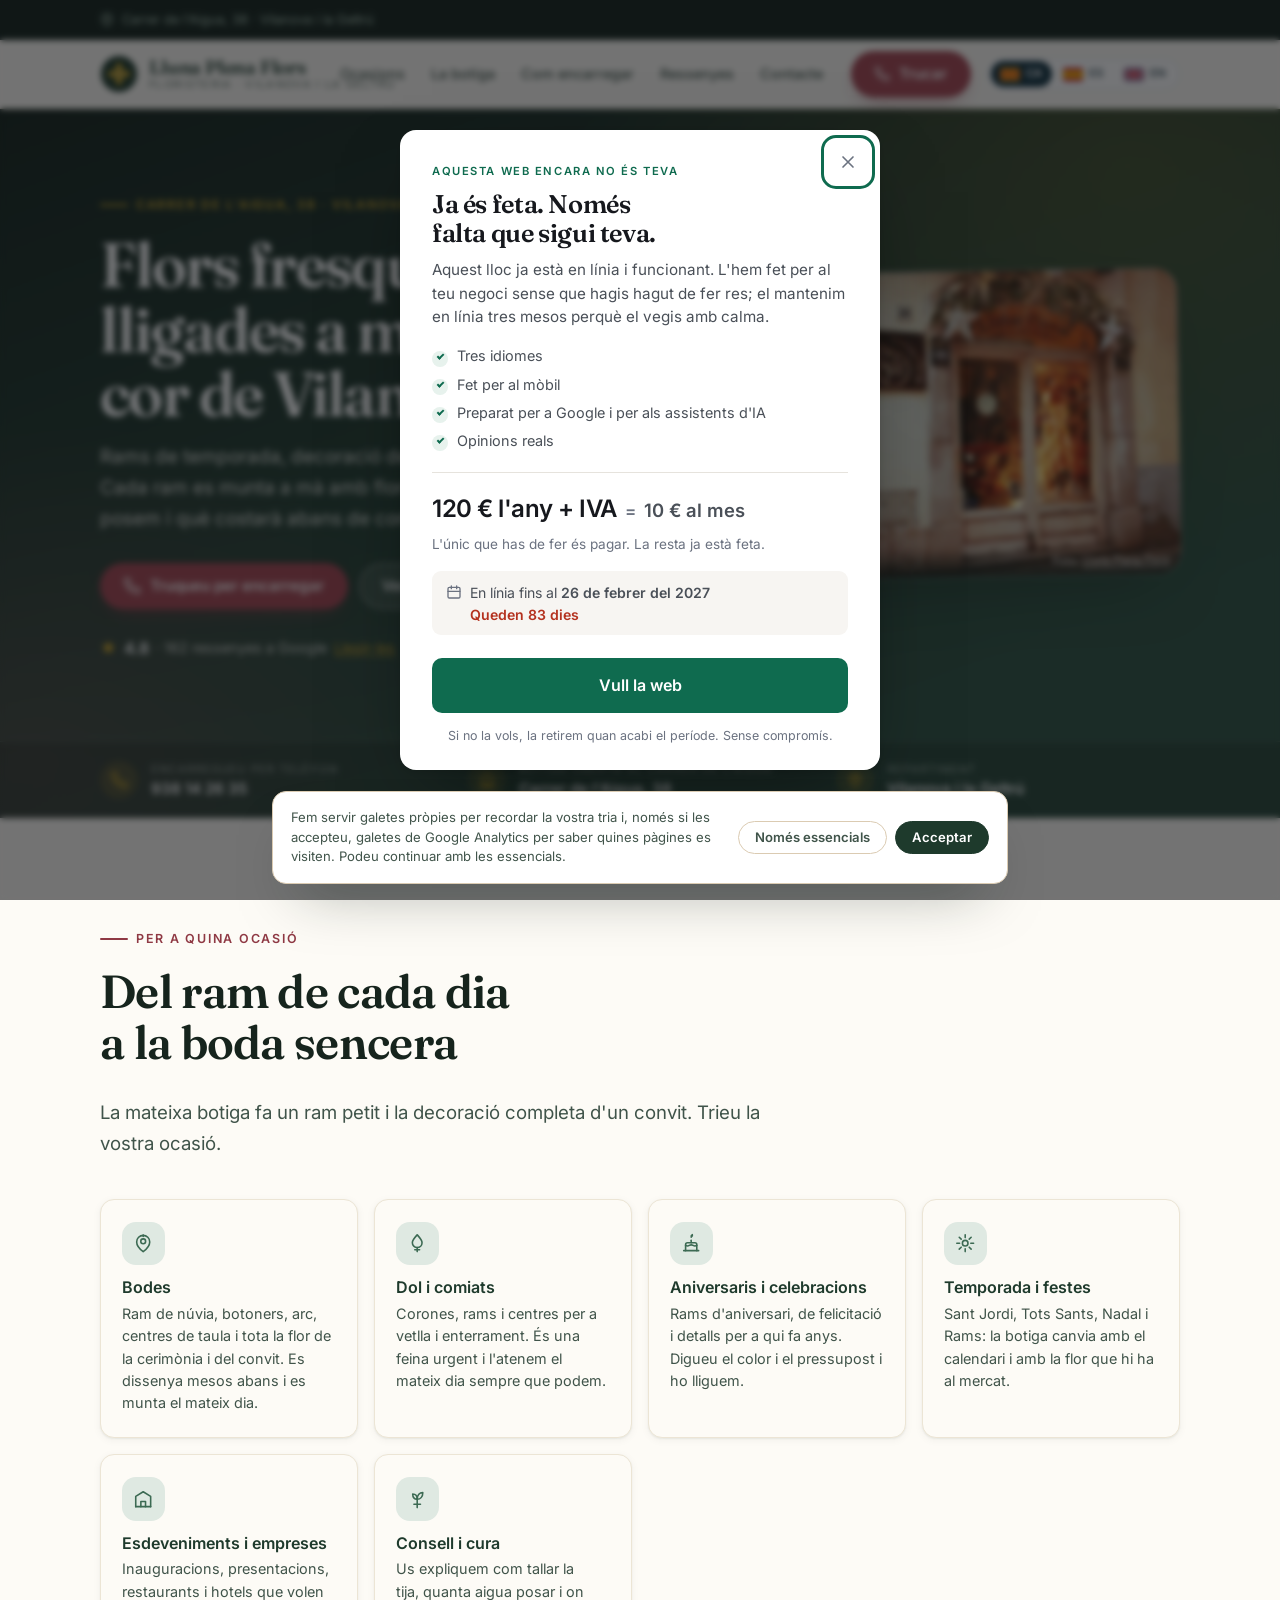
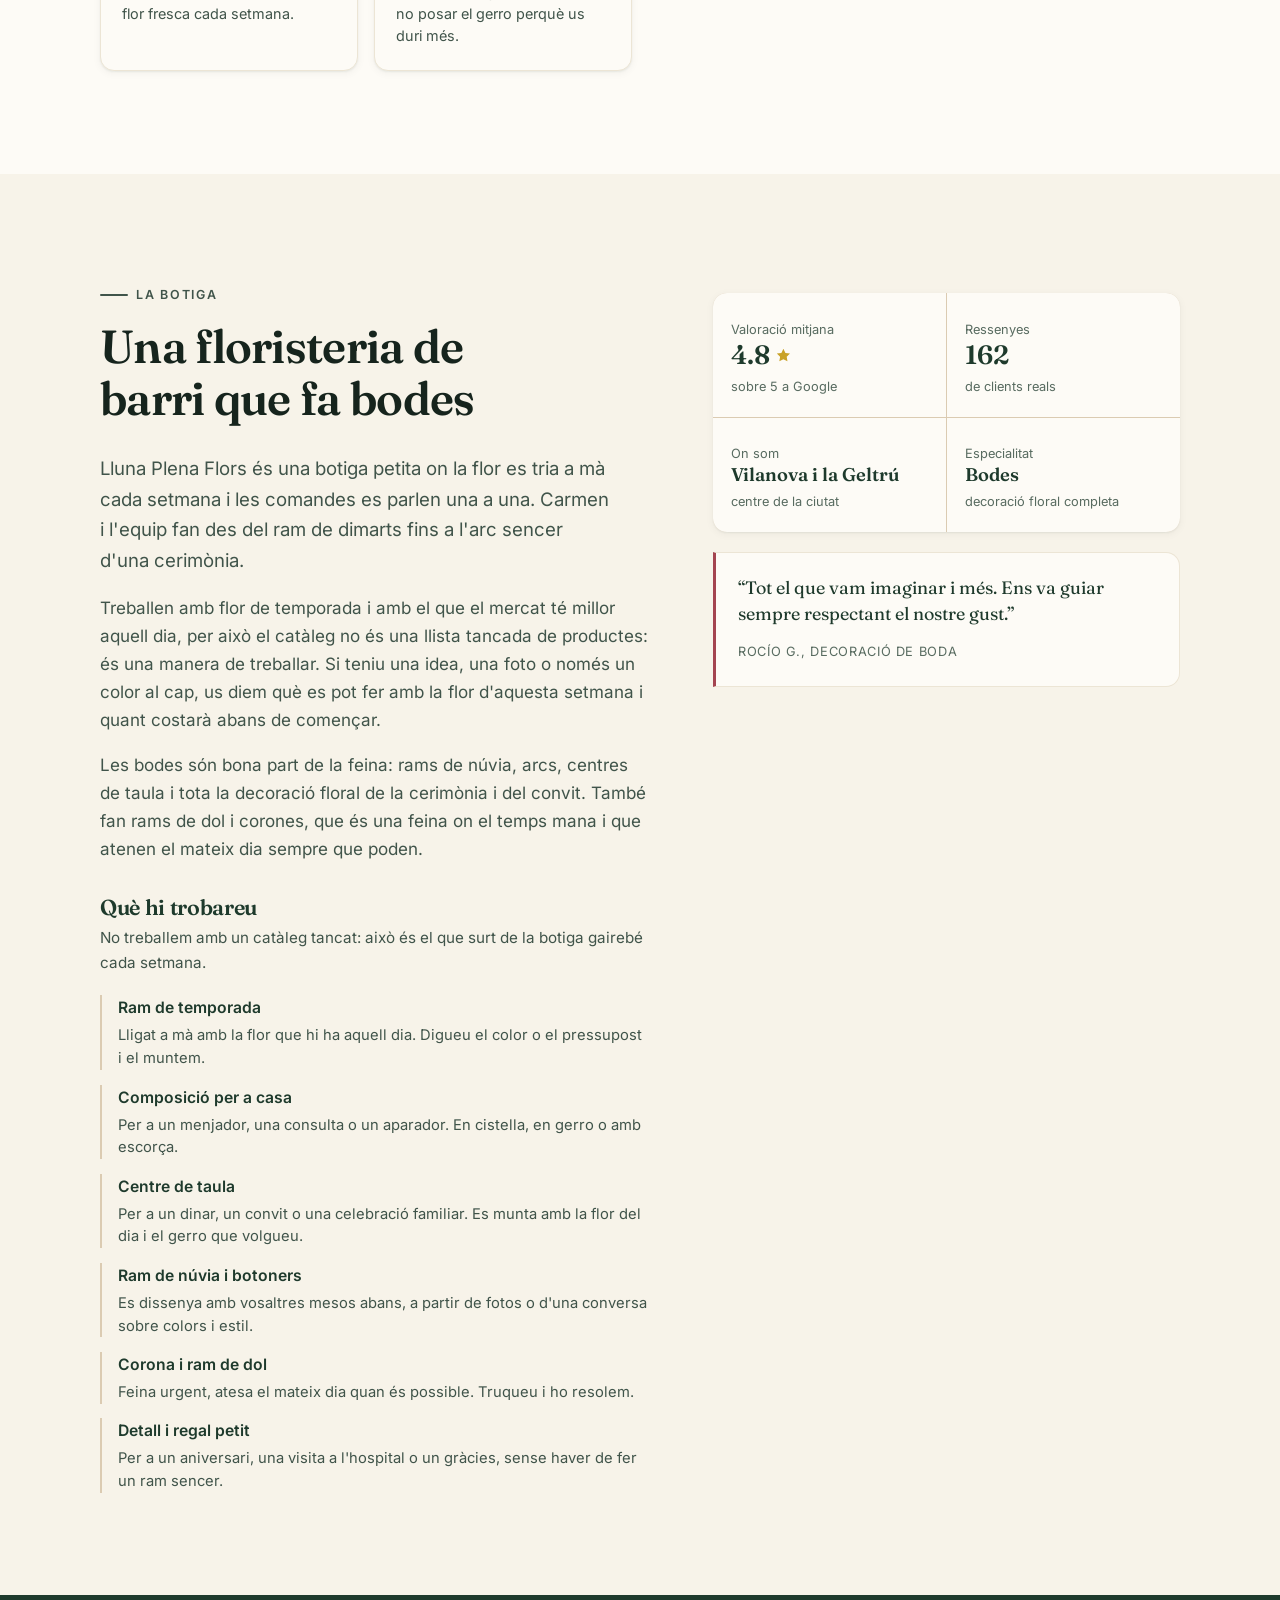
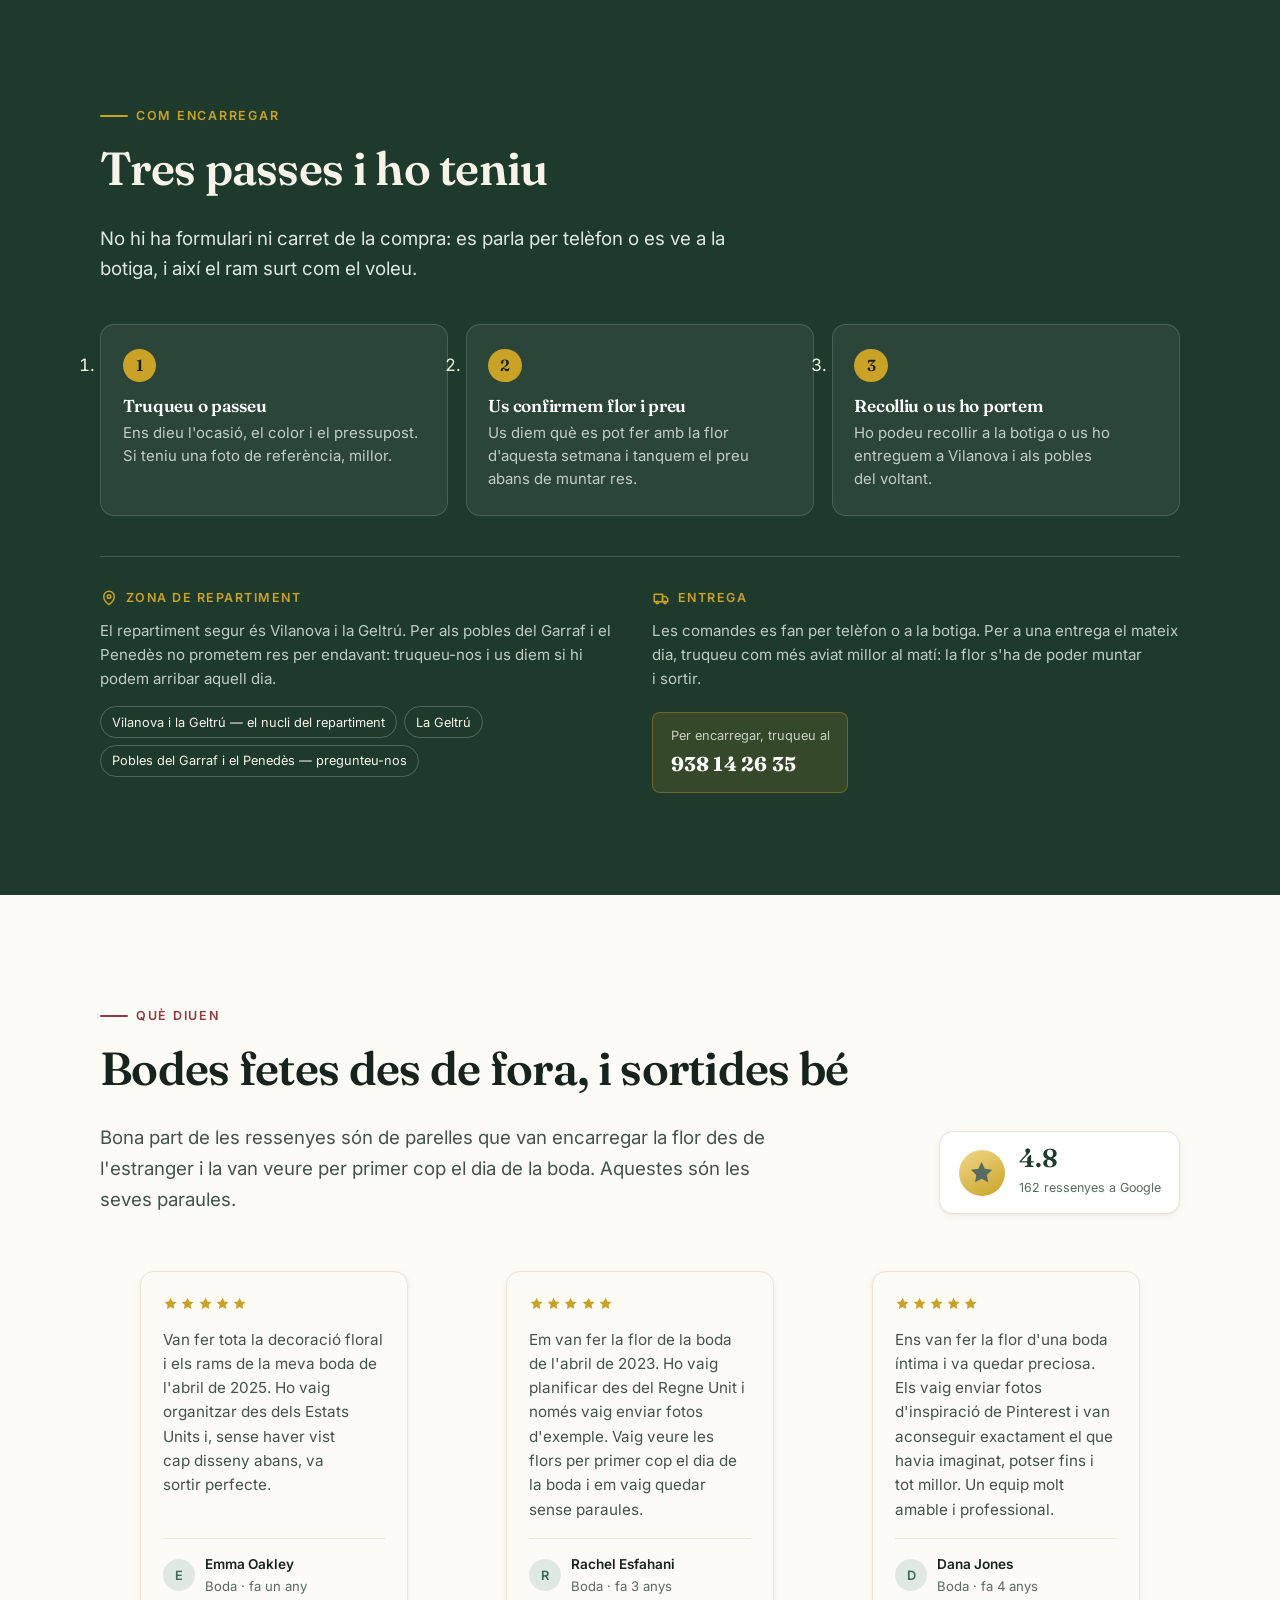
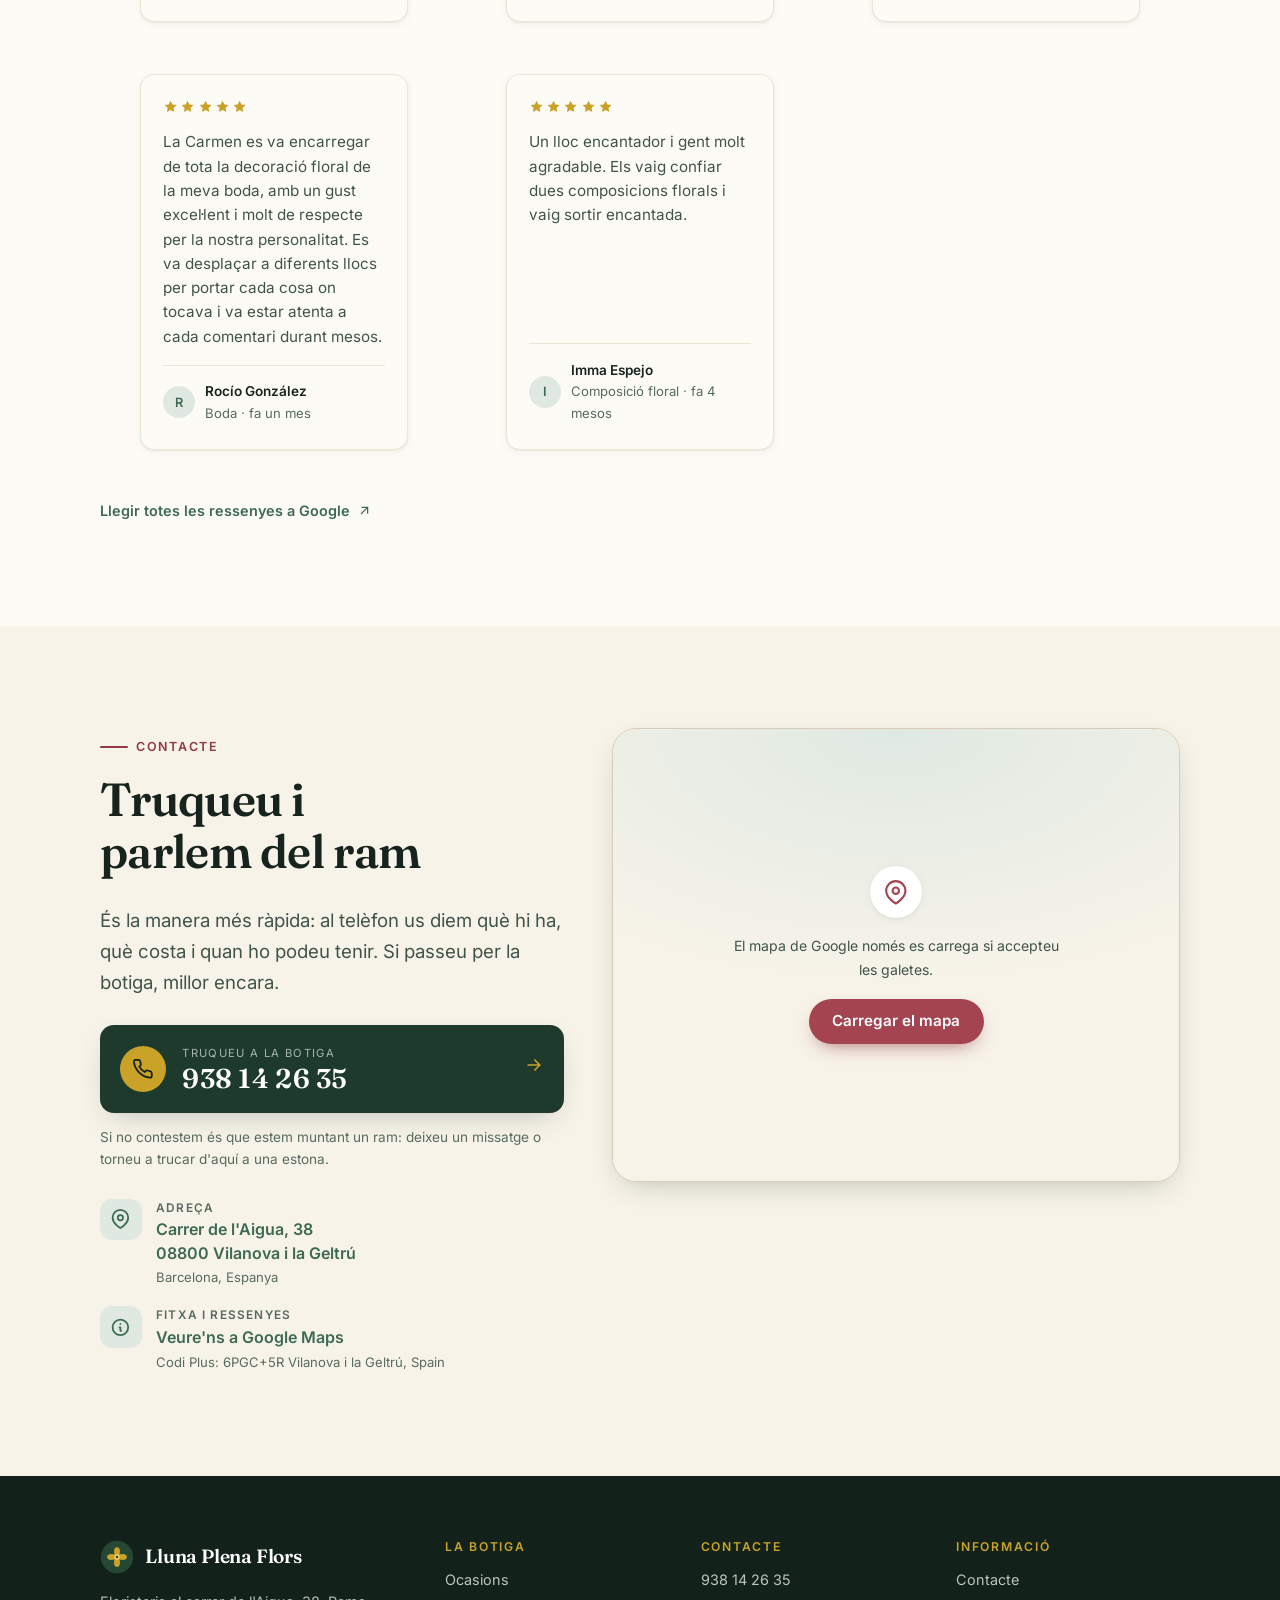
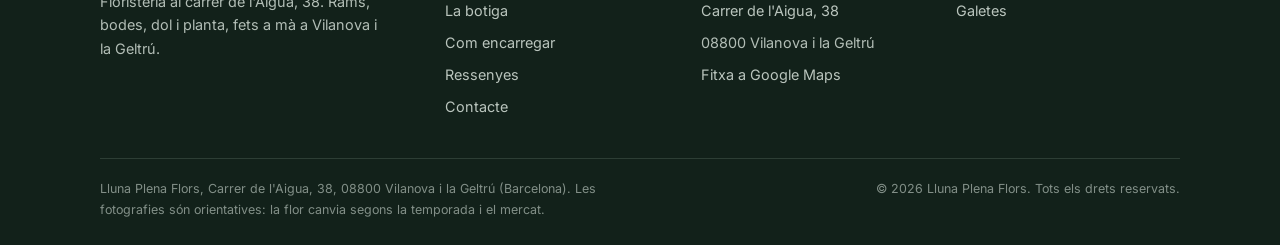
==== commit 2376e0cc: "Offer panel: state the offer, take the decision Adds the branded offer dialog to every site: what th" ====
--- a/index.html
+++ b/index.html
@@ -43,6 +43,8 @@
 <link rel="stylesheet" href="./assets/css/components.css">
 <link rel="stylesheet" href="./assets/css/header-tools.css">
 <link rel="stylesheet" href="./assets/css/styles.css">
+<link rel="stylesheet" href="./assets/css/offer-panel.css">
+
 <script>
   /* Google Analytics 4 with consent mode. Goes in <head> of every generated page,
      before any other script. Nothing is fetched from Google until the visitor
@@ -693,6 +695,10 @@
 
 <script src="./assets/js/components.js" defer></script>
 <script src="./assets/js/main.js" defer></script>
+
+<script type="application/json" id="sm-offer-config">{"offerEnds":"2027-02-26","offerEndsLabel":"26 de febrer del 2027","buyUrl":"","offerEmail":"","phoneE164":"+34938142635","copy":{"kicker":"Aquesta web encara no és teva","title":"Ja és feta. Només falta que sigui teva.","lead":"Aquest lloc ja està en línia i funcionant. L'hem fet per al teu negoci sense que hagis hagut de fer res; el mantenim en línia tres mesos perquè el vegis amb calma.","features":["Tres idiomes","Fet per al mòbil","Preparat per a Google i per als assistents d'IA","Opinions reals"],"priceYear":"120 € l'any + IVA","priceMonth":"10 € al mes","priceNote":"L'únic que has de fer és pagar. La resta ja està feta.","until":"En línia fins al","days":"Queden {n} dies","cta":"Vull la web","buy":"Vull la web","buyPhone":"Truca i queda-te-la","contact":"Parla amb nosaltres","call":"Truca'ns","close":"Tanca","pill":"Aquesta web encara no és teva","foot":"Si no la vols, la retirem quan acabi el període. Sense compromís."}}</script>
+<script src="./assets/js/offer-panel.js" defer></script>
+
 <script src="./assets/js/header-tools.js" defer></script>
 </body>
 </html>
--- a/assets/css/offer-panel.css
+++ b/assets/css/offer-panel.css
@@ -0,0 +1,313 @@
+/* ==========================================================================
+   Offer panel — the conversion surface for a site that is live but unbought.
+   Repo: yourdataweb/site-components
+   Vendored into each site at assets/css/offer-panel.css and pinned by
+   src/components.lock.
+
+   Colour strategy, and why:
+   - The site's own accent stays on the site. The panel uses a single high-contrast
+     action colour for the primary CTA and nothing else, so the eye has exactly one
+     place to go. Two competing accents is the most common reason a dialog gets read
+     and not acted on.
+   - The primary CTA is the only element on the panel with a filled background. The
+     secondary is a quiet outline: it must be findable, not tempting.
+   - Urgency is carried by a warm red *only* on the deadline line, never on the CTA.
+     A red button reads as error; a red date reads as a deadline.
+
+   The panel is an overlay, never the page: it can be closed and the site content is
+   untouched underneath.
+   ========================================================================== */
+
+html.sm-offer-open,
+html.sm-offer-open body {
+  overflow: hidden;
+}
+
+/* The cookie notice is a legal surface and must stay reachable while the panel is
+   open: a visitor cannot be asked to accept or decline tracking behind a modal. It
+   is raised above the backdrop and the panel never covers its bottom edge. */
+html.sm-offer-open #cookiebar,
+html.sm-offer-open .cookiebar,
+html.sm-offer-open #cookie-banner {
+  z-index: 300;
+}
+
+.sm-offer {
+  --offer-ink: #16181d;
+  --offer-ink-soft: #4a5058;
+  --offer-muted: #6b7280;
+  --offer-paper: #ffffff;
+  --offer-line: #e6e3dd;
+  --offer-action: #0f6b4f;      /* one action colour, WCAG AA on white at 5.9:1 */
+  --offer-action-hover: #0b5440;
+  --offer-urgent: #b4321f;      /* deadline only */
+
+  position: fixed;
+  inset: 0;
+  z-index: 200;
+  display: flex;
+  align-items: center;
+  justify-content: center;
+  padding: 1rem;
+  font-family: Inter, -apple-system, BlinkMacSystemFont, "Segoe UI", Roboto, sans-serif;
+  -webkit-font-smoothing: antialiased;
+}
+
+.sm-offer__backdrop {
+  position: absolute;
+  inset: 0;
+  background: rgba(16, 18, 22, .58);
+  backdrop-filter: blur(3px);
+}
+
+.sm-offer__panel {
+  position: relative;
+  width: min(100%, 30rem);
+  max-height: calc(100vh - 2rem);
+  overflow-y: auto;
+  background: var(--offer-paper);
+  color: var(--offer-ink);
+  border-radius: 16px;
+  padding: 2rem 2rem 1.5rem;
+  box-shadow: 0 30px 80px -32px rgba(0, 0, 0, .55), 0 2px 8px rgba(0, 0, 0, .10);
+  animation: sm-offer-in .28s cubic-bezier(.22, 1, .36, 1);
+}
+
+@keyframes sm-offer-in {
+  from { opacity: 0; transform: translateY(12px) scale(.985); }
+  to   { opacity: 1; transform: none; }
+}
+@media (prefers-reduced-motion: reduce) {
+  .sm-offer__panel { animation: none; }
+}
+
+/* Close: top-right, 44px hit area, muted but not hidden. */
+.sm-offer__close {
+  position: absolute;
+  top: .6rem;
+  right: .6rem;
+  width: 44px;
+  height: 44px;
+  display: inline-flex;
+  align-items: center;
+  justify-content: center;
+  border: 0;
+  border-radius: 10px;
+  background: transparent;
+  color: var(--offer-muted);
+  cursor: pointer;
+}
+.sm-offer__close:hover { background: #f3f1ed; color: var(--offer-ink); }
+.sm-offer__close:focus-visible { outline: 3px solid var(--offer-action); outline-offset: 2px; }
+
+.sm-offer__kicker {
+  margin: 0 0 .55rem;
+  font-size: .7rem;
+  font-weight: 700;
+  letter-spacing: .14em;
+  text-transform: uppercase;
+  color: var(--offer-action);
+}
+
+.sm-offer__title {
+  margin: 0 0 .6rem;
+  font-family: Fraunces, Georgia, serif;
+  font-size: 1.6rem;
+  line-height: 1.15;
+  letter-spacing: -.015em;
+  color: var(--offer-ink);
+  padding-right: 2rem;
+}
+
+.sm-offer__lead {
+  margin: 0 0 1.1rem;
+  font-size: .95rem;
+  line-height: 1.55;
+  color: var(--offer-ink-soft);
+}
+
+/* Feature list: scannable, checkmarks, no icons fighting for attention. */
+.sm-offer__features {
+  margin: 0 0 1.25rem;
+  padding: 0;
+  list-style: none;
+  display: grid;
+  gap: .45rem;
+}
+.sm-offer__feature {
+  position: relative;
+  padding-left: 1.55rem;
+  font-size: .9rem;
+  line-height: 1.45;
+  color: var(--offer-ink-soft);
+}
+.sm-offer__feature::before {
+  content: "";
+  position: absolute;
+  left: 0;
+  top: .28rem;
+  width: 1rem;
+  height: 1rem;
+  border-radius: 50%;
+  background: #e7f2ed;
+}
+.sm-offer__feature::after {
+  content: "";
+  position: absolute;
+  left: .29rem;
+  top: .47rem;
+  width: .42rem;
+  height: .24rem;
+  border-left: 2px solid var(--offer-action);
+  border-bottom: 2px solid var(--offer-action);
+  transform: rotate(-45deg);
+}
+
+/* Price: the yearly figure and its monthly equivalent bound by an equals sign, so
+   they cannot be read as two separate charges. */
+.sm-offer__price {
+  display: flex;
+  align-items: baseline;
+  flex-wrap: wrap;
+  gap: .5rem;
+  padding: 1rem 0 .2rem;
+  border-top: 1px solid var(--offer-line);
+}
+.sm-offer__price-year {
+  font-size: 1.5rem;
+  font-weight: 700;
+  letter-spacing: -.02em;
+  color: var(--offer-ink);
+}
+.sm-offer__price-eq {
+  font-size: 1.05rem;
+  font-weight: 700;
+  color: var(--offer-muted);
+}
+.sm-offer__price-month {
+  font-size: 1.15rem;
+  font-weight: 600;
+  color: var(--offer-ink-soft);
+}
+.sm-offer__price-note {
+  margin: .1rem 0 0;
+  font-size: .85rem;
+  color: var(--offer-muted);
+}
+
+/* Deadline: warm red, the only place colour is allowed to alarm. */
+.sm-offer__meta {
+  display: flex;
+  align-items: flex-start;
+  gap: .5rem;
+  margin: 1rem 0 0;
+  padding: .7rem .85rem;
+  background: #f7f5f2;
+  border-radius: 9px;
+  font-size: .88rem;
+  line-height: 1.4;
+  color: var(--offer-ink-soft);
+}
+.sm-offer__meta svg { flex: none; margin-top: .1rem; color: var(--offer-muted); }
+.sm-offer__meta.is-urgent { background: #fdf1ee; color: #6d2318; }
+.sm-offer__meta.is-urgent svg { color: var(--offer-urgent); }
+.sm-offer__meta strong { color: inherit; }
+.sm-offer__days { display: block; font-weight: 600; color: var(--offer-urgent); margin-top: .15rem; }
+
+/* Actions: one filled, one outline. */
+.sm-offer__actions {
+  display: grid;
+  gap: .6rem;
+  margin-top: 1.4rem;
+}
+.sm-offer__cta {
+  display: inline-flex;
+  align-items: center;
+  justify-content: center;
+  min-height: 52px;
+  padding: .9rem 1.25rem;
+  border-radius: 10px;
+  background: var(--offer-action);
+  color: #fff;
+  font-size: 1rem;
+  font-weight: 700;
+  text-decoration: none;
+  transition: background-color .15s ease;
+}
+.sm-offer__cta:hover { background: var(--offer-action-hover); }
+.sm-offer__cta:focus-visible { outline: 3px solid var(--offer-action); outline-offset: 3px; }
+
+.sm-offer__secondary {
+  display: inline-flex;
+  align-items: center;
+  justify-content: center;
+  min-height: 46px;
+  padding: .7rem 1.25rem;
+  border: 1px solid var(--offer-line);
+  border-radius: 10px;
+  color: var(--offer-ink);
+  font-size: .93rem;
+  font-weight: 600;
+  text-decoration: none;
+}
+.sm-offer__secondary:hover { background: #f7f5f2; }
+.sm-offer__secondary:focus-visible { outline: 3px solid var(--offer-action); outline-offset: 3px; }
+
+.sm-offer__foot {
+  margin: .9rem 0 0;
+  font-size: .78rem;
+  line-height: 1.45;
+  color: var(--offer-muted);
+  text-align: center;
+}
+
+/* ---------------------------------------------------------------- mobile
+   Full-height sheet on a phone: the desktop dialog wastes the space it has and
+   pushes the CTA below the fold once the feature list wraps. */
+@media (max-width: 560px) {
+  .sm-offer { padding: 0; align-items: flex-end; }
+  .sm-offer__panel {
+    width: 100%;
+    max-height: 92vh;
+    border-radius: 18px 18px 0 0;
+    padding: 1.6rem 1.25rem 1.25rem;
+    animation: sm-offer-up .3s cubic-bezier(.22, 1, .36, 1);
+  }
+  @keyframes sm-offer-up {
+    from { opacity: 0; transform: translateY(24px); }
+    to   { opacity: 1; transform: none; }
+  }
+  .sm-offer__title { font-size: 1.35rem; }
+  .sm-offer__price-year { font-size: 1.3rem; }
+}
+
+/* ---------------------------------------------------------------- pill
+   After closing: small, low-contrast, bottom-left, out of the thumb's path. */
+/* `body >` is deliberate: a site stylesheet can define a generic `.sm-offer-pill`
+   or reset `position` on buttons, and the last-loaded rule wins. Anchoring the
+   selector keeps the pill fixed to the viewport instead of landing in normal flow
+   at the bottom of the document, where it is unclickable. */
+body > .sm-offer-pill {
+  position: fixed !important;
+  left: 1rem;
+  bottom: 1rem;
+  z-index: 190;
+  display: inline-flex;
+  align-items: center;
+  gap: .45rem;
+  max-width: calc(100vw - 2rem);
+  padding: .6rem .9rem;
+  border: 1px solid #ddd8cf;
+  border-radius: 999px;
+  background: rgba(255, 255, 255, .96);
+  color: #16181d;
+  font-family: Inter, -apple-system, BlinkMacSystemFont, "Segoe UI", Roboto, sans-serif;
+  font-size: .82rem;
+  font-weight: 600;
+  line-height: 1.2;
+  cursor: pointer;
+  box-shadow: 0 6px 20px -10px rgba(0, 0, 0, .35);
+}
+.sm-offer-pill:hover { background: #fff; }
+.sm-offer-pill:focus-visible { outline: 3px solid #0f6b4f; outline-offset: 2px; }
+.sm-offer-pill svg { flex: none; color: #0f6b4f; }
